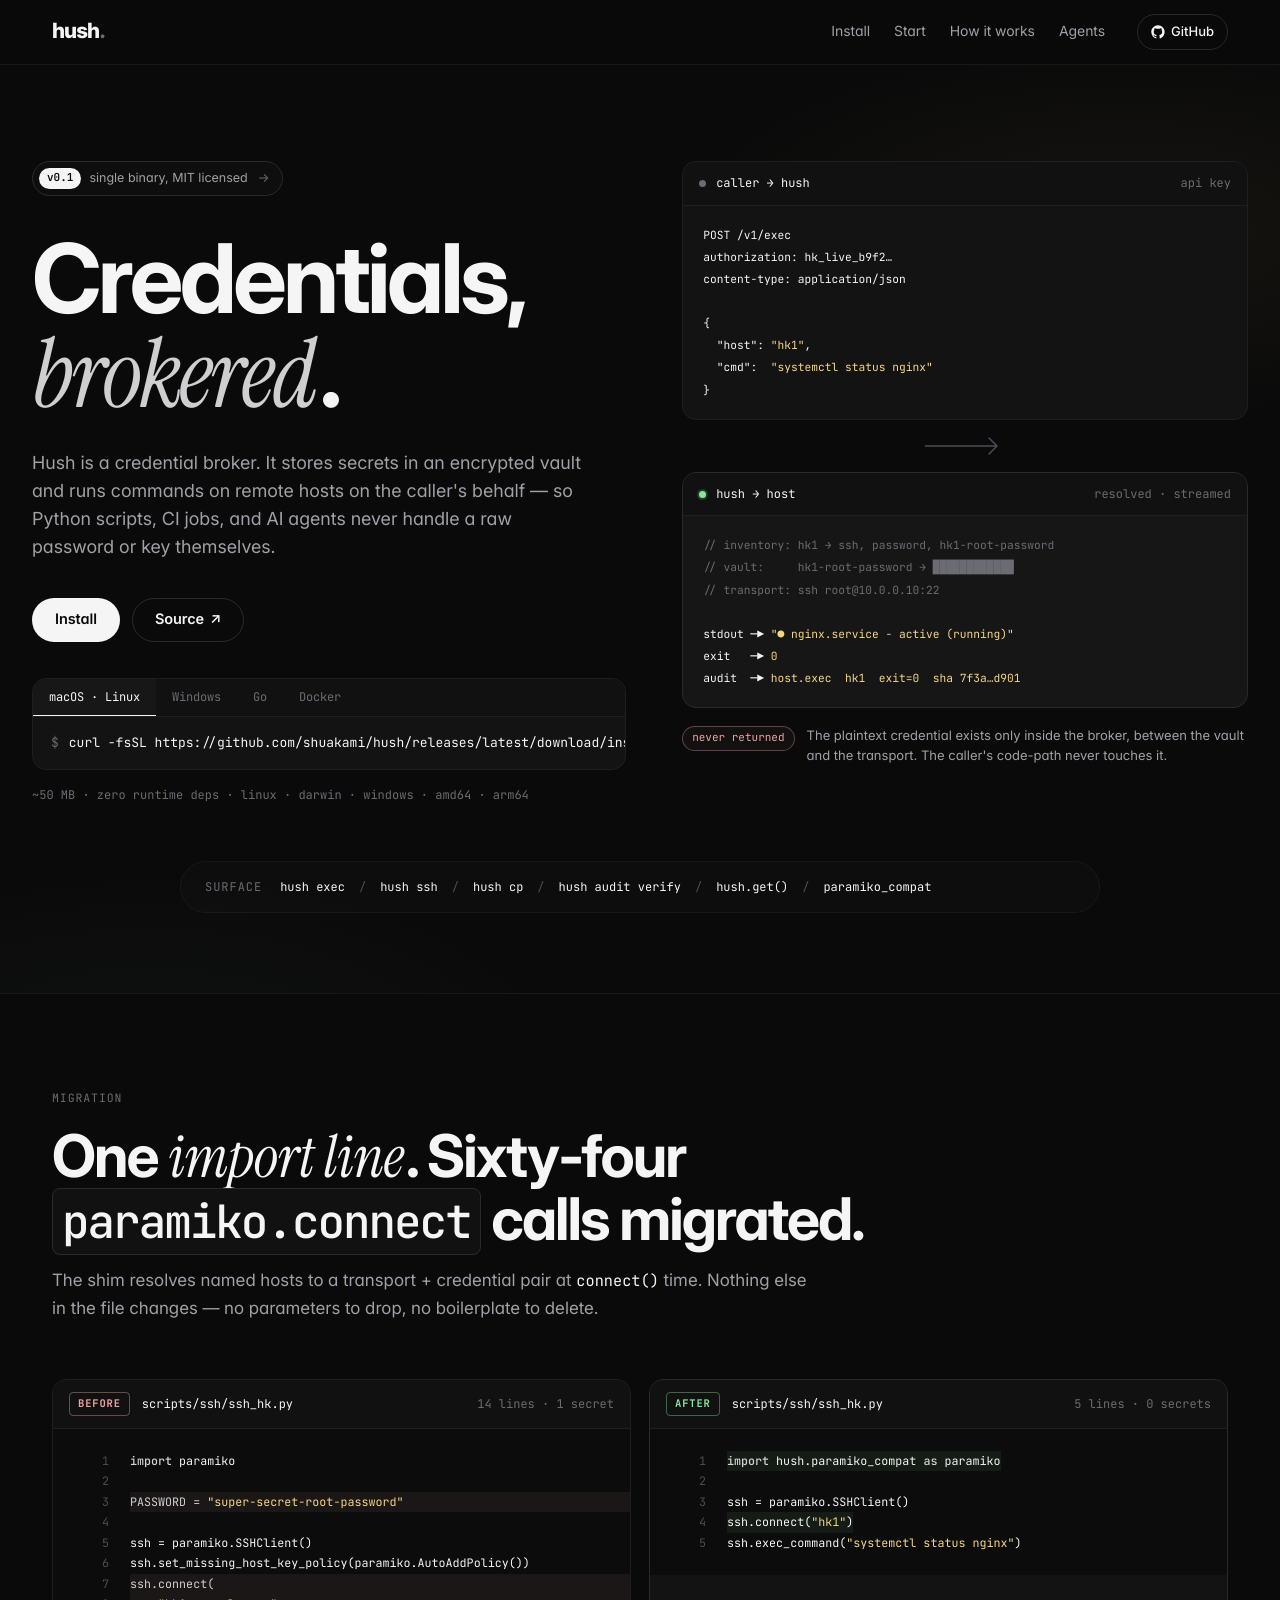
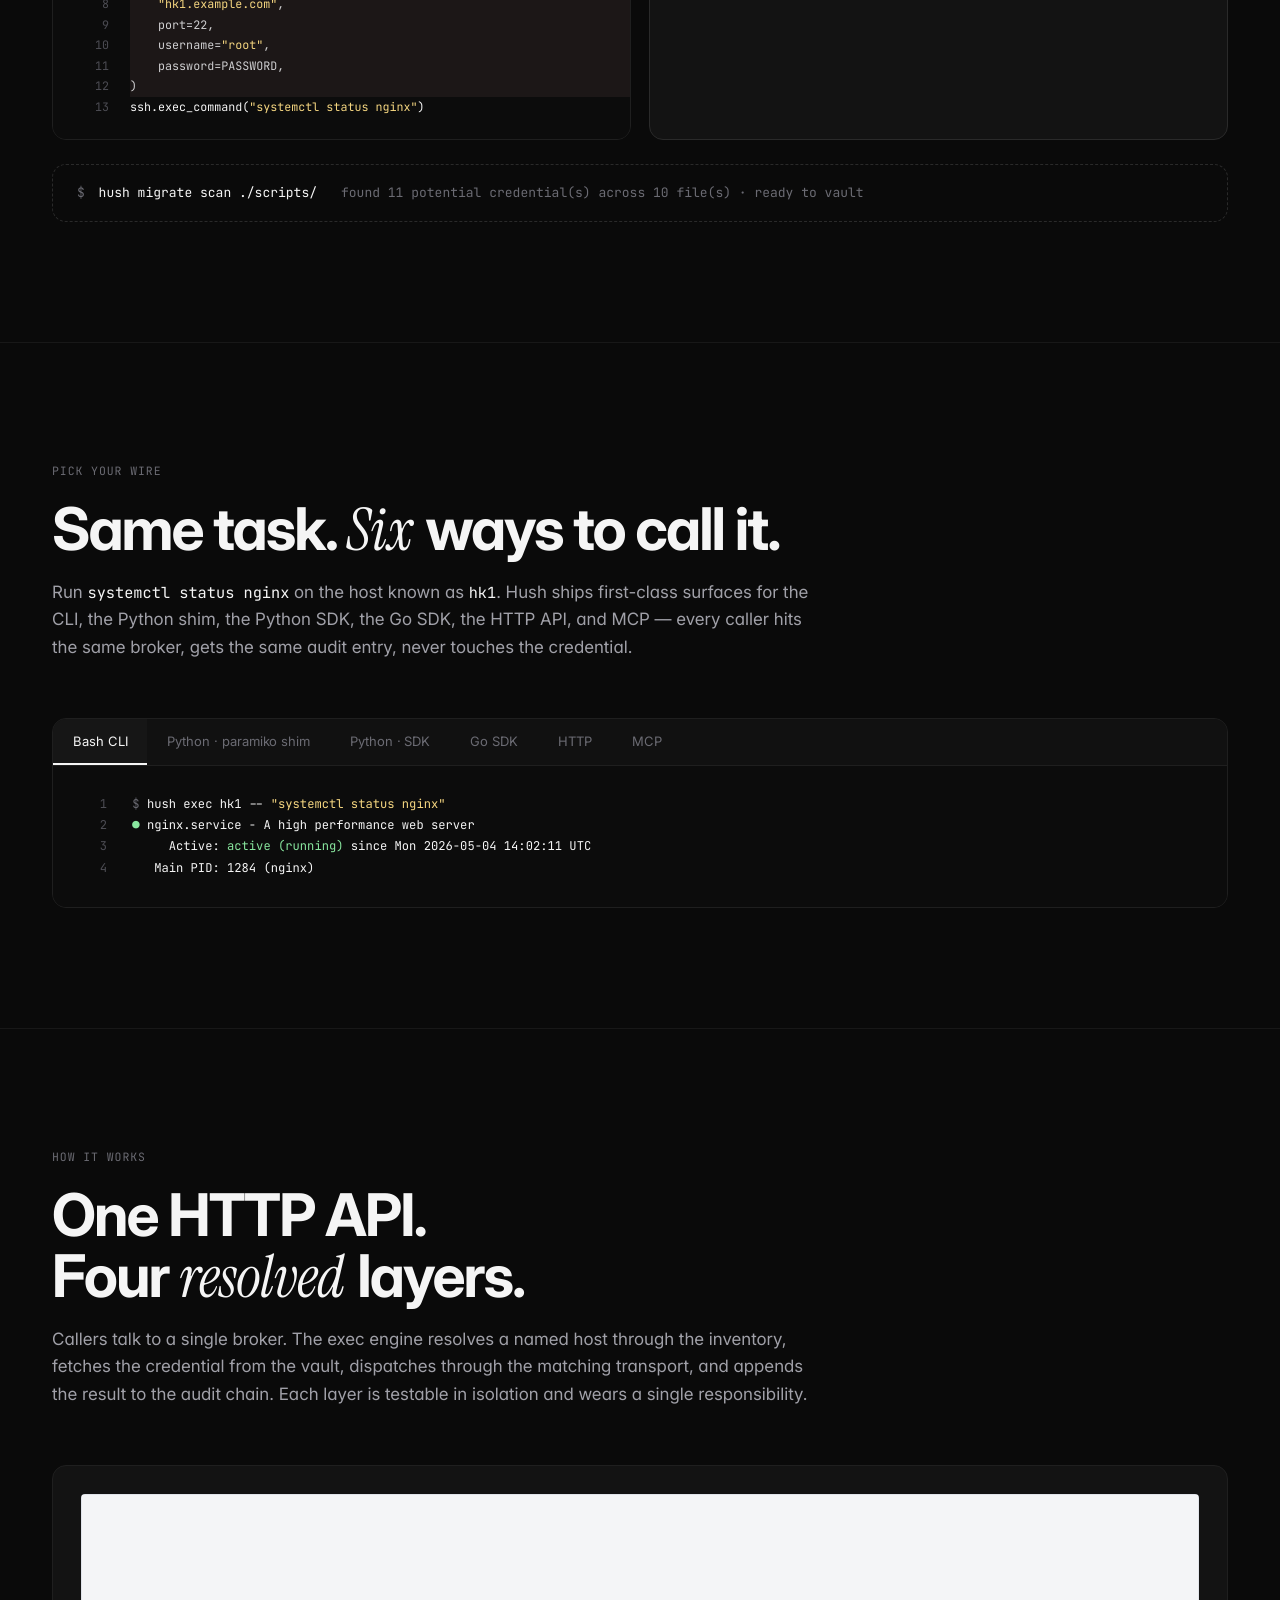
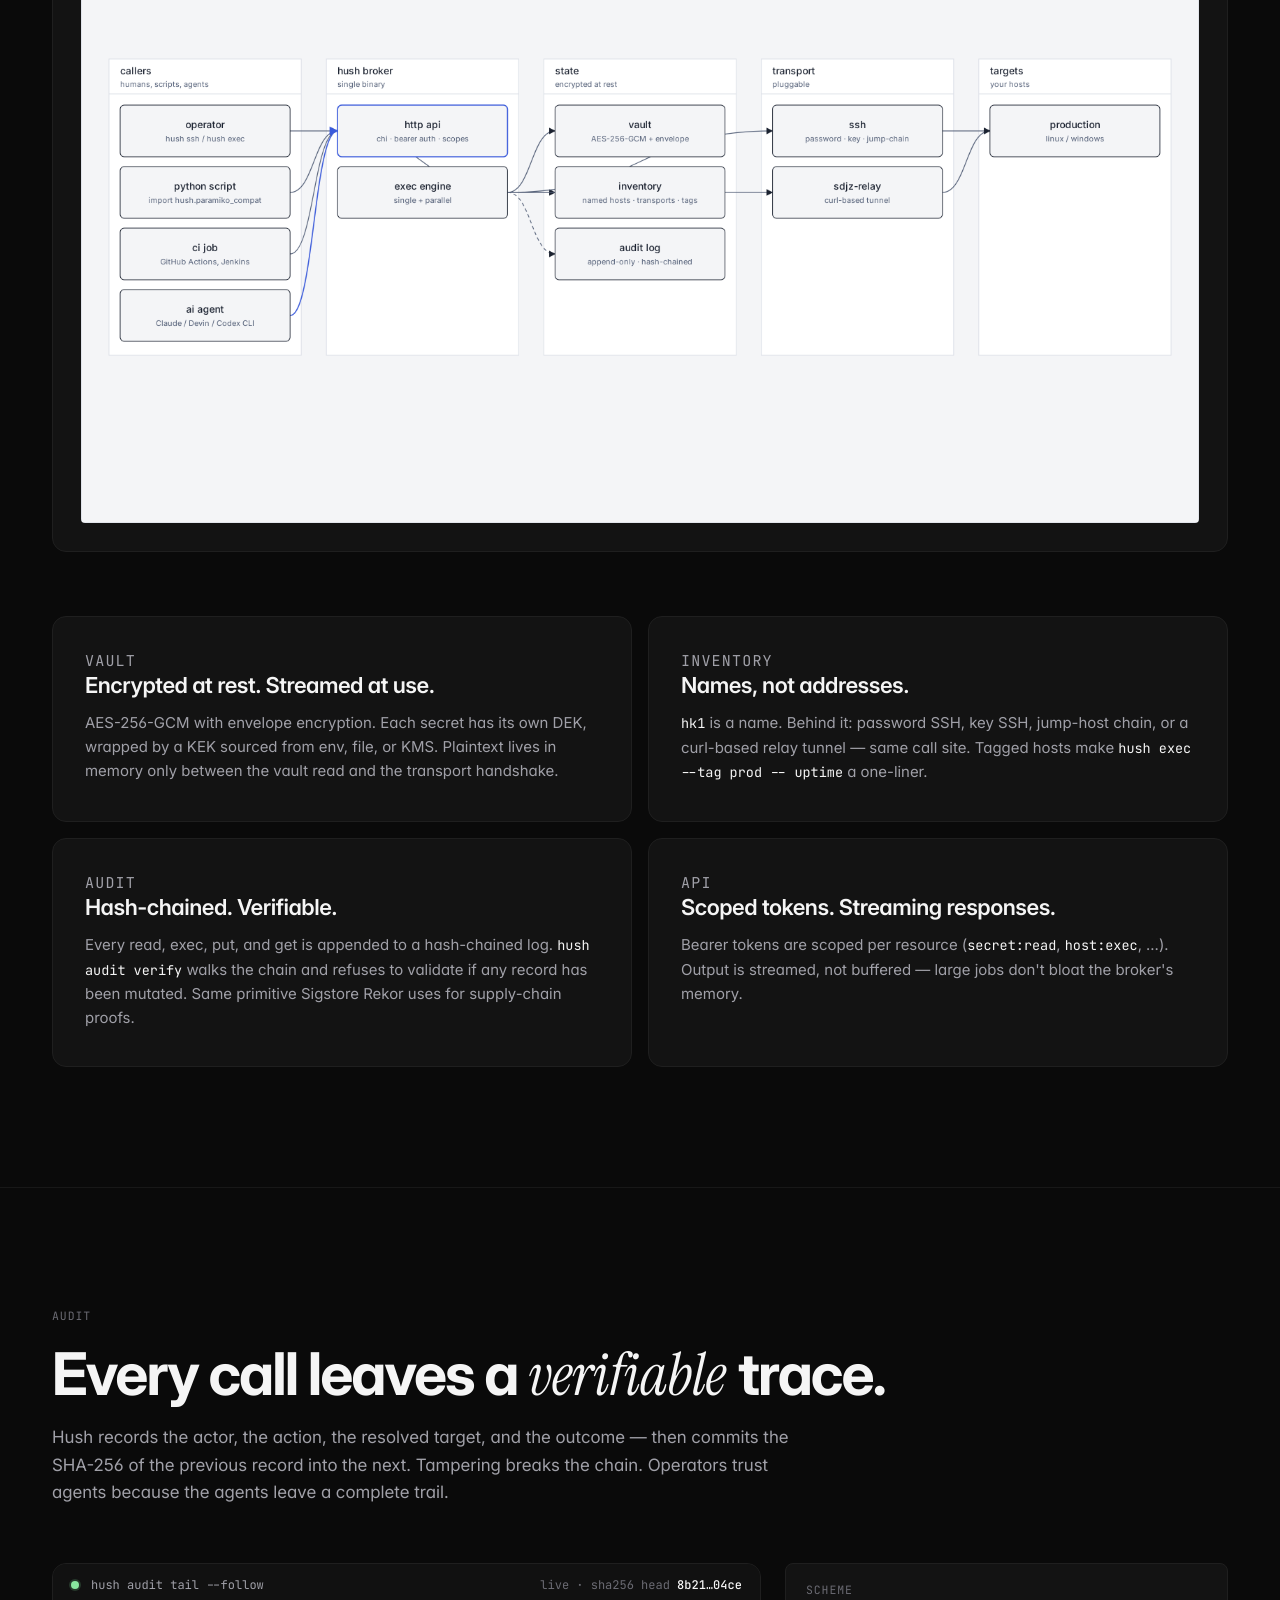
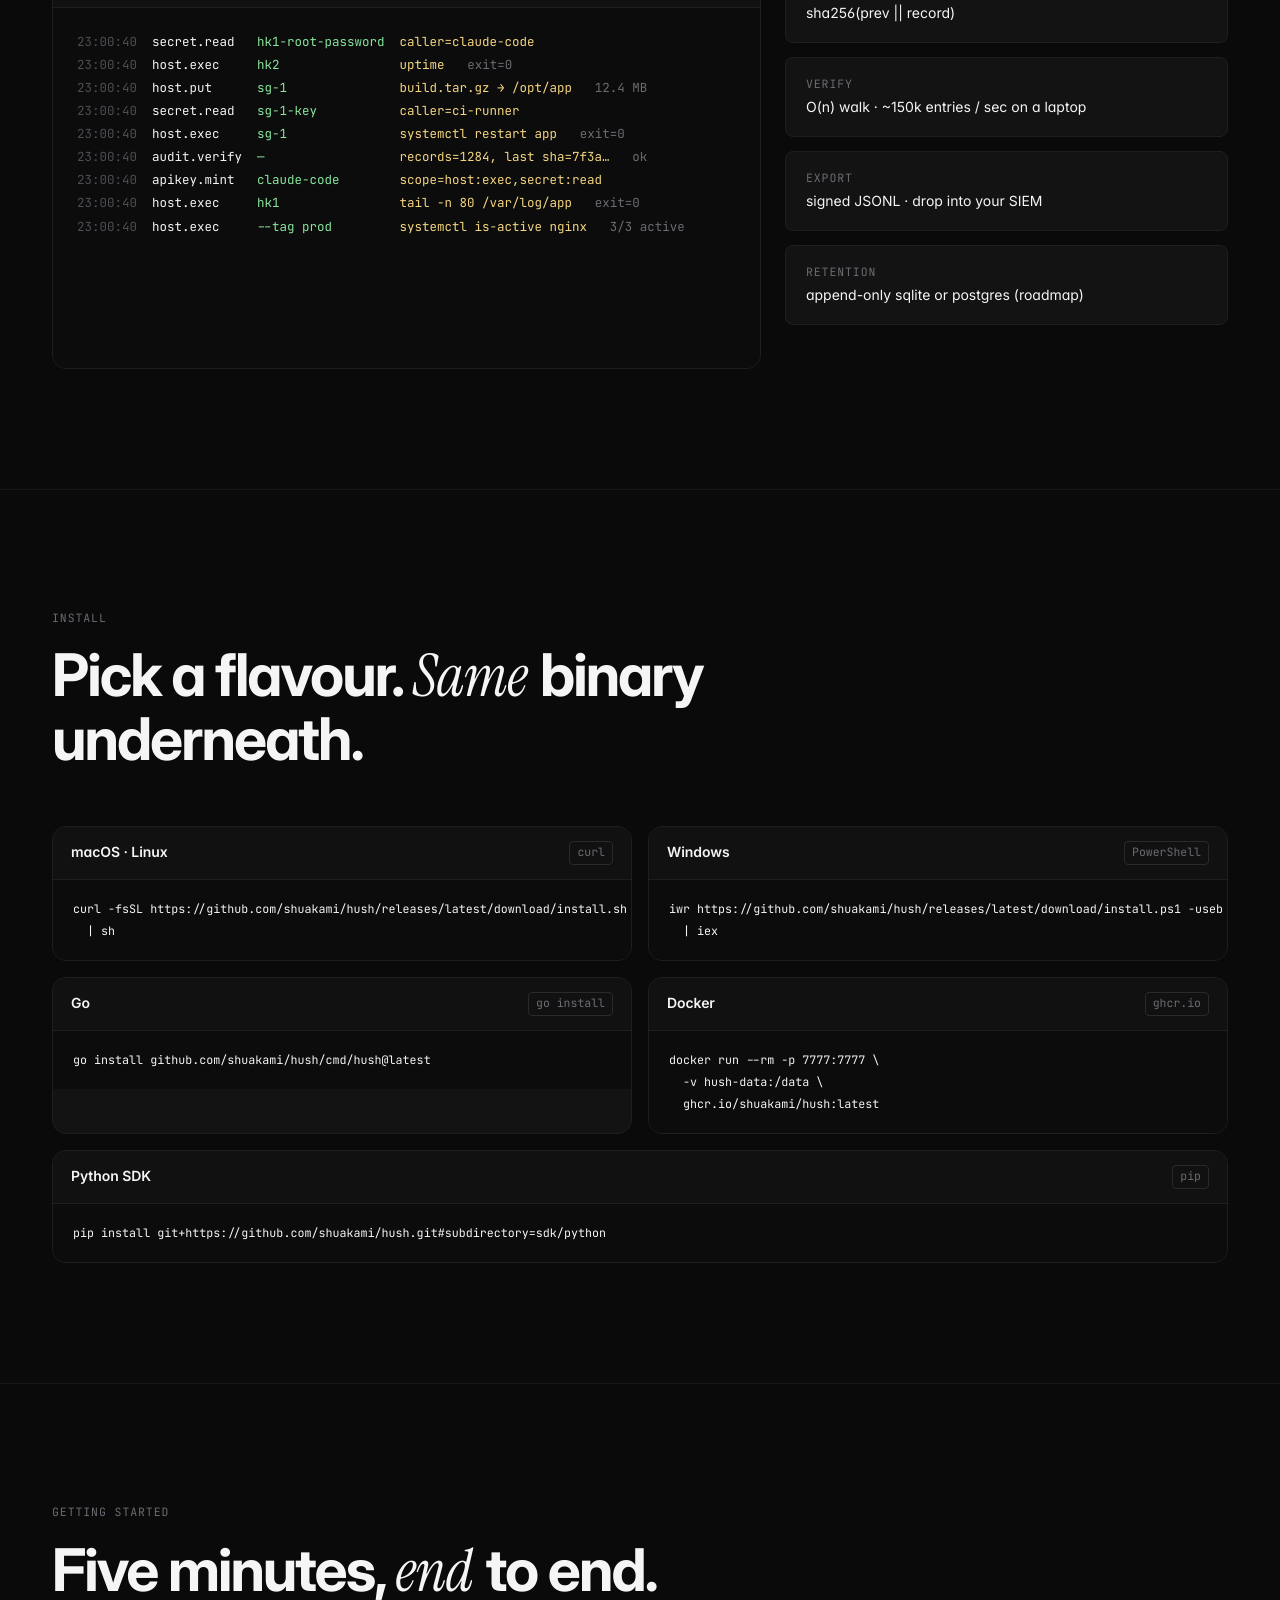
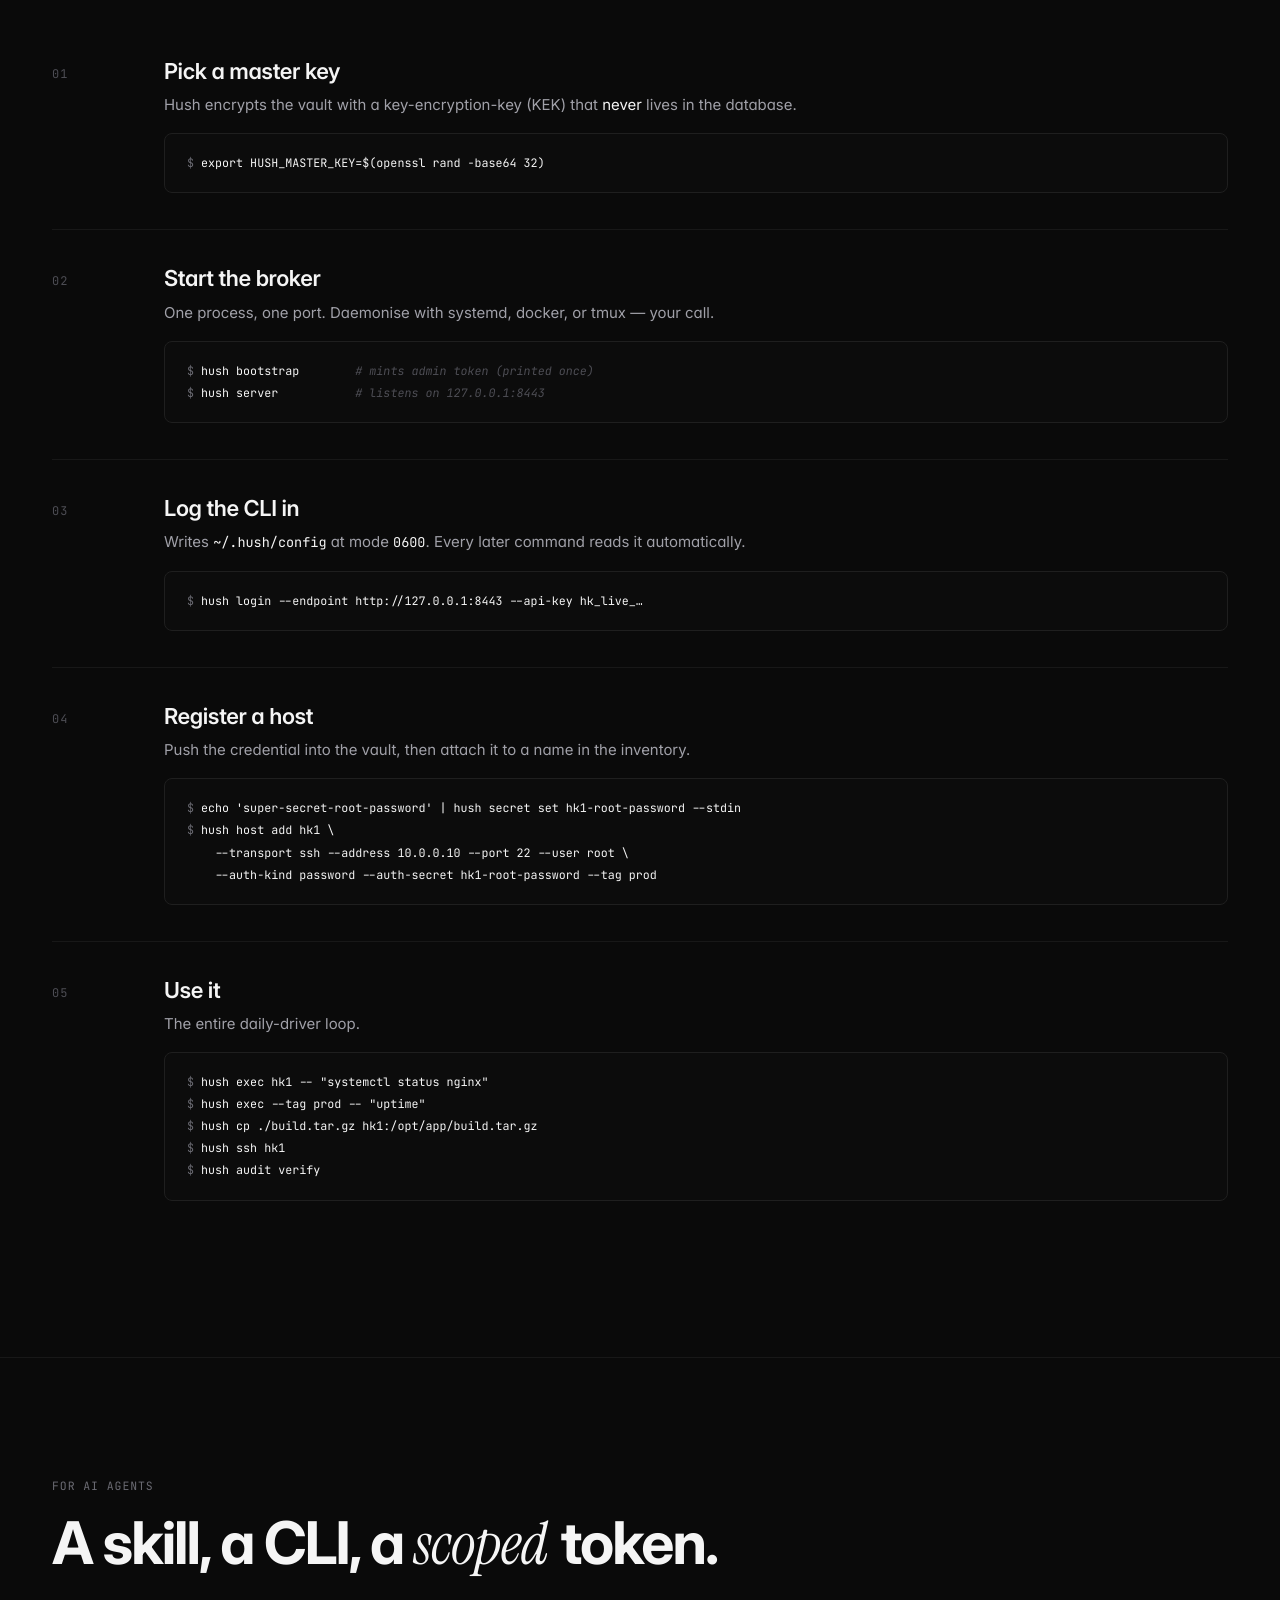
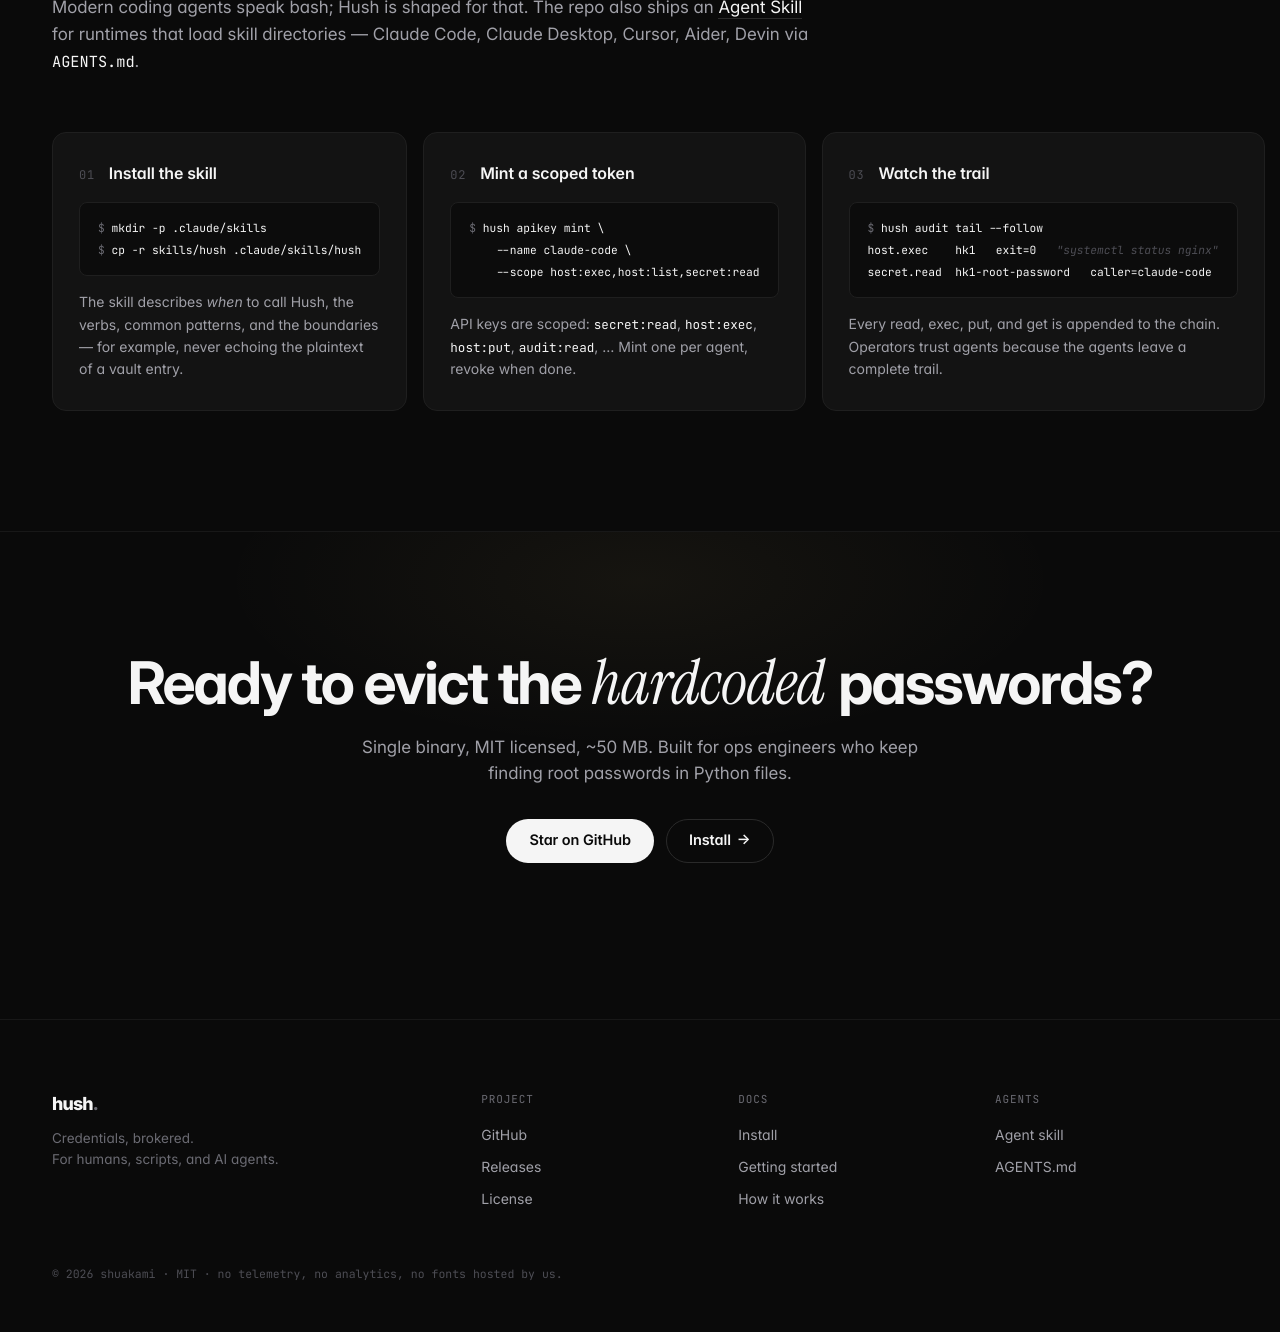
==== site/index.html @ 876e6345 "site: editorial landing page + GitHub Pages workflow A single static page in site/ — no JS framework" ====
<!doctype html>
<html lang="en">
<head>
  <meta charset="utf-8">
  <meta name="viewport" content="width=device-width, initial-scale=1, viewport-fit=cover">
  <title>hush — credentials, brokered</title>
  <meta name="description" content="A single Go binary that holds credentials in an encrypted vault and runs commands on remote hosts on the caller's behalf. Python scripts, CI jobs, and AI agents call hush; the raw password never reaches the caller.">

  <meta property="og:title" content="hush — credentials, brokered">
  <meta property="og:description" content="A single Go binary that holds credentials and runs commands on remote hosts on the caller's behalf. Python, CI, and AI agents call hush; the raw password never reaches the caller.">
  <meta property="og:image" content="./assets/og.png">
  <meta property="og:url" content="https://shuakami.github.io/hush/">
  <meta name="twitter:card" content="summary_large_image">

  <link rel="icon" href="./assets/favicon.svg" type="image/svg+xml">
  <link rel="preconnect" href="https://fonts.googleapis.com">
  <link rel="preconnect" href="https://fonts.gstatic.com" crossorigin>
  <link href="https://fonts.googleapis.com/css2?family=Inter:wght@400;500;600;700;800&family=Instrument+Serif:ital@0;1&family=JetBrains+Mono:wght@400;500;600&display=swap" rel="stylesheet">
  <link rel="stylesheet" href="./style.css">
</head>
<body>
  <header class="nav">
    <div class="nav-inner">
      <a class="brand" href="./" aria-label="hush home">
        <span class="brand-mark">hush<span class="brand-stop">.</span></span>
      </a>
      <nav class="nav-links" aria-label="Primary">
        <a href="#install">Install</a>
        <a href="#start">Start</a>
        <a href="#how">How it works</a>
        <a href="#agents">Agents</a>
      </nav>
      <a class="nav-gh" href="https://github.com/shuakami/hush" target="_blank" rel="noopener">
        <svg viewBox="0 0 24 24" width="14" height="14" aria-hidden="true"><path fill="currentColor" d="M12 .5C5.65.5.5 5.65.5 12c0 5.08 3.29 9.39 7.86 10.91.58.11.79-.25.79-.56v-2c-3.2.7-3.87-1.36-3.87-1.36-.52-1.32-1.27-1.67-1.27-1.67-1.04-.71.08-.7.08-.7 1.15.08 1.76 1.18 1.76 1.18 1.02 1.75 2.69 1.24 3.34.95.1-.74.4-1.25.72-1.54-2.55-.29-5.24-1.27-5.24-5.66 0-1.25.45-2.27 1.18-3.07-.12-.29-.51-1.45.11-3.02 0 0 .96-.31 3.15 1.17.91-.25 1.89-.38 2.86-.39.97.01 1.95.14 2.86.39 2.18-1.48 3.14-1.17 3.14-1.17.62 1.57.23 2.73.11 3.02.74.8 1.18 1.82 1.18 3.07 0 4.4-2.69 5.36-5.25 5.65.41.36.78 1.06.78 2.13v3.16c0 .31.21.67.8.56 4.56-1.52 7.85-5.83 7.85-10.91C23.5 5.65 18.35.5 12 .5z"/></svg>
        <span>GitHub</span>
      </a>
    </div>
  </header>

  <main>
    <!-- ─── HERO ──────────────────────────────────────────────────────── -->
    <section class="hero">
      <div class="hero-light" aria-hidden="true"></div>
      <div class="hero-inner">
        <div class="hero-copy">
          <a class="pill" href="https://github.com/shuakami/hush/releases/tag/v0.1.0" target="_blank" rel="noopener">
            <span class="pill-tag">v0.1</span>
            <span class="pill-text">single binary, MIT licensed</span>
            <span class="pill-arrow">→</span>
          </a>
          <h1 class="display">Credentials,<br><em class="serif-em">brokered</em>.</h1>
          <p class="lede">
            Hush is a credential broker. It stores secrets in an encrypted vault and runs commands on remote hosts on the caller's behalf — so Python scripts, CI jobs, and AI agents never handle a raw password or key themselves.
          </p>
          <div class="hero-cta">
            <a class="btn btn-primary" href="#install">Install</a>
            <a class="btn btn-ghost" href="https://github.com/shuakami/hush" target="_blank" rel="noopener">
              Source <span class="arrow">↗</span>
            </a>
          </div>

          <div class="hero-install">
            <div class="hero-install-tabs" role="tablist">
              <button class="ht-tab is-active" role="tab" aria-selected="true" data-tab="unix">macOS · Linux</button>
              <button class="ht-tab" role="tab" aria-selected="false" data-tab="win">Windows</button>
              <button class="ht-tab" role="tab" aria-selected="false" data-tab="go">Go</button>
              <button class="ht-tab" role="tab" aria-selected="false" data-tab="docker">Docker</button>
            </div>
            <div class="hero-install-body" data-tab-pane="unix">
              <span class="ht-prompt">$</span>
              <span class="ht-cmd">curl -fsSL https://github.com/shuakami/hush/releases/latest/download/install.sh | sh</span>
              <button class="ht-copy" aria-label="Copy install command" data-copy>copy</button>
            </div>
            <div class="hero-install-body" data-tab-pane="win" hidden>
              <span class="ht-prompt">PS&gt;</span>
              <span class="ht-cmd">iwr https://github.com/shuakami/hush/releases/latest/download/install.ps1 -useb | iex</span>
              <button class="ht-copy" aria-label="Copy install command" data-copy>copy</button>
            </div>
            <div class="hero-install-body" data-tab-pane="go" hidden>
              <span class="ht-prompt">$</span>
              <span class="ht-cmd">go install github.com/shuakami/hush/cmd/hush@latest</span>
              <button class="ht-copy" aria-label="Copy install command" data-copy>copy</button>
            </div>
            <div class="hero-install-body" data-tab-pane="docker" hidden>
              <span class="ht-prompt">$</span>
              <span class="ht-cmd">docker run --rm -p 7777:7777 -v hush-data:/data ghcr.io/shuakami/hush:latest</span>
              <button class="ht-copy" aria-label="Copy install command" data-copy>copy</button>
            </div>
          </div>

          <p class="hero-note">~50&nbsp;MB · zero runtime deps · linux · darwin · windows · amd64 · arm64</p>
        </div>

        <!-- right pane: split-view of what each side sees -->
        <aside class="hero-vis" aria-label="Wire format diagram">
          <div class="vis-card">
            <header class="vis-head">
              <span class="vis-dot vis-dot-a"></span>
              <span class="vis-title">caller → hush</span>
              <span class="vis-meta">api key</span>
            </header>
            <pre class="vis-body"><code>POST /v1/exec
authorization: hk_live_b9f2…
content-type: application/json

{
  <span class="vk">"host"</span>: <span class="vs">"hk1"</span>,
  <span class="vk">"cmd"</span>:  <span class="vs">"systemctl status nginx"</span>
}</code></pre>
          </div>

          <div class="vis-arrow" aria-hidden="true">
            <svg viewBox="0 0 80 24" width="80" height="24"><path d="M0 12 H72 M64 4 L72 12 L64 20" fill="none" stroke="currentColor" stroke-width="1.5" stroke-linecap="round" stroke-linejoin="round"/></svg>
          </div>

          <div class="vis-card vis-card-emph">
            <header class="vis-head">
              <span class="vis-dot vis-dot-b"></span>
              <span class="vis-title">hush → host</span>
              <span class="vis-meta">resolved · streamed</span>
            </header>
            <pre class="vis-body"><code><span class="vc">// inventory: hk1 → ssh, password, hk1-root-password</span>
<span class="vc">// vault:     hk1-root-password → ████████████</span>
<span class="vc">// transport: ssh root@10.0.0.10:22</span>

stdout ─▶ <span class="vs">"● nginx.service - active (running)"</span>
exit   ─▶ <span class="vs">0</span>
audit  ─▶ <span class="vs">host.exec  hk1  exit=0  sha 7f3a…d901</span></code></pre>
          </div>

          <p class="vis-note">
            <span class="vis-pill">never returned</span>
            The plaintext credential exists only inside the broker, between the vault and the transport. The caller's code-path never touches it.
          </p>
        </aside>
      </div>

      <!-- trust strip -->
      <div class="trust">
        <span class="trust-label">surface</span>
        <span class="trust-cmd">hush exec</span>
        <span class="trust-sep">/</span>
        <span class="trust-cmd">hush ssh</span>
        <span class="trust-sep">/</span>
        <span class="trust-cmd">hush cp</span>
        <span class="trust-sep">/</span>
        <span class="trust-cmd">hush audit verify</span>
        <span class="trust-sep">/</span>
        <span class="trust-cmd">hush.get()</span>
        <span class="trust-sep">/</span>
        <span class="trust-cmd">paramiko_compat</span>
      </div>
    </section>

    <!-- ─── BEFORE / AFTER ─────────────────────────────────────────────── -->
    <section class="band band-diff">
      <div class="container">
        <header class="band-head">
          <p class="kicker">migration</p>
          <h2 class="title">One <em class="serif-em">import line</em>. Sixty&#8209;four <code>paramiko.connect</code> calls migrated.</h2>
          <p class="sub">The shim resolves named hosts to a transport + credential pair at <code>connect()</code> time. Nothing else in the file changes — no parameters to drop, no boilerplate to delete.</p>
        </header>

        <div class="diff-deck">
          <article class="diff-card">
            <header class="diff-head">
              <span class="diff-tag tag-before">before</span>
              <span class="diff-file">scripts/ssh/ssh_hk.py</span>
              <span class="diff-meta">14 lines · 1 secret</span>
            </header>
<pre class="diff-body diff-before"><code><span class="ln"> 1</span> <span class="kw">import</span> paramiko
<span class="ln"> 2</span>
<span class="ln"> 3</span> <span class="rm">PASSWORD = <span class="str">"super-secret-root-password"</span></span>
<span class="ln"> 4</span>
<span class="ln"> 5</span> ssh = paramiko.SSHClient()
<span class="ln"> 6</span> ssh.set_missing_host_key_policy(paramiko.AutoAddPolicy())
<span class="ln"> 7</span> <span class="rm">ssh.connect(</span>
<span class="ln"> 8</span> <span class="rm">    <span class="str">"hk1.example.com"</span>,</span>
<span class="ln"> 9</span> <span class="rm">    port=22,</span>
<span class="ln">10</span> <span class="rm">    username=<span class="str">"root"</span>,</span>
<span class="ln">11</span> <span class="rm">    password=PASSWORD,</span>
<span class="ln">12</span> <span class="rm">)</span>
<span class="ln">13</span> ssh.exec_command(<span class="str">"systemctl status nginx"</span>)</code></pre>
          </article>

          <article class="diff-card diff-card-after">
            <header class="diff-head">
              <span class="diff-tag tag-after">after</span>
              <span class="diff-file">scripts/ssh/ssh_hk.py</span>
              <span class="diff-meta">5 lines · 0 secrets</span>
            </header>
<pre class="diff-body diff-after"><code><span class="ln">1</span> <span class="add"><span class="kw">import</span> hush.paramiko_compat <span class="kw">as</span> paramiko</span>
<span class="ln">2</span>
<span class="ln">3</span> ssh = paramiko.SSHClient()
<span class="ln">4</span> <span class="add">ssh.connect(<span class="str">"hk1"</span>)</span>
<span class="ln">5</span> ssh.exec_command(<span class="str">"systemctl status nginx"</span>)</code></pre>
          </article>
        </div>

        <div class="migrate-cta">
          <span class="migrate-cmd"><span class="ml-prompt">$</span> hush migrate scan ./scripts/</span>
          <span class="migrate-out">found 11 potential credential(s) across 10 file(s) · ready to vault</span>
        </div>
      </div>
    </section>

    <!-- ─── LANGUAGE TABS ──────────────────────────────────────────────── -->
    <section class="band band-tabs">
      <div class="container">
        <header class="band-head">
          <p class="kicker">pick your wire</p>
          <h2 class="title">Same task. <em class="serif-em">Six</em> ways to call it.</h2>
          <p class="sub">Run <code>systemctl status nginx</code> on the host known as <code>hk1</code>. Hush ships first-class surfaces for the CLI, the Python shim, the Python SDK, the Go SDK, the HTTP API, and MCP — every caller hits the same broker, gets the same audit entry, never touches the credential.</p>
        </header>

        <div class="lang">
          <div class="lang-tabs" role="tablist">
            <button class="lang-tab is-active" role="tab" aria-selected="true" data-lang="bash">Bash CLI</button>
            <button class="lang-tab" role="tab" aria-selected="false" data-lang="paramiko">Python · paramiko shim</button>
            <button class="lang-tab" role="tab" aria-selected="false" data-lang="pysdk">Python · SDK</button>
            <button class="lang-tab" role="tab" aria-selected="false" data-lang="go">Go SDK</button>
            <button class="lang-tab" role="tab" aria-selected="false" data-lang="http">HTTP</button>
            <button class="lang-tab" role="tab" aria-selected="false" data-lang="mcp">MCP</button>
          </div>

          <div class="lang-pane is-active" data-lang-pane="bash">
<pre class="code"><code><span class="ln">1</span> <span class="cm">$</span> hush exec hk1 -- <span class="s">"systemctl status nginx"</span>
<span class="ln">2</span> <span class="o">●</span> nginx.service - A high performance web server
<span class="ln">3</span>      Active: <span class="ok">active (running)</span> since Mon 2026-05-04 14:02:11 UTC
<span class="ln">4</span>    Main PID: 1284 (nginx)</code></pre>
          </div>

          <div class="lang-pane" data-lang-pane="paramiko" hidden>
<pre class="code"><code><span class="ln">1</span> <span class="kw">import</span> hush.paramiko_compat <span class="kw">as</span> paramiko
<span class="ln">2</span>
<span class="ln">3</span> ssh = paramiko.SSHClient()
<span class="ln">4</span> ssh.connect(<span class="s">"hk1"</span>)
<span class="ln">5</span> _, stdout, _ = ssh.exec_command(<span class="s">"systemctl status nginx"</span>)
<span class="ln">6</span> <span class="bi">print</span>(stdout.read().decode())</code></pre>
          </div>

          <div class="lang-pane" data-lang-pane="pysdk" hidden>
<pre class="code"><code><span class="ln">1</span> <span class="kw">from</span> hush <span class="kw">import</span> remote
<span class="ln">2</span>
<span class="ln">3</span> result = remote.exec(<span class="s">"hk1"</span>, <span class="s">"systemctl status nginx"</span>)
<span class="ln">4</span> <span class="bi">print</span>(result.exit_code, result.stdout)</code></pre>
          </div>

          <div class="lang-pane" data-lang-pane="go" hidden>
<pre class="code"><code><span class="ln">1</span> <span class="kw">package</span> main
<span class="ln">2</span>
<span class="ln">3</span> <span class="kw">import</span> <span class="s">"github.com/shuakami/hush/sdk/go/hush"</span>
<span class="ln">4</span>
<span class="ln">5</span> <span class="kw">func</span> main() {
<span class="ln">6</span>     c := hush.New()
<span class="ln">7</span>     r, _ := c.Exec(<span class="s">"hk1"</span>, <span class="s">"systemctl status nginx"</span>)
<span class="ln">8</span>     fmt.Println(r.ExitCode, r.Stdout)
<span class="ln">9</span> }</code></pre>
          </div>

          <div class="lang-pane" data-lang-pane="http" hidden>
<pre class="code"><code><span class="ln">1</span> <span class="cm">$</span> curl -X POST http://127.0.0.1:8443/v1/exec \
<span class="ln">2</span>     -H <span class="s">"authorization: hk_live_b9f2…"</span> \
<span class="ln">3</span>     -d <span class="s">'{"host":"hk1","cmd":"systemctl status nginx"}'</span>
<span class="ln">4</span> { <span class="k">"exit_code"</span>: <span class="n">0</span>, <span class="k">"stdout"</span>: <span class="s">"● nginx.service - active (running) ..."</span> }</code></pre>
          </div>

          <div class="lang-pane" data-lang-pane="mcp" hidden>
<pre class="code"><code><span class="ln">1</span> <span class="cm">// .claude/mcp.json</span>
<span class="ln">2</span> {
<span class="ln">3</span>   <span class="k">"servers"</span>: {
<span class="ln">4</span>     <span class="k">"hush"</span>: { <span class="k">"command"</span>: <span class="s">"hush"</span>, <span class="k">"args"</span>: [<span class="s">"mcp"</span>] }
<span class="ln">5</span>   }
<span class="ln">6</span> }
<span class="ln">7</span>
<span class="ln">8</span> <span class="cm">// the agent calls:</span>
<span class="ln">9</span> host_exec({ host: <span class="s">"hk1"</span>, cmd: <span class="s">"systemctl status nginx"</span> })</code></pre>
          </div>
        </div>
      </div>
    </section>

    <!-- ─── HOW IT WORKS ───────────────────────────────────────────────── -->
    <section class="band band-how" id="how">
      <div class="container">
        <header class="band-head">
          <p class="kicker">how it works</p>
          <h2 class="title">One HTTP API.<br>Four <em class="serif-em">resolved</em> layers.</h2>
          <p class="sub">Callers talk to a single broker. The exec engine resolves a named host through the inventory, fetches the credential from the vault, dispatches through the matching transport, and appends the result to the audit chain. Each layer is testable in isolation and wears a single responsibility.</p>
        </header>

        <div class="how-figure">
          <img src="./assets/architecture.png" alt="hush architecture: callers talk to a single broker that resolves through vault · inventory · audit · api before dispatching to transports and targets" loading="lazy">
        </div>

        <div class="how-cards">
          <article class="how-card">
            <p class="how-eyebrow">vault</p>
            <h3>Encrypted at rest. Streamed at use.</h3>
            <p>AES-256-GCM with envelope encryption. Each secret has its own DEK, wrapped by a KEK sourced from env, file, or KMS. Plaintext lives in memory only between the vault read and the transport handshake.</p>
          </article>
          <article class="how-card">
            <p class="how-eyebrow">inventory</p>
            <h3>Names, not addresses.</h3>
            <p><code>hk1</code> is a name. Behind it: password SSH, key SSH, jump-host chain, or a curl-based relay tunnel — same call site. Tagged hosts make <code>hush exec --tag prod -- uptime</code> a one-liner.</p>
          </article>
          <article class="how-card">
            <p class="how-eyebrow">audit</p>
            <h3>Hash-chained. Verifiable.</h3>
            <p>Every read, exec, put, and get is appended to a hash-chained log. <code>hush audit verify</code> walks the chain and refuses to validate if any record has been mutated. Same primitive Sigstore Rekor uses for supply-chain proofs.</p>
          </article>
          <article class="how-card">
            <p class="how-eyebrow">api</p>
            <h3>Scoped tokens. Streaming responses.</h3>
            <p>Bearer tokens are scoped per resource (<code>secret:read</code>, <code>host:exec</code>, …). Output is streamed, not buffered — large jobs don't bloat the broker's memory.</p>
          </article>
        </div>
      </div>
    </section>

    <!-- ─── AUDIT FEED ─────────────────────────────────────────────────── -->
    <section class="band band-audit">
      <div class="container">
        <header class="band-head">
          <p class="kicker">audit</p>
          <h2 class="title">Every call leaves a <em class="serif-em">verifiable</em> trace.</h2>
          <p class="sub">Hush records the actor, the action, the resolved target, and the outcome — then commits the SHA-256 of the previous record into the next. Tampering breaks the chain. Operators trust agents because the agents leave a complete trail.</p>
        </header>

        <div class="audit">
          <div class="audit-frame">
            <div class="audit-bar">
              <span class="audit-bar-dot"></span>
              <span>hush audit tail --follow</span>
              <span class="audit-meta">live · sha256 head <strong>7f3a…d901</strong></span>
            </div>
            <pre class="audit-body" id="audit-feed"></pre>
          </div>
          <ul class="audit-meta-grid">
            <li><span class="amg-key">scheme</span><span class="amg-val">sha256(prev || record)</span></li>
            <li><span class="amg-key">verify</span><span class="amg-val">O(n) walk · ~150k entries / sec on a laptop</span></li>
            <li><span class="amg-key">export</span><span class="amg-val">signed JSONL · drop into your SIEM</span></li>
            <li><span class="amg-key">retention</span><span class="amg-val">append-only sqlite or postgres (roadmap)</span></li>
          </ul>
        </div>
      </div>
    </section>

    <!-- ─── INSTALL ─────────────────────────────────────────────────────── -->
    <section class="band band-install" id="install">
      <div class="container">
        <header class="band-head">
          <p class="kicker">install</p>
          <h2 class="title">Pick a flavour. <em class="serif-em">Same</em> binary underneath.</h2>
        </header>

        <div class="install-grid">
          <article class="ig-card">
            <header class="ig-head">
              <span class="ig-platform">macOS · Linux</span>
              <span class="ig-pill">curl</span>
            </header>
<pre class="ig-body"><code>curl -fsSL https://github.com/shuakami/hush/releases/latest/download/install.sh \
  | sh</code></pre>
          </article>

          <article class="ig-card">
            <header class="ig-head">
              <span class="ig-platform">Windows</span>
              <span class="ig-pill">PowerShell</span>
            </header>
<pre class="ig-body"><code>iwr https://github.com/shuakami/hush/releases/latest/download/install.ps1 -useb \
  | iex</code></pre>
          </article>

          <article class="ig-card">
            <header class="ig-head">
              <span class="ig-platform">Go</span>
              <span class="ig-pill">go install</span>
            </header>
<pre class="ig-body"><code>go install github.com/shuakami/hush/cmd/hush@latest</code></pre>
          </article>

          <article class="ig-card">
            <header class="ig-head">
              <span class="ig-platform">Docker</span>
              <span class="ig-pill">ghcr.io</span>
            </header>
<pre class="ig-body"><code>docker run --rm -p 7777:7777 \
  -v hush-data:/data \
  ghcr.io/shuakami/hush:latest</code></pre>
          </article>

          <article class="ig-card ig-card-wide">
            <header class="ig-head">
              <span class="ig-platform">Python SDK</span>
              <span class="ig-pill">pip</span>
            </header>
<pre class="ig-body"><code>pip install git+https://github.com/shuakami/hush.git#subdirectory=sdk/python</code></pre>
          </article>
        </div>
      </div>
    </section>

    <!-- ─── GETTING STARTED ─────────────────────────────────────────────── -->
    <section class="band band-start" id="start">
      <div class="container">
        <header class="band-head">
          <p class="kicker">getting started</p>
          <h2 class="title">Five minutes, <em class="serif-em">end</em> to end.</h2>
        </header>

        <ol class="steps">
          <li class="step">
            <p class="step-num">01</p>
            <div class="step-body">
              <h3>Pick a master key</h3>
              <p>Hush encrypts the vault with a key-encryption-key (KEK) that <em>never</em> lives in the database.</p>
<pre class="code-block"><code><span class="cm">$</span> export HUSH_MASTER_KEY=$(openssl rand -base64 32)</code></pre>
            </div>
          </li>
          <li class="step">
            <p class="step-num">02</p>
            <div class="step-body">
              <h3>Start the broker</h3>
              <p>One process, one port. Daemonise with systemd, docker, or tmux — your call.</p>
<pre class="code-block"><code><span class="cm">$</span> hush bootstrap        <span class="cmt"># mints admin token (printed once)</span>
<span class="cm">$</span> hush server           <span class="cmt"># listens on 127.0.0.1:8443</span></code></pre>
            </div>
          </li>
          <li class="step">
            <p class="step-num">03</p>
            <div class="step-body">
              <h3>Log the CLI in</h3>
              <p>Writes <code>~/.hush/config</code> at mode <code>0600</code>. Every later command reads it automatically.</p>
<pre class="code-block"><code><span class="cm">$</span> hush login --endpoint http://127.0.0.1:8443 --api-key hk_live_…</code></pre>
            </div>
          </li>
          <li class="step">
            <p class="step-num">04</p>
            <div class="step-body">
              <h3>Register a host</h3>
              <p>Push the credential into the vault, then attach it to a name in the inventory.</p>
<pre class="code-block"><code><span class="cm">$</span> echo 'super-secret-root-password' | hush secret set hk1-root-password --stdin
<span class="cm">$</span> hush host add hk1 \
    --transport ssh --address 10.0.0.10 --port 22 --user root \
    --auth-kind password --auth-secret hk1-root-password --tag prod</code></pre>
            </div>
          </li>
          <li class="step">
            <p class="step-num">05</p>
            <div class="step-body">
              <h3>Use it</h3>
              <p>The entire daily-driver loop.</p>
<pre class="code-block"><code><span class="cm">$</span> hush exec hk1 -- "systemctl status nginx"
<span class="cm">$</span> hush exec --tag prod -- "uptime"
<span class="cm">$</span> hush cp ./build.tar.gz hk1:/opt/app/build.tar.gz
<span class="cm">$</span> hush ssh hk1
<span class="cm">$</span> hush audit verify</code></pre>
            </div>
          </li>
        </ol>
      </div>
    </section>

    <!-- ─── AGENTS ─────────────────────────────────────────────────────── -->
    <section class="band band-agents" id="agents">
      <div class="container">
        <header class="band-head">
          <p class="kicker">for AI agents</p>
          <h2 class="title">A skill, a CLI, a <em class="serif-em">scoped</em> token.</h2>
          <p class="sub">Modern coding agents speak bash; Hush is shaped for that. The repo also ships an <a class="link" href="https://github.com/shuakami/hush/blob/main/skills/hush/SKILL.md">Agent Skill</a> for runtimes that load skill directories — Claude Code, Claude Desktop, Cursor, Aider, Devin via <code>AGENTS.md</code>.</p>
        </header>

        <div class="agent-grid">
          <article class="agent-card">
            <header class="ac-head"><span class="ac-num">01</span><span class="ac-title">Install the skill</span></header>
<pre class="code-block"><code><span class="cm">$</span> mkdir -p .claude/skills
<span class="cm">$</span> cp -r skills/hush .claude/skills/hush</code></pre>
            <p>The skill describes <em>when</em> to call Hush, the verbs, common patterns, and the boundaries — for example, never echoing the plaintext of a vault entry.</p>
          </article>

          <article class="agent-card">
            <header class="ac-head"><span class="ac-num">02</span><span class="ac-title">Mint a scoped token</span></header>
<pre class="code-block"><code><span class="cm">$</span> hush apikey mint \
    --name claude-code \
    --scope host:exec,host:list,secret:read</code></pre>
            <p>API keys are scoped: <code>secret:read</code>, <code>host:exec</code>, <code>host:put</code>, <code>audit:read</code>, … Mint one per agent, revoke when done.</p>
          </article>

          <article class="agent-card">
            <header class="ac-head"><span class="ac-num">03</span><span class="ac-title">Watch the trail</span></header>
<pre class="code-block"><code><span class="cm">$</span> hush audit tail --follow
host.exec    hk1   exit=0   <span class="cmt">"systemctl status nginx"</span>
secret.read  hk1-root-password   caller=claude-code</code></pre>
            <p>Every read, exec, put, and get is appended to the chain. Operators trust agents because the agents leave a complete trail.</p>
          </article>
        </div>
      </div>
    </section>

    <!-- ─── CTA ─────────────────────────────────────────────────────────── -->
    <section class="cta">
      <div class="container cta-inner">
        <h2 class="cta-title">Ready to evict the <em class="serif-em">hardcoded</em> passwords?</h2>
        <p class="cta-sub">Single binary, MIT licensed, ~50&nbsp;MB. Built for ops engineers who keep finding root passwords in Python files.</p>
        <div class="hero-cta">
          <a class="btn btn-primary" href="https://github.com/shuakami/hush" target="_blank" rel="noopener">Star on GitHub</a>
          <a class="btn btn-ghost" href="#install">Install <span class="arrow">→</span></a>
        </div>
      </div>
    </section>
  </main>

  <footer class="footer">
    <div class="container">
      <div class="footer-grid">
        <div class="footer-brand">
          <span class="brand-mark sm">hush<span class="brand-stop">.</span></span>
          <p>Credentials, brokered.<br>For humans, scripts, and AI agents.</p>
        </div>
        <div class="footer-cols">
          <div class="footer-col">
            <p class="footer-head">project</p>
            <a href="https://github.com/shuakami/hush" target="_blank" rel="noopener">GitHub</a>
            <a href="https://github.com/shuakami/hush/releases">Releases</a>
            <a href="https://github.com/shuakami/hush/blob/main/LICENSE">License</a>
          </div>
          <div class="footer-col">
            <p class="footer-head">docs</p>
            <a href="#install">Install</a>
            <a href="#start">Getting started</a>
            <a href="#how">How it works</a>
          </div>
          <div class="footer-col">
            <p class="footer-head">agents</p>
            <a href="https://github.com/shuakami/hush/blob/main/skills/hush/SKILL.md">Agent skill</a>
            <a href="https://github.com/shuakami/hush/blob/main/AGENTS.md">AGENTS.md</a>
          </div>
        </div>
      </div>
      <p class="footer-fine">© <span id="year">2026</span> shuakami · MIT · no telemetry, no analytics, no fonts hosted by us.</p>
    </div>
  </footer>

  <script src="./script.js" defer></script>
</body>
</html>
---- site/style.css ----
/* hush — landing page styles
 *
 * Design language:
 *   - Pure dark surface, no gradients in the page furniture.
 *   - Editorial italic serif accent (Instrument Serif) on emphasis words.
 *   - JetBrains Mono for technical / wire data so it always reads as evidence.
 *   - Asymmetric hero (copy ⇄ wire-format split panel).
 *   - Section structure: each band carries a single visual anchor (diff, lang
 *     tabs, architecture render, audit feed) — never a generic 6-card grid.
 *
 * Reference points: resend.com (serif headline + dark + radial light),
 * sst.dev (typographic restraint), bun.sh (concrete-evidence right pane),
 * modal.com (single accent visual). No element copied verbatim.
 */

:root {
  --bg:        #0a0a0a;
  --bg-elev:   #111111;
  --bg-card:   #131313;
  --bg-soft:   #161616;
  --bg-code:   #0c0c0c;
  --line:      #1f1f1f;
  --line-soft: #181818;
  --line-emph: #2a2a2a;
  --fg:        #f5f5f5;
  --fg-mid:    #cfcfd1;
  --fg-mute:   #a0a0a8;
  --fg-soft:   #6b6b73;
  --fg-faint:  #4d4d54;
  --amber:     #f5d680;
  --green:     #88e69e;
  --red:       #f1a3a3;

  --r:    8px;
  --r-lg: 14px;

  --container: 1240px;

  --f-sans: 'Inter', -apple-system, BlinkMacSystemFont, system-ui, 'Segoe UI', sans-serif;
  --f-serif: 'Instrument Serif', 'Times New Roman', serif;
  --f-mono: 'JetBrains Mono', ui-monospace, SFMono-Regular, Menlo, Consolas, monospace;
}

* { box-sizing: border-box; }

html { scroll-behavior: smooth; }

html, body {
  margin: 0;
  padding: 0;
  background: var(--bg);
  color: var(--fg);
  font-family: var(--f-sans);
  font-size: 16px;
  line-height: 1.55;
  -webkit-font-smoothing: antialiased;
  -moz-osx-font-smoothing: grayscale;
  text-rendering: geometricPrecision;
  font-feature-settings: "ss01", "cv11";
}

a { color: inherit; text-decoration: none; }
a.link { color: var(--fg); border-bottom: 1px solid var(--line-emph); }
a.link:hover { border-bottom-color: var(--fg); }

code, pre { font-family: var(--f-mono); font-size: 0.9em; }

.serif-em {
  font-family: var(--f-serif);
  font-style: italic;
  font-weight: 400;
  color: var(--fg);
  letter-spacing: -0.01em;
  font-size: 1.06em;
}

em.serif-em { padding-right: 0.04em; }

.container {
  width: 100%;
  max-width: var(--container);
  margin: 0 auto;
  padding: 0 32px;
}

/* ─── Top nav ──────────────────────────────────────────────────── */

.nav {
  position: sticky;
  top: 0;
  z-index: 50;
  padding: 14px 0;
  background: rgba(10, 10, 10, 0.74);
  backdrop-filter: saturate(160%) blur(18px);
  -webkit-backdrop-filter: saturate(160%) blur(18px);
  border-bottom: 1px solid var(--line-soft);
}
.nav-inner {
  max-width: var(--container);
  margin: 0 auto;
  padding: 0 32px;
  display: flex;
  align-items: center;
  gap: 32px;
}

.brand-mark {
  font-weight: 800;
  font-size: 21px;
  letter-spacing: -0.045em;
  color: var(--fg);
  font-family: var(--f-sans);
  line-height: 1;
}
.brand-stop { color: var(--fg-soft); }
.brand-mark.sm { font-size: 18px; }

.nav-links {
  display: flex;
  align-items: center;
  gap: 24px;
  margin-left: auto;
}
.nav-links a {
  font-size: 14px;
  color: var(--fg-mute);
  letter-spacing: -0.005em;
}
.nav-links a:hover { color: var(--fg); }
.nav-gh {
  display: inline-flex;
  align-items: center;
  gap: 6px;
  padding: 7px 13px;
  border: 1px solid var(--line-emph);
  border-radius: 100px;
  font-size: 13px;
  font-weight: 500;
  color: var(--fg);
}
.nav-gh:hover { background: var(--bg-elev); border-color: #383838; }

@media (max-width: 760px) {
  .nav-links { display: none; }
}

/* ─── Hero ─────────────────────────────────────────────────────── */

.hero {
  position: relative;
  padding: 96px 32px 80px;
  border-bottom: 1px solid var(--line-soft);
  overflow: hidden;
}
.hero-light {
  position: absolute;
  inset: 0;
  background:
    radial-gradient(ellipse 760px 320px at 88% 18%, rgba(245, 214, 128, 0.05), transparent 60%),
    radial-gradient(ellipse 720px 360px at 12% 110%, rgba(136, 230, 158, 0.045), transparent 60%);
  pointer-events: none;
  z-index: 0;
}

.hero-inner {
  position: relative;
  z-index: 1;
  max-width: var(--container);
  margin: 0 auto;
  display: grid;
  grid-template-columns: minmax(0, 1.05fr) minmax(0, 1fr);
  gap: 56px;
  align-items: start;
}
@media (max-width: 1080px) {
  .hero-inner { grid-template-columns: 1fr; gap: 56px; }
}

/* hero left column */

.pill {
  display: inline-flex;
  align-items: center;
  gap: 8px;
  padding: 6px 12px 6px 6px;
  border: 1px solid var(--line-emph);
  border-radius: 100px;
  background: rgba(255, 255, 255, 0.015);
  font-size: 12.5px;
  color: var(--fg-mute);
  margin-bottom: 36px;
  transition: border-color 120ms ease, color 120ms ease;
}
.pill:hover { border-color: #383838; color: var(--fg); }
.pill-tag {
  font-family: var(--f-mono);
  font-size: 11px;
  color: var(--bg);
  background: var(--fg);
  padding: 2px 8px;
  border-radius: 100px;
  font-weight: 600;
  letter-spacing: 0;
}
.pill-arrow { color: var(--fg-soft); margin-left: 2px; }

.display {
  font-size: clamp(56px, 7.5vw, 96px);
  line-height: 0.98;
  letter-spacing: -0.04em;
  font-weight: 700;
  margin: 0 0 28px;
  color: var(--fg);
}
.display .serif-em {
  font-size: 1em;
  letter-spacing: -0.025em;
  color: var(--fg-mid);
}

.lede {
  font-size: 18px;
  line-height: 1.55;
  color: var(--fg-mute);
  max-width: 560px;
  margin: 0 0 36px;
}
.lede code { color: var(--fg); }

.hero-cta {
  display: flex;
  flex-wrap: wrap;
  gap: 12px;
  margin-bottom: 36px;
}
.btn {
  display: inline-flex;
  align-items: center;
  justify-content: center;
  height: 44px;
  padding: 0 22px;
  border-radius: 100px;
  font-size: 14.5px;
  font-weight: 600;
  letter-spacing: -0.005em;
  border: 1px solid transparent;
  cursor: pointer;
  transition: background 120ms ease, color 120ms ease, border-color 120ms ease;
}
.btn-primary { background: var(--fg); color: var(--bg); }
.btn-primary:hover { background: #e5e5e5; }
.btn-ghost { background: transparent; color: var(--fg); border-color: var(--line-emph); }
.btn-ghost:hover { background: var(--bg-elev); border-color: #383838; }
.btn .arrow { display: inline-block; margin-left: 6px; transform: translateY(-1px); }

/* hero install snippet */

.hero-install {
  border: 1px solid var(--line);
  border-radius: var(--r-lg);
  background: var(--bg-card);
  overflow: hidden;
  max-width: 600px;
  margin-bottom: 16px;
}
.hero-install-tabs {
  display: flex;
  gap: 0;
  background: var(--bg-elev);
  border-bottom: 1px solid var(--line);
  overflow-x: auto;
}
.ht-tab {
  flex: 0 0 auto;
  padding: 10px 16px;
  font-family: var(--f-mono);
  font-size: 12px;
  color: var(--fg-soft);
  background: transparent;
  border: none;
  border-bottom: 1px solid transparent;
  cursor: pointer;
  letter-spacing: 0;
  white-space: nowrap;
}
.ht-tab.is-active {
  color: var(--fg);
  border-bottom-color: var(--fg);
  background: rgba(255, 255, 255, 0.025);
}
.ht-tab:hover:not(.is-active) { color: var(--fg-mid); }

.hero-install-body {
  display: flex;
  align-items: center;
  gap: 10px;
  padding: 14px 18px;
  font-family: var(--f-mono);
  font-size: 13px;
  color: var(--fg);
  overflow-x: auto;
  white-space: nowrap;
}
.hero-install-body[hidden] { display: none; }
.ht-prompt { color: var(--fg-soft); user-select: none; }
.ht-cmd { flex: 1 1 auto; }
.ht-copy {
  flex: 0 0 auto;
  padding: 4px 9px;
  background: transparent;
  border: 1px solid var(--line-emph);
  border-radius: 6px;
  color: var(--fg-mute);
  font-family: var(--f-mono);
  font-size: 11px;
  cursor: pointer;
  letter-spacing: 0;
  transition: color 120ms ease, border-color 120ms ease;
}
.ht-copy:hover { color: var(--fg); border-color: #3a3a3a; }
.ht-copy.is-copied { color: var(--green); border-color: rgba(136, 230, 158, 0.35); }

.hero-note {
  margin: 0;
  font-family: var(--f-mono);
  font-size: 12px;
  color: var(--fg-soft);
  letter-spacing: 0;
}

/* hero right column — wire format split */

.hero-vis {
  position: relative;
  display: flex;
  flex-direction: column;
  gap: 14px;
}
.vis-card {
  border: 1px solid var(--line);
  background: var(--bg-card);
  border-radius: var(--r-lg);
  overflow: hidden;
}
.vis-card-emph {
  border-color: var(--line-emph);
  background: var(--bg-soft);
}
.vis-head {
  display: flex;
  align-items: center;
  gap: 10px;
  padding: 12px 16px;
  background: var(--bg-elev);
  border-bottom: 1px solid var(--line);
  font-family: var(--f-mono);
  font-size: 12px;
  color: var(--fg-mute);
}
.vis-dot {
  width: 7px; height: 7px; border-radius: 50%;
}
.vis-dot-a { background: var(--fg-soft); }
.vis-dot-b { background: var(--green); box-shadow: 0 0 0 2px rgba(136, 230, 158, 0.18); }
.vis-title { color: var(--fg); }
.vis-meta { margin-left: auto; color: var(--fg-soft); }

.vis-body {
  margin: 0;
  padding: 18px 20px;
  font-family: var(--f-mono);
  font-size: 12.5px;
  line-height: 1.7;
  color: var(--fg);
  overflow-x: auto;
  white-space: pre;
}
.vis-body .vk { color: var(--fg); }
.vis-body .vs { color: var(--amber); }
.vis-body .vc { color: var(--fg-soft); }

.vis-arrow {
  display: flex;
  justify-content: center;
  color: var(--fg-faint);
}

.vis-note {
  display: flex;
  align-items: flex-start;
  gap: 12px;
  margin: 4px 0 0;
  font-size: 13px;
  line-height: 1.55;
  color: var(--fg-mute);
}
.vis-pill {
  flex: 0 0 auto;
  display: inline-block;
  padding: 3px 9px;
  border: 1px solid rgba(241, 163, 163, 0.35);
  border-radius: 100px;
  font-family: var(--f-mono);
  font-size: 11px;
  color: var(--red);
  letter-spacing: 0;
  background: rgba(241, 163, 163, 0.04);
}

/* hero trust strip */

.trust {
  margin-top: 56px;
  padding: 16px 24px;
  border: 1px solid var(--line-soft);
  border-radius: 100px;
  display: flex;
  align-items: center;
  flex-wrap: wrap;
  gap: 10px 14px;
  max-width: 920px;
  margin-inline: auto;
  font-family: var(--f-mono);
  font-size: 12px;
  color: var(--fg-mute);
  background: rgba(255, 255, 255, 0.012);
}
.trust-label {
  text-transform: uppercase;
  color: var(--fg-soft);
  letter-spacing: 0.08em;
  margin-right: 4px;
}
.trust-cmd { color: var(--fg); }
.trust-sep { color: var(--fg-faint); }

/* ─── Generic band ─────────────────────────────────────────────── */

.band {
  padding: 120px 0;
  border-bottom: 1px solid var(--line-soft);
}
.band-head { margin-bottom: 56px; max-width: 920px; }
.kicker {
  font-family: var(--f-mono);
  font-size: 11.5px;
  text-transform: uppercase;
  letter-spacing: 0.08em;
  color: var(--fg-soft);
  margin: 0 0 18px;
}
.title {
  font-size: clamp(36px, 4.6vw, 60px);
  font-weight: 700;
  line-height: 1.04;
  letter-spacing: -0.034em;
  margin: 0 0 18px;
  color: var(--fg);
}
.title code {
  font-family: var(--f-mono);
  font-weight: 500;
  font-size: 0.78em;
  background: var(--bg-elev);
  border: 1px solid var(--line-emph);
  padding: 2px 9px;
  border-radius: 8px;
  vertical-align: 0.04em;
  color: var(--fg);
}
.title .serif-em { font-size: 1em; }
.sub {
  font-size: 17px;
  line-height: 1.6;
  color: var(--fg-mute);
  margin: 0;
  max-width: 760px;
}
.sub code { color: var(--fg); }

/* ─── Diff (before/after) band ─────────────────────────────────── */

.band-diff { padding-top: 96px; }

.diff-deck {
  display: grid;
  grid-template-columns: 1fr 1fr;
  gap: 18px;
}
@media (max-width: 920px) {
  .diff-deck { grid-template-columns: 1fr; }
}
.diff-card {
  border: 1px solid var(--line);
  background: var(--bg-card);
  border-radius: var(--r-lg);
  overflow: hidden;
}
.diff-card-after { border-color: var(--line-emph); }
.diff-head {
  display: flex;
  align-items: center;
  gap: 12px;
  padding: 12px 16px;
  background: var(--bg-elev);
  border-bottom: 1px solid var(--line);
  font-family: var(--f-mono);
  font-size: 12px;
  color: var(--fg-mute);
}
.diff-tag {
  text-transform: uppercase;
  letter-spacing: 0.08em;
  font-size: 10.5px;
  font-weight: 700;
  padding: 3px 8px;
  border-radius: 4px;
  border: 1px solid var(--line-emph);
}
.tag-before { color: var(--red); border-color: rgba(241, 163, 163, 0.4); }
.tag-after  { color: var(--green); border-color: rgba(136, 230, 158, 0.4); }
.diff-file { color: var(--fg); }
.diff-meta { margin-left: auto; color: var(--fg-soft); }

.diff-body {
  margin: 0;
  padding: 22px 0;
  font-family: var(--f-mono);
  font-size: 13px;
  line-height: 1.75;
  color: var(--fg);
  background: var(--bg-code);
  overflow-x: auto;
  white-space: pre;
}
.diff-body code { display: block; min-width: max-content; padding: 0 24px; }
.diff-body .ln {
  display: inline-block;
  width: 32px;
  margin-right: 14px;
  color: var(--fg-faint);
  user-select: none;
  text-align: right;
}
.diff-body .kw  { color: #d4d4d4; font-weight: 500; }
.diff-body .str { color: var(--amber); }
.diff-body .rm  { background: rgba(241, 163, 163, 0.07); color: var(--fg-mid); display: inline-block; width: calc(100% - 0px); }
.diff-body .add { background: rgba(136, 230, 158, 0.07); color: var(--fg); display: inline-block; }

.migrate-cta {
  margin-top: 24px;
  padding: 18px 24px;
  border: 1px dashed var(--line-emph);
  border-radius: var(--r-lg);
  display: flex;
  flex-wrap: wrap;
  gap: 16px 24px;
  align-items: center;
  font-family: var(--f-mono);
  font-size: 13px;
  color: var(--fg-mute);
}
.migrate-cmd { color: var(--fg); }
.migrate-cmd .ml-prompt { color: var(--fg-soft); margin-right: 6px; user-select: none; }
.migrate-out { color: var(--fg-soft); }

/* ─── Language tabs band ───────────────────────────────────────── */

.lang {
  border: 1px solid var(--line);
  background: var(--bg-card);
  border-radius: var(--r-lg);
  overflow: hidden;
}
.lang-tabs {
  display: flex;
  flex-wrap: wrap;
  gap: 0;
  background: var(--bg-elev);
  border-bottom: 1px solid var(--line);
  overflow-x: auto;
}
.lang-tab {
  flex: 0 0 auto;
  padding: 14px 20px;
  font-size: 13px;
  color: var(--fg-soft);
  background: transparent;
  border: none;
  border-bottom: 2px solid transparent;
  cursor: pointer;
  letter-spacing: -0.005em;
  white-space: nowrap;
  font-family: var(--f-sans);
}
.lang-tab.is-active {
  color: var(--fg);
  border-bottom-color: var(--fg);
  background: rgba(255, 255, 255, 0.02);
}
.lang-tab:hover:not(.is-active) { color: var(--fg-mid); }

.lang-pane {
  padding: 0;
  background: var(--bg-code);
}
.lang-pane[hidden] { display: none; }

.code {
  margin: 0;
  padding: 28px 0;
  font-family: var(--f-mono);
  font-size: 13.5px;
  line-height: 1.75;
  color: var(--fg);
  overflow-x: auto;
  white-space: pre;
}
.code code { display: block; min-width: max-content; padding: 0 28px; }
.code .ln {
  display: inline-block;
  width: 26px;
  margin-right: 18px;
  color: var(--fg-faint);
  user-select: none;
  text-align: right;
}
.code .kw  { color: #d4d4d4; font-weight: 500; }
.code .s   { color: var(--amber); }
.code .k   { color: #d4d4d4; }
.code .n   { color: var(--green); }
.code .o   { color: var(--green); }
.code .ok  { color: var(--green); }
.code .bi  { color: var(--fg-mid); }
.code .cm  { color: var(--fg-soft); }
.code .cmt { color: var(--fg-faint); font-style: italic; }

/* ─── How it works band ────────────────────────────────────────── */

.how-figure {
  margin: 0 0 64px;
  border: 1px solid var(--line);
  background: var(--bg-card);
  border-radius: var(--r-lg);
  padding: 28px;
  text-align: center;
}
.how-figure img {
  max-width: 100%;
  height: auto;
  display: block;
  margin: 0 auto;
  border-radius: 4px;
}

.how-cards {
  display: grid;
  grid-template-columns: repeat(2, 1fr);
  gap: 16px;
}
@media (max-width: 880px) { .how-cards { grid-template-columns: 1fr; } }

.how-card {
  padding: 32px 32px 36px;
  border: 1px solid var(--line);
  background: var(--bg-card);
  border-radius: var(--r-lg);
}
.how-eyebrow {
  font-family: var(--f-mono);
  font-size: 11.5px;
  text-transform: uppercase;
  letter-spacing: 0.08em;
  color: var(--fg-soft);
  margin: 0 0 16px;
}
.how-card h3 {
  margin: 0 0 12px;
  font-size: 22px;
  font-weight: 600;
  letter-spacing: -0.022em;
  color: var(--fg);
  line-height: 1.2;
}
.how-card p {
  margin: 0;
  font-size: 15px;
  line-height: 1.6;
  color: var(--fg-mute);
}
.how-card p code { color: var(--fg); }

/* ─── Audit feed band ──────────────────────────────────────────── */

.audit {
  display: grid;
  grid-template-columns: minmax(0, 1.6fr) minmax(0, 1fr);
  gap: 24px;
}
@media (max-width: 980px) { .audit { grid-template-columns: 1fr; } }

.audit-frame {
  border: 1px solid var(--line);
  background: var(--bg-card);
  border-radius: var(--r-lg);
  overflow: hidden;
}
.audit-bar {
  display: flex;
  align-items: center;
  gap: 12px;
  padding: 12px 18px;
  background: var(--bg-elev);
  border-bottom: 1px solid var(--line);
  font-family: var(--f-mono);
  font-size: 12px;
  color: var(--fg-mute);
}
.audit-bar-dot {
  width: 8px; height: 8px;
  border-radius: 50%;
  background: var(--green);
  box-shadow: 0 0 0 2px rgba(136, 230, 158, 0.18);
  animation: pulse 1.6s ease-in-out infinite;
}
@keyframes pulse {
  0%, 100% { opacity: 1; }
  50%      { opacity: 0.45; }
}
.audit-meta { margin-left: auto; color: var(--fg-soft); }
.audit-meta strong { color: var(--fg); font-weight: 500; }

.audit-body {
  margin: 0;
  padding: 22px 24px;
  font-family: var(--f-mono);
  font-size: 12.5px;
  line-height: 1.85;
  color: var(--fg-mid);
  background: var(--bg-code);
  height: 360px;
  overflow: hidden;
  white-space: pre;
}
.audit-body .a-ts   { color: var(--fg-faint); }
.audit-body .a-cat  { color: var(--fg); }
.audit-body .a-arg  { color: var(--amber); }
.audit-body .a-host { color: var(--green); }
.audit-body .a-hash { color: var(--fg-soft); }
.audit-body .a-line { display: block; opacity: 0; transform: translateY(6px); transition: opacity 240ms ease, transform 240ms ease; }
.audit-body .a-line.is-in { opacity: 1; transform: translateY(0); }

.audit-meta-grid {
  list-style: none;
  margin: 0;
  padding: 0;
  display: flex;
  flex-direction: column;
  gap: 14px;
}
.audit-meta-grid li {
  display: flex;
  flex-direction: column;
  gap: 4px;
  padding: 18px 20px;
  border: 1px solid var(--line);
  border-radius: var(--r);
  background: var(--bg-card);
}
.amg-key {
  font-family: var(--f-mono);
  font-size: 11.5px;
  text-transform: uppercase;
  letter-spacing: 0.08em;
  color: var(--fg-soft);
}
.amg-val { font-size: 14px; color: var(--fg); line-height: 1.45; }

/* ─── Install grid band ────────────────────────────────────────── */

.install-grid {
  display: grid;
  grid-template-columns: repeat(2, 1fr);
  gap: 16px;
}
@media (max-width: 760px) { .install-grid { grid-template-columns: 1fr; } }

.ig-card {
  border: 1px solid var(--line);
  background: var(--bg-card);
  border-radius: var(--r-lg);
  overflow: hidden;
}
.ig-card-wide { grid-column: 1 / -1; }

.ig-head {
  display: flex;
  justify-content: space-between;
  align-items: center;
  padding: 14px 18px;
  background: var(--bg-elev);
  border-bottom: 1px solid var(--line);
}
.ig-platform {
  font-size: 14px;
  font-weight: 600;
  letter-spacing: -0.005em;
  color: var(--fg);
}
.ig-pill {
  font-family: var(--f-mono);
  font-size: 11.5px;
  color: var(--fg-soft);
  border: 1px solid var(--line-emph);
  border-radius: 4px;
  padding: 2px 7px;
}

.ig-body {
  margin: 0;
  padding: 18px 20px;
  font-family: var(--f-mono);
  font-size: 13px;
  line-height: 1.7;
  color: var(--fg);
  background: var(--bg-code);
  overflow-x: auto;
}

/* ─── Steps band ───────────────────────────────────────────────── */

.steps { list-style: none; margin: 0; padding: 0; }
.step {
  display: grid;
  grid-template-columns: 80px 1fr;
  gap: 32px;
  padding: 36px 0;
  border-top: 1px solid var(--line-soft);
}
.step:first-child { border-top: 0; padding-top: 0; }
.step-num {
  font-family: var(--f-mono);
  font-size: 12px;
  color: var(--fg-faint);
  letter-spacing: 0.08em;
  margin: 0;
  padding-top: 6px;
}
.step-body h3 {
  margin: 0 0 8px;
  font-size: 22px;
  font-weight: 600;
  letter-spacing: -0.018em;
  color: var(--fg);
  line-height: 1.2;
}
.step-body p {
  margin: 0 0 16px;
  font-size: 15px;
  line-height: 1.6;
  color: var(--fg-mute);
}
.step-body p code { color: var(--fg); }
.step-body p em { font-style: normal; color: var(--fg); }

@media (max-width: 600px) {
  .step { grid-template-columns: 1fr; gap: 8px; }
  .step-num { padding-top: 0; }
}

.code-block {
  margin: 0;
  padding: 18px 22px;
  border: 1px solid var(--line);
  border-radius: var(--r);
  background: var(--bg-code);
  font-family: var(--f-mono);
  font-size: 13px;
  line-height: 1.7;
  color: var(--fg);
  overflow-x: auto;
}
.code-block .cm { color: var(--fg-soft); user-select: none; }
.code-block .cmt { color: var(--fg-faint); font-style: italic; }

/* ─── Agents band ──────────────────────────────────────────────── */

.agent-grid {
  display: grid;
  grid-template-columns: repeat(3, 1fr);
  gap: 16px;
}
@media (max-width: 980px) { .agent-grid { grid-template-columns: 1fr; } }

.agent-card {
  border: 1px solid var(--line);
  background: var(--bg-card);
  border-radius: var(--r-lg);
  padding: 28px 26px;
  display: flex;
  flex-direction: column;
  gap: 16px;
}
.ac-head { display: flex; align-items: baseline; gap: 14px; }
.ac-num {
  font-family: var(--f-mono);
  font-size: 12px;
  color: var(--fg-faint);
  letter-spacing: 0.06em;
}
.ac-title {
  font-size: 16px;
  font-weight: 600;
  letter-spacing: -0.005em;
  color: var(--fg);
}
.agent-card p {
  margin: 0;
  font-size: 14px;
  line-height: 1.6;
  color: var(--fg-mute);
}
.agent-card p code { color: var(--fg); }
.agent-card .code-block { font-size: 12.5px; padding: 14px 18px; }

/* ─── CTA ──────────────────────────────────────────────────────── */

.cta {
  padding: 120px 0;
  border-bottom: 1px solid var(--line-soft);
  position: relative;
  overflow: hidden;
}
.cta::before {
  content: "";
  position: absolute;
  inset: 0;
  background: radial-gradient(ellipse 700px 280px at 50% 10%, rgba(245, 214, 128, 0.05), transparent 60%);
  pointer-events: none;
}
.cta-inner { position: relative; text-align: center; }
.cta-title {
  font-size: clamp(36px, 4.6vw, 60px);
  font-weight: 700;
  letter-spacing: -0.034em;
  line-height: 1.04;
  margin: 0 0 18px;
  color: var(--fg);
}
.cta-sub {
  max-width: 580px;
  margin: 0 auto 32px;
  color: var(--fg-mute);
  font-size: 17px;
  line-height: 1.55;
}
.cta .hero-cta { justify-content: center; }

/* ─── Footer ───────────────────────────────────────────────────── */

.footer {
  padding: 72px 0 48px;
  background: var(--bg);
}
.footer-grid {
  display: grid;
  grid-template-columns: 1fr 2fr;
  gap: 56px;
  margin-bottom: 56px;
}
@media (max-width: 760px) { .footer-grid { grid-template-columns: 1fr; gap: 32px; } }
.footer-brand p {
  margin: 12px 0 0;
  font-size: 13.5px;
  color: var(--fg-soft);
  line-height: 1.55;
  max-width: 280px;
}
.footer-cols {
  display: grid;
  grid-template-columns: repeat(3, 1fr);
  gap: 24px;
}
@media (max-width: 600px) { .footer-cols { grid-template-columns: repeat(2, 1fr); } }
.footer-col { display: flex; flex-direction: column; gap: 10px; }
.footer-head {
  font-family: var(--f-mono);
  font-size: 11px;
  text-transform: uppercase;
  letter-spacing: 0.08em;
  color: var(--fg-soft);
  margin: 0 0 6px;
}
.footer-col a {
  font-size: 14px;
  color: var(--fg-mute);
}
.footer-col a:hover { color: var(--fg); }
.footer-fine {
  font-family: var(--f-mono);
  font-size: 11.5px;
  color: var(--fg-faint);
  margin: 0;
  letter-spacing: 0;
}
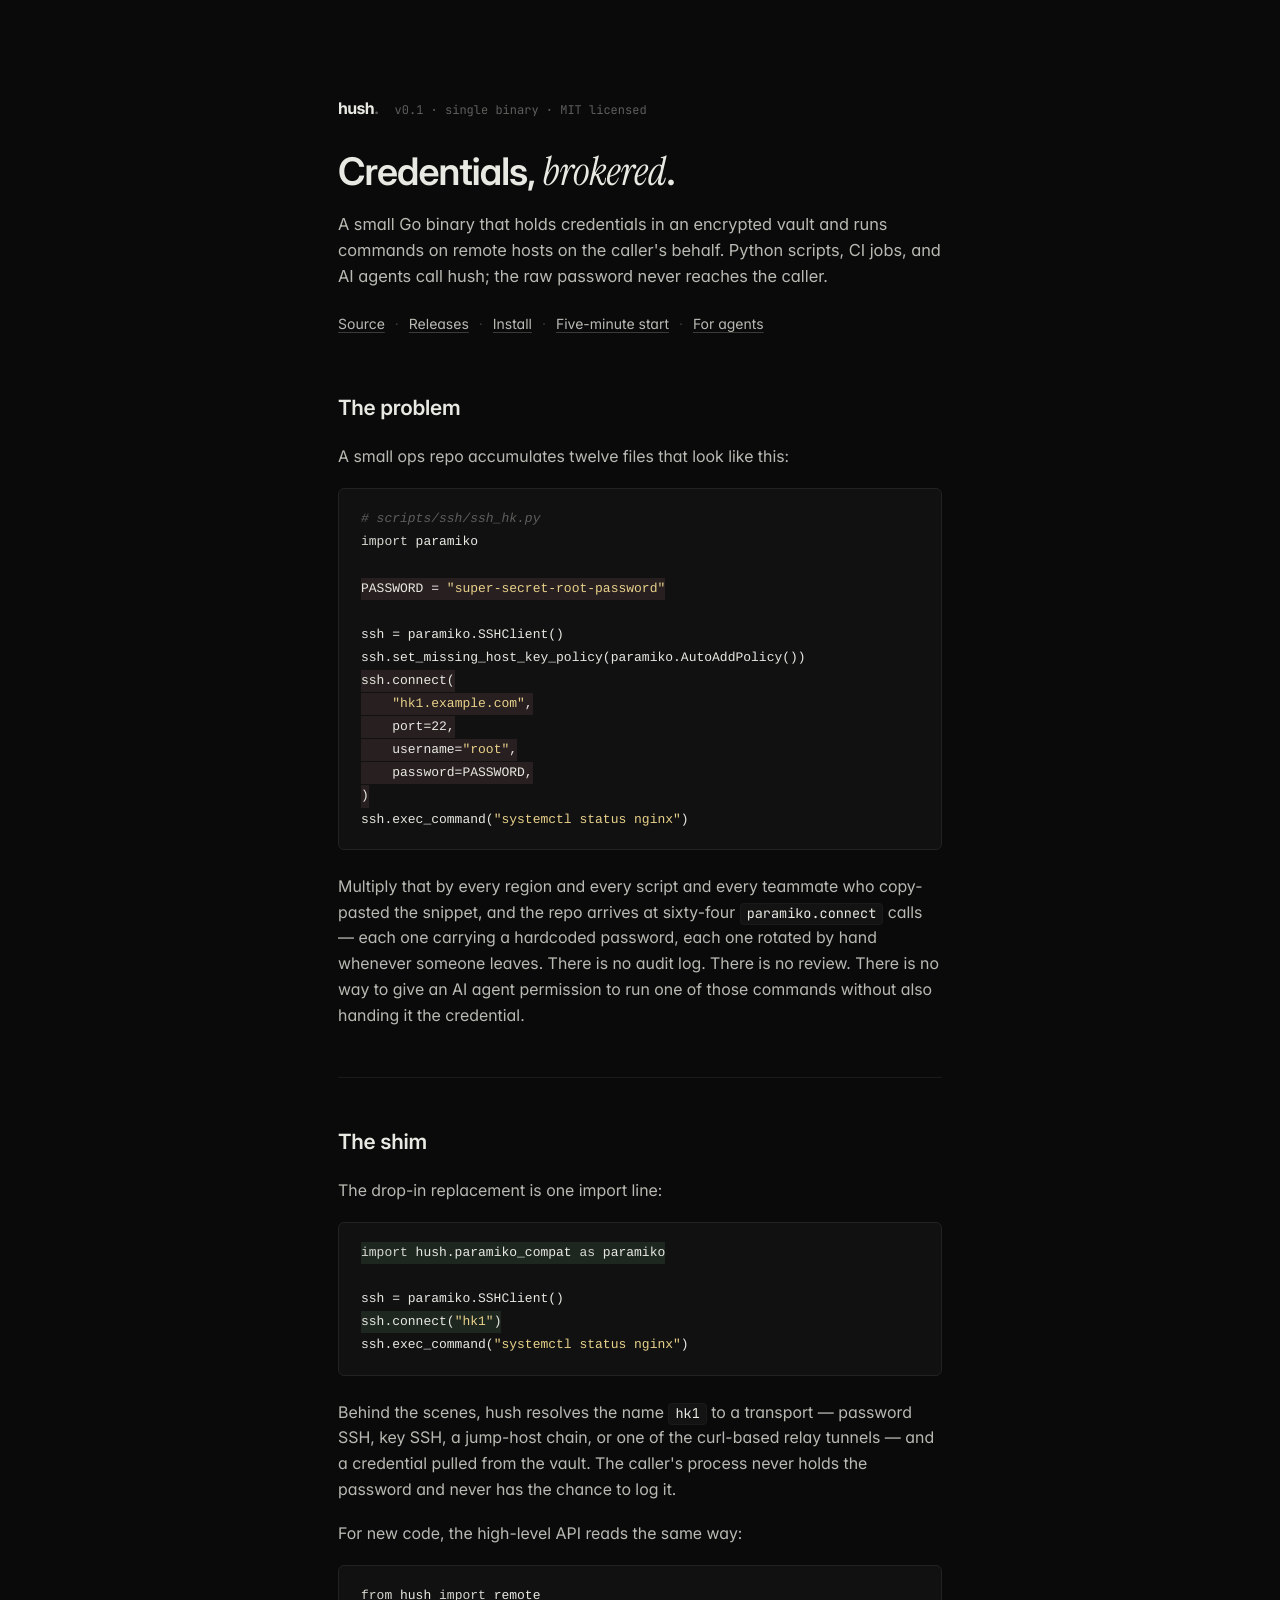
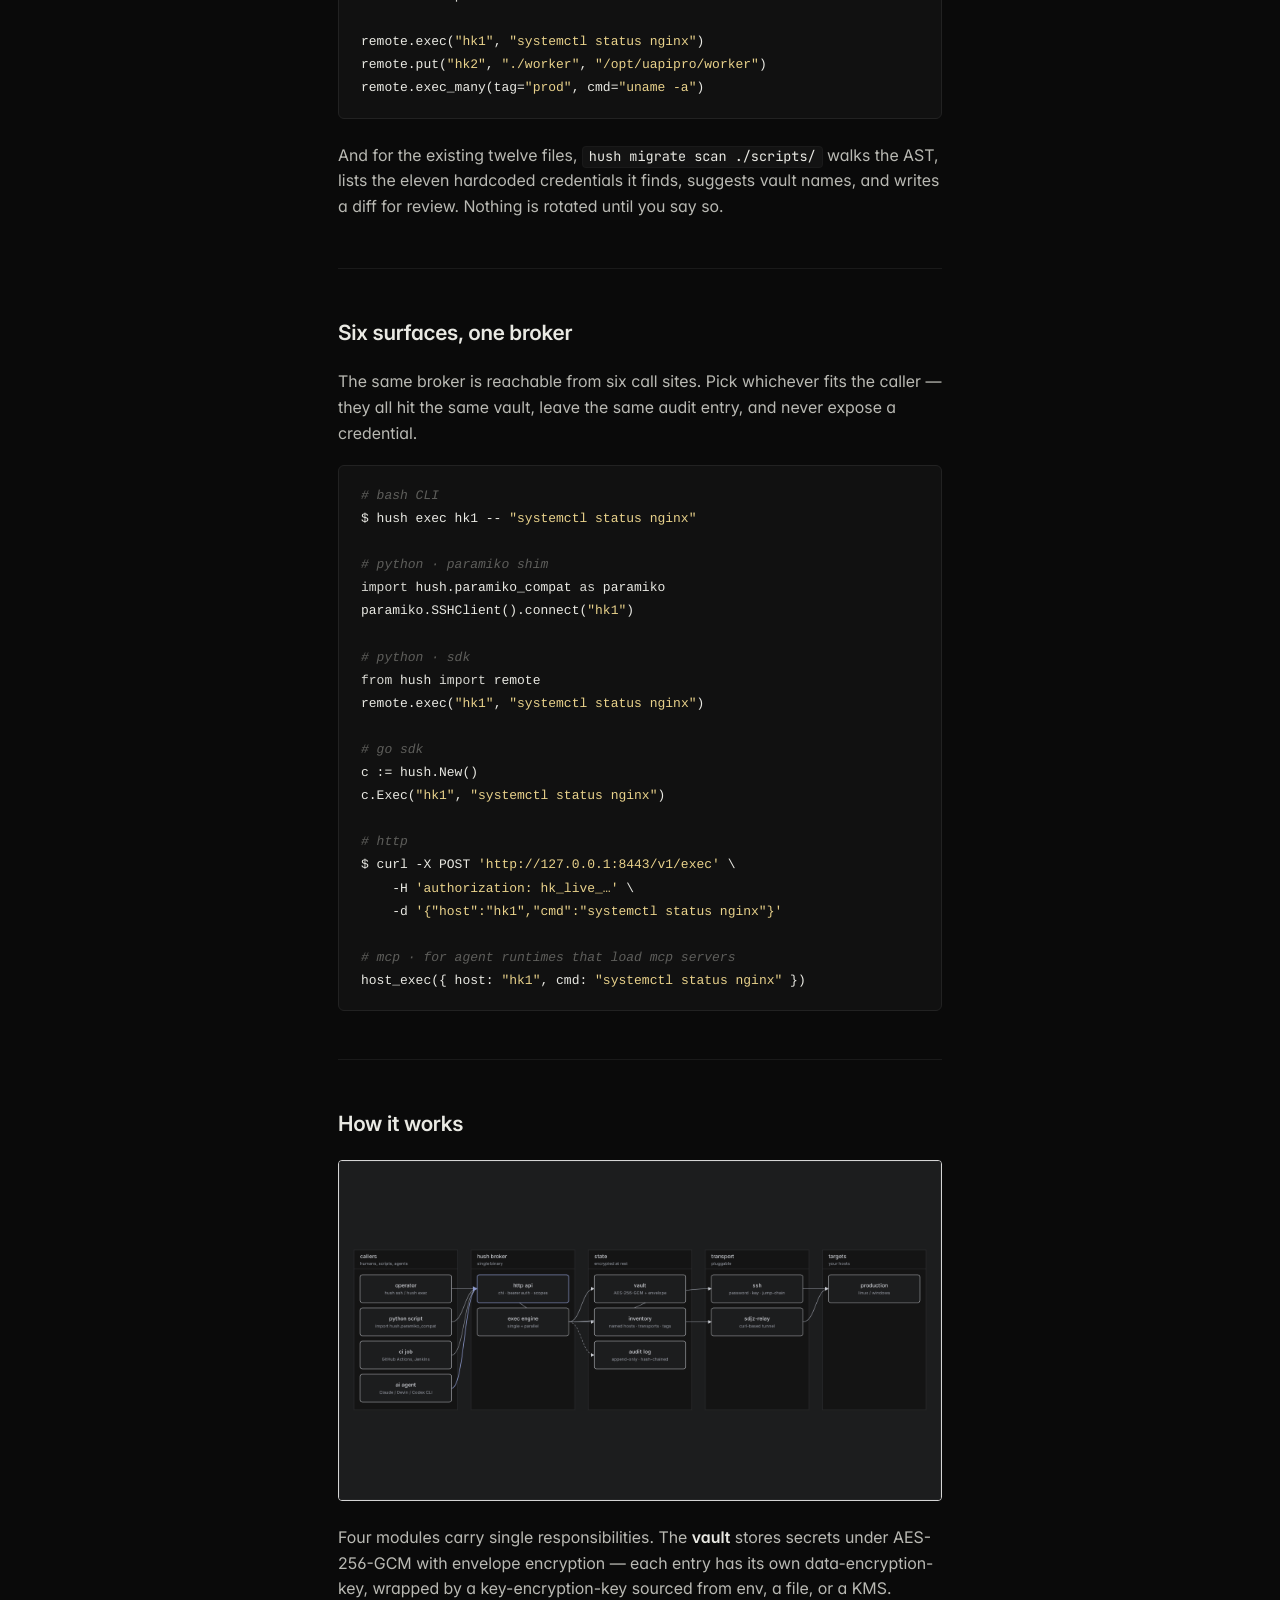
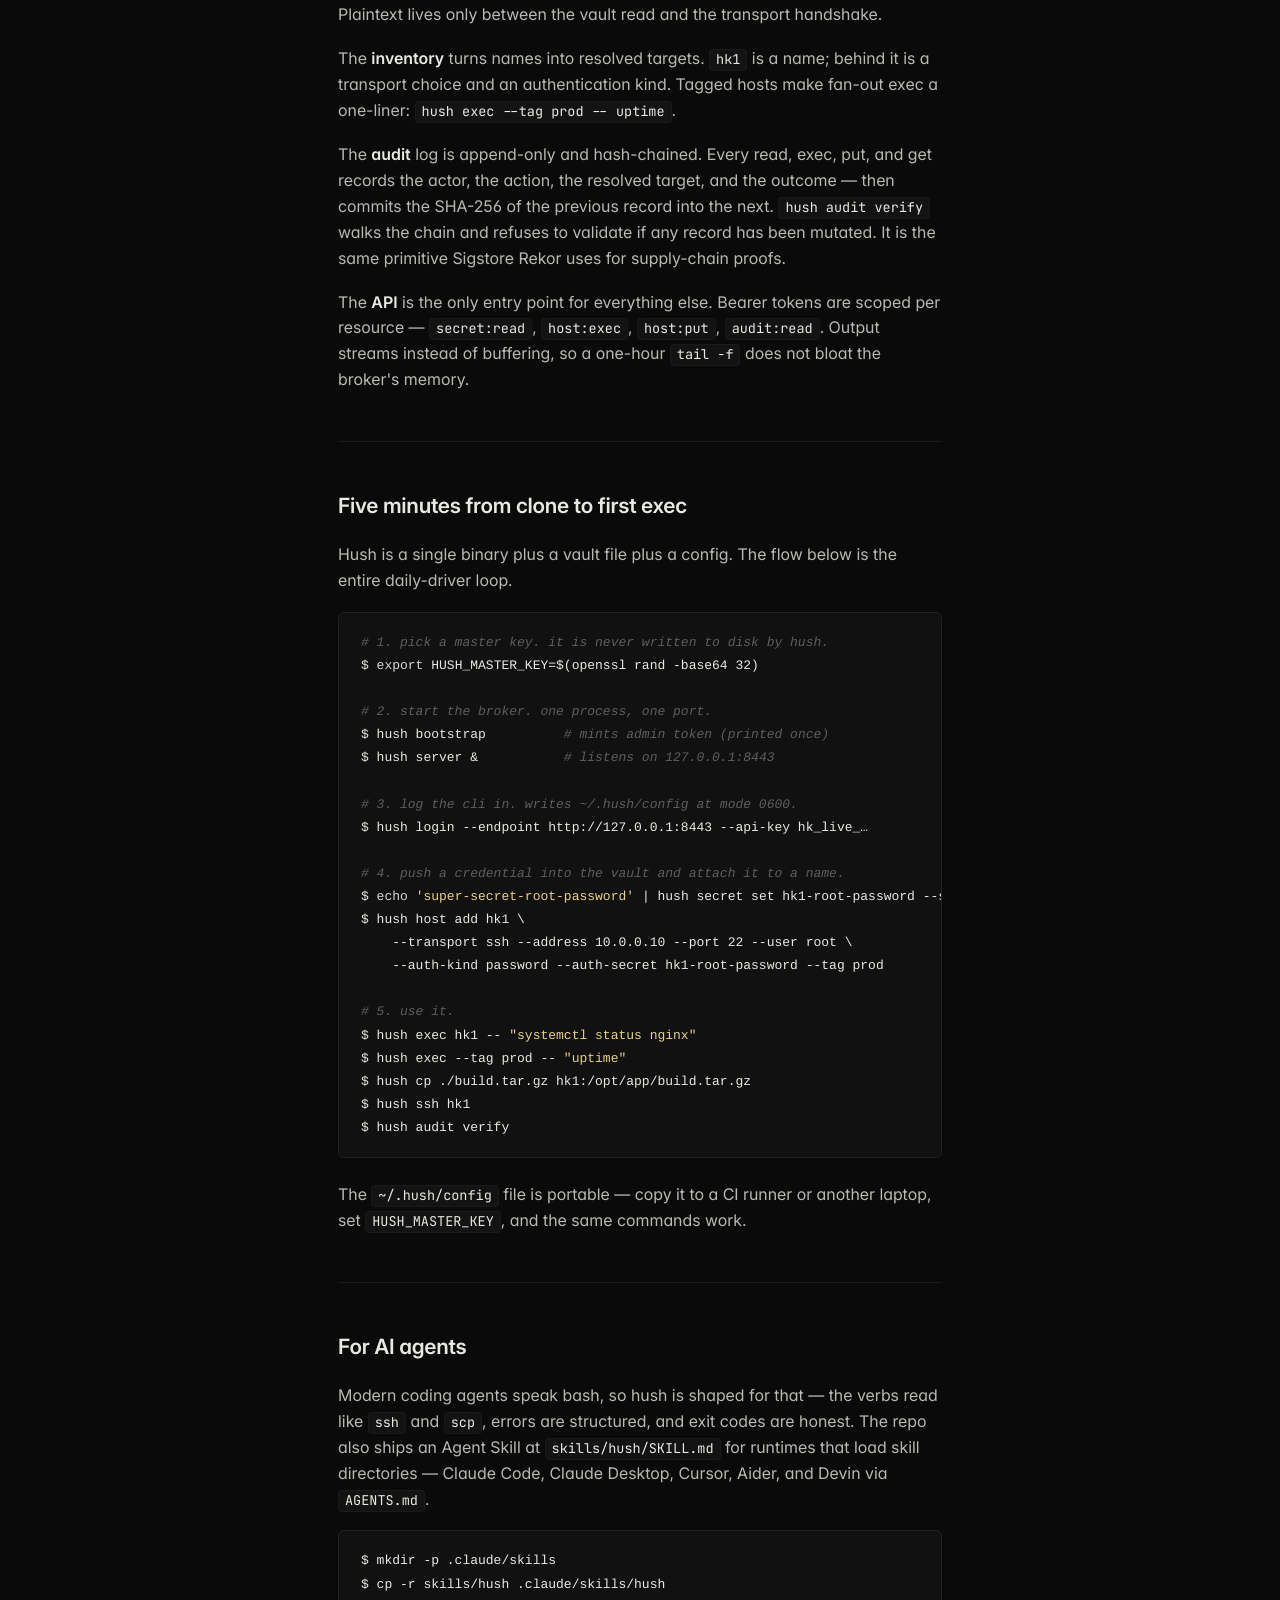
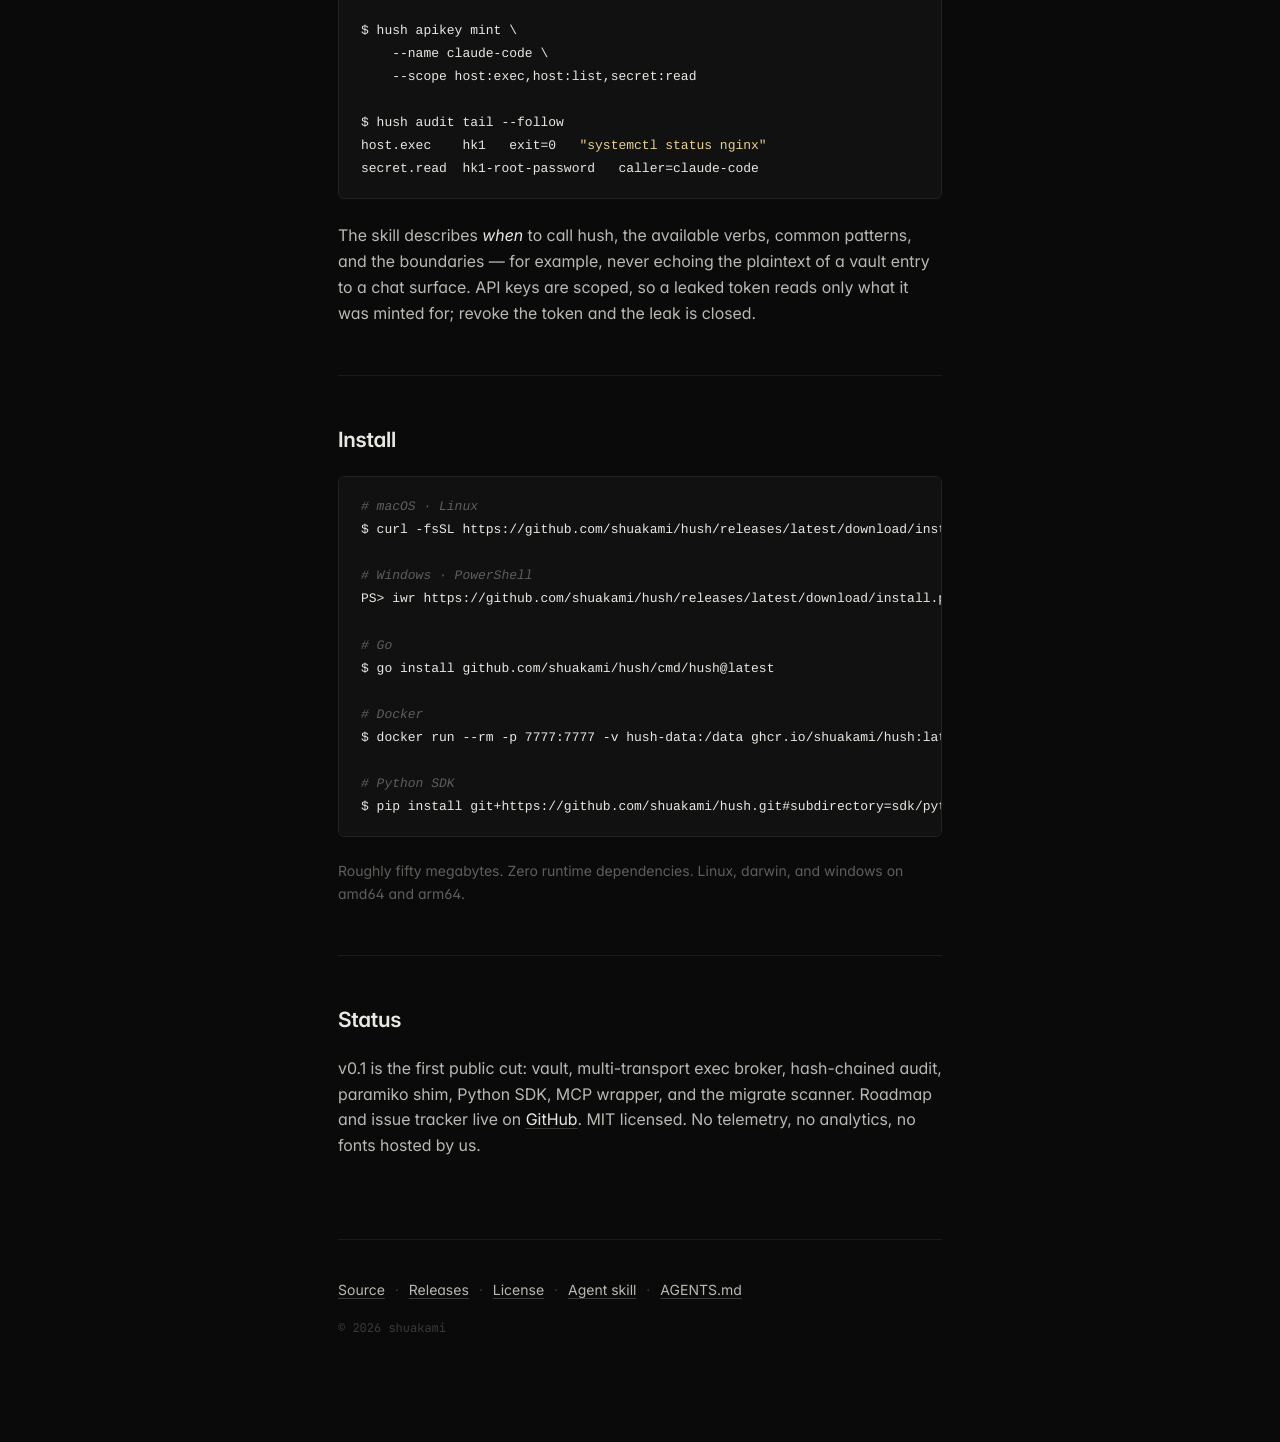
==== commit 1425d931: "site: redesign as a single-column document The deck-style layout (hero panel, six feature cards, lan" ====
--- a/site/index.html
+++ b/site/index.html
@@ -15,534 +15,232 @@
   <link rel="icon" href="./assets/favicon.svg" type="image/svg+xml">
   <link rel="preconnect" href="https://fonts.googleapis.com">
   <link rel="preconnect" href="https://fonts.gstatic.com" crossorigin>
-  <link href="https://fonts.googleapis.com/css2?family=Inter:wght@400;500;600;700;800&family=Instrument+Serif:ital@0;1&family=JetBrains+Mono:wght@400;500;600&display=swap" rel="stylesheet">
+  <link href="https://fonts.googleapis.com/css2?family=Inter:wght@400;500;600;700&family=Instrument+Serif:ital@0;1&family=JetBrains+Mono:wght@400;500&display=swap" rel="stylesheet">
   <link rel="stylesheet" href="./style.css">
 </head>
 <body>
-  <header class="nav">
-    <div class="nav-inner">
-      <a class="brand" href="./" aria-label="hush home">
-        <span class="brand-mark">hush<span class="brand-stop">.</span></span>
-      </a>
-      <nav class="nav-links" aria-label="Primary">
-        <a href="#install">Install</a>
-        <a href="#start">Start</a>
-        <a href="#how">How it works</a>
-        <a href="#agents">Agents</a>
-      </nav>
-      <a class="nav-gh" href="https://github.com/shuakami/hush" target="_blank" rel="noopener">
-        <svg viewBox="0 0 24 24" width="14" height="14" aria-hidden="true"><path fill="currentColor" d="M12 .5C5.65.5.5 5.65.5 12c0 5.08 3.29 9.39 7.86 10.91.58.11.79-.25.79-.56v-2c-3.2.7-3.87-1.36-3.87-1.36-.52-1.32-1.27-1.67-1.27-1.67-1.04-.71.08-.7.08-.7 1.15.08 1.76 1.18 1.76 1.18 1.02 1.75 2.69 1.24 3.34.95.1-.74.4-1.25.72-1.54-2.55-.29-5.24-1.27-5.24-5.66 0-1.25.45-2.27 1.18-3.07-.12-.29-.51-1.45.11-3.02 0 0 .96-.31 3.15 1.17.91-.25 1.89-.38 2.86-.39.97.01 1.95.14 2.86.39 2.18-1.48 3.14-1.17 3.14-1.17.62 1.57.23 2.73.11 3.02.74.8 1.18 1.82 1.18 3.07 0 4.4-2.69 5.36-5.25 5.65.41.36.78 1.06.78 2.13v3.16c0 .31.21.67.8.56 4.56-1.52 7.85-5.83 7.85-10.91C23.5 5.65 18.35.5 12 .5z"/></svg>
-        <span>GitHub</span>
-      </a>
-    </div>
+
+<article class="doc">
+
+  <header class="doc-head">
+    <p class="masthead">
+      <a href="./" class="wordmark">hush<span class="dot">.</span></a>
+      <span class="masthead-meta">v0.1 · single binary · MIT licensed</span>
+    </p>
+    <h1>Credentials, <em>brokered</em>.</h1>
+    <p class="dek">
+      A small Go binary that holds credentials in an encrypted vault and runs commands on remote hosts on the caller's behalf. Python scripts, CI jobs, and AI agents call hush; the raw password never reaches the caller.
+    </p>
+    <p class="links">
+      <a href="https://github.com/shuakami/hush" target="_blank" rel="noopener">Source</a>
+      <span class="sep">·</span>
+      <a href="https://github.com/shuakami/hush/releases">Releases</a>
+      <span class="sep">·</span>
+      <a href="#install">Install</a>
+      <span class="sep">·</span>
+      <a href="#start">Five-minute start</a>
+      <span class="sep">·</span>
+      <a href="#agents">For agents</a>
+    </p>
   </header>
 
-  <main>
-    <!-- ─── HERO ──────────────────────────────────────────────────────── -->
-    <section class="hero">
-      <div class="hero-light" aria-hidden="true"></div>
-      <div class="hero-inner">
-        <div class="hero-copy">
-          <a class="pill" href="https://github.com/shuakami/hush/releases/tag/v0.1.0" target="_blank" rel="noopener">
-            <span class="pill-tag">v0.1</span>
-            <span class="pill-text">single binary, MIT licensed</span>
-            <span class="pill-arrow">→</span>
-          </a>
-          <h1 class="display">Credentials,<br><em class="serif-em">brokered</em>.</h1>
-          <p class="lede">
-            Hush is a credential broker. It stores secrets in an encrypted vault and runs commands on remote hosts on the caller's behalf — so Python scripts, CI jobs, and AI agents never handle a raw password or key themselves.
-          </p>
-          <div class="hero-cta">
-            <a class="btn btn-primary" href="#install">Install</a>
-            <a class="btn btn-ghost" href="https://github.com/shuakami/hush" target="_blank" rel="noopener">
-              Source <span class="arrow">↗</span>
-            </a>
-          </div>
-
-          <div class="hero-install">
-            <div class="hero-install-tabs" role="tablist">
-              <button class="ht-tab is-active" role="tab" aria-selected="true" data-tab="unix">macOS · Linux</button>
-              <button class="ht-tab" role="tab" aria-selected="false" data-tab="win">Windows</button>
-              <button class="ht-tab" role="tab" aria-selected="false" data-tab="go">Go</button>
-              <button class="ht-tab" role="tab" aria-selected="false" data-tab="docker">Docker</button>
-            </div>
-            <div class="hero-install-body" data-tab-pane="unix">
-              <span class="ht-prompt">$</span>
-              <span class="ht-cmd">curl -fsSL https://github.com/shuakami/hush/releases/latest/download/install.sh | sh</span>
-              <button class="ht-copy" aria-label="Copy install command" data-copy>copy</button>
-            </div>
-            <div class="hero-install-body" data-tab-pane="win" hidden>
-              <span class="ht-prompt">PS&gt;</span>
-              <span class="ht-cmd">iwr https://github.com/shuakami/hush/releases/latest/download/install.ps1 -useb | iex</span>
-              <button class="ht-copy" aria-label="Copy install command" data-copy>copy</button>
-            </div>
-            <div class="hero-install-body" data-tab-pane="go" hidden>
-              <span class="ht-prompt">$</span>
-              <span class="ht-cmd">go install github.com/shuakami/hush/cmd/hush@latest</span>
-              <button class="ht-copy" aria-label="Copy install command" data-copy>copy</button>
-            </div>
-            <div class="hero-install-body" data-tab-pane="docker" hidden>
-              <span class="ht-prompt">$</span>
-              <span class="ht-cmd">docker run --rm -p 7777:7777 -v hush-data:/data ghcr.io/shuakami/hush:latest</span>
-              <button class="ht-copy" aria-label="Copy install command" data-copy>copy</button>
-            </div>
-          </div>
-
-          <p class="hero-note">~50&nbsp;MB · zero runtime deps · linux · darwin · windows · amd64 · arm64</p>
-        </div>
-
-        <!-- right pane: split-view of what each side sees -->
-        <aside class="hero-vis" aria-label="Wire format diagram">
-          <div class="vis-card">
-            <header class="vis-head">
-              <span class="vis-dot vis-dot-a"></span>
-              <span class="vis-title">caller → hush</span>
-              <span class="vis-meta">api key</span>
-            </header>
-            <pre class="vis-body"><code>POST /v1/exec
-authorization: hk_live_b9f2…
-content-type: application/json
-
-{
-  <span class="vk">"host"</span>: <span class="vs">"hk1"</span>,
-  <span class="vk">"cmd"</span>:  <span class="vs">"systemctl status nginx"</span>
-}</code></pre>
-          </div>
-
-          <div class="vis-arrow" aria-hidden="true">
-            <svg viewBox="0 0 80 24" width="80" height="24"><path d="M0 12 H72 M64 4 L72 12 L64 20" fill="none" stroke="currentColor" stroke-width="1.5" stroke-linecap="round" stroke-linejoin="round"/></svg>
-          </div>
-
-          <div class="vis-card vis-card-emph">
-            <header class="vis-head">
-              <span class="vis-dot vis-dot-b"></span>
-              <span class="vis-title">hush → host</span>
-              <span class="vis-meta">resolved · streamed</span>
-            </header>
-            <pre class="vis-body"><code><span class="vc">// inventory: hk1 → ssh, password, hk1-root-password</span>
-<span class="vc">// vault:     hk1-root-password → ████████████</span>
-<span class="vc">// transport: ssh root@10.0.0.10:22</span>
-
-stdout ─▶ <span class="vs">"● nginx.service - active (running)"</span>
-exit   ─▶ <span class="vs">0</span>
-audit  ─▶ <span class="vs">host.exec  hk1  exit=0  sha 7f3a…d901</span></code></pre>
-          </div>
-
-          <p class="vis-note">
-            <span class="vis-pill">never returned</span>
-            The plaintext credential exists only inside the broker, between the vault and the transport. The caller's code-path never touches it.
-          </p>
-        </aside>
-      </div>
-
-      <!-- trust strip -->
-      <div class="trust">
-        <span class="trust-label">surface</span>
-        <span class="trust-cmd">hush exec</span>
-        <span class="trust-sep">/</span>
-        <span class="trust-cmd">hush ssh</span>
-        <span class="trust-sep">/</span>
-        <span class="trust-cmd">hush cp</span>
-        <span class="trust-sep">/</span>
-        <span class="trust-cmd">hush audit verify</span>
-        <span class="trust-sep">/</span>
-        <span class="trust-cmd">hush.get()</span>
-        <span class="trust-sep">/</span>
-        <span class="trust-cmd">paramiko_compat</span>
-      </div>
-    </section>
-
-    <!-- ─── BEFORE / AFTER ─────────────────────────────────────────────── -->
-    <section class="band band-diff">
-      <div class="container">
-        <header class="band-head">
-          <p class="kicker">migration</p>
-          <h2 class="title">One <em class="serif-em">import line</em>. Sixty&#8209;four <code>paramiko.connect</code> calls migrated.</h2>
-          <p class="sub">The shim resolves named hosts to a transport + credential pair at <code>connect()</code> time. Nothing else in the file changes — no parameters to drop, no boilerplate to delete.</p>
-        </header>
-
-        <div class="diff-deck">
-          <article class="diff-card">
-            <header class="diff-head">
-              <span class="diff-tag tag-before">before</span>
-              <span class="diff-file">scripts/ssh/ssh_hk.py</span>
-              <span class="diff-meta">14 lines · 1 secret</span>
-            </header>
-<pre class="diff-body diff-before"><code><span class="ln"> 1</span> <span class="kw">import</span> paramiko
-<span class="ln"> 2</span>
-<span class="ln"> 3</span> <span class="rm">PASSWORD = <span class="str">"super-secret-root-password"</span></span>
-<span class="ln"> 4</span>
-<span class="ln"> 5</span> ssh = paramiko.SSHClient()
-<span class="ln"> 6</span> ssh.set_missing_host_key_policy(paramiko.AutoAddPolicy())
-<span class="ln"> 7</span> <span class="rm">ssh.connect(</span>
-<span class="ln"> 8</span> <span class="rm">    <span class="str">"hk1.example.com"</span>,</span>
-<span class="ln"> 9</span> <span class="rm">    port=22,</span>
-<span class="ln">10</span> <span class="rm">    username=<span class="str">"root"</span>,</span>
-<span class="ln">11</span> <span class="rm">    password=PASSWORD,</span>
-<span class="ln">12</span> <span class="rm">)</span>
-<span class="ln">13</span> ssh.exec_command(<span class="str">"systemctl status nginx"</span>)</code></pre>
-          </article>
-
-          <article class="diff-card diff-card-after">
-            <header class="diff-head">
-              <span class="diff-tag tag-after">after</span>
-              <span class="diff-file">scripts/ssh/ssh_hk.py</span>
-              <span class="diff-meta">5 lines · 0 secrets</span>
-            </header>
-<pre class="diff-body diff-after"><code><span class="ln">1</span> <span class="add"><span class="kw">import</span> hush.paramiko_compat <span class="kw">as</span> paramiko</span>
-<span class="ln">2</span>
-<span class="ln">3</span> ssh = paramiko.SSHClient()
-<span class="ln">4</span> <span class="add">ssh.connect(<span class="str">"hk1"</span>)</span>
-<span class="ln">5</span> ssh.exec_command(<span class="str">"systemctl status nginx"</span>)</code></pre>
-          </article>
-        </div>
-
-        <div class="migrate-cta">
-          <span class="migrate-cmd"><span class="ml-prompt">$</span> hush migrate scan ./scripts/</span>
-          <span class="migrate-out">found 11 potential credential(s) across 10 file(s) · ready to vault</span>
-        </div>
-      </div>
-    </section>
-
-    <!-- ─── LANGUAGE TABS ──────────────────────────────────────────────── -->
-    <section class="band band-tabs">
-      <div class="container">
-        <header class="band-head">
-          <p class="kicker">pick your wire</p>
-          <h2 class="title">Same task. <em class="serif-em">Six</em> ways to call it.</h2>
-          <p class="sub">Run <code>systemctl status nginx</code> on the host known as <code>hk1</code>. Hush ships first-class surfaces for the CLI, the Python shim, the Python SDK, the Go SDK, the HTTP API, and MCP — every caller hits the same broker, gets the same audit entry, never touches the credential.</p>
-        </header>
-
-        <div class="lang">
-          <div class="lang-tabs" role="tablist">
-            <button class="lang-tab is-active" role="tab" aria-selected="true" data-lang="bash">Bash CLI</button>
-            <button class="lang-tab" role="tab" aria-selected="false" data-lang="paramiko">Python · paramiko shim</button>
-            <button class="lang-tab" role="tab" aria-selected="false" data-lang="pysdk">Python · SDK</button>
-            <button class="lang-tab" role="tab" aria-selected="false" data-lang="go">Go SDK</button>
-            <button class="lang-tab" role="tab" aria-selected="false" data-lang="http">HTTP</button>
-            <button class="lang-tab" role="tab" aria-selected="false" data-lang="mcp">MCP</button>
-          </div>
-
-          <div class="lang-pane is-active" data-lang-pane="bash">
-<pre class="code"><code><span class="ln">1</span> <span class="cm">$</span> hush exec hk1 -- <span class="s">"systemctl status nginx"</span>
-<span class="ln">2</span> <span class="o">●</span> nginx.service - A high performance web server
-<span class="ln">3</span>      Active: <span class="ok">active (running)</span> since Mon 2026-05-04 14:02:11 UTC
-<span class="ln">4</span>    Main PID: 1284 (nginx)</code></pre>
-          </div>
-
-          <div class="lang-pane" data-lang-pane="paramiko" hidden>
-<pre class="code"><code><span class="ln">1</span> <span class="kw">import</span> hush.paramiko_compat <span class="kw">as</span> paramiko
-<span class="ln">2</span>
-<span class="ln">3</span> ssh = paramiko.SSHClient()
-<span class="ln">4</span> ssh.connect(<span class="s">"hk1"</span>)
-<span class="ln">5</span> _, stdout, _ = ssh.exec_command(<span class="s">"systemctl status nginx"</span>)
-<span class="ln">6</span> <span class="bi">print</span>(stdout.read().decode())</code></pre>
-          </div>
-
-          <div class="lang-pane" data-lang-pane="pysdk" hidden>
-<pre class="code"><code><span class="ln">1</span> <span class="kw">from</span> hush <span class="kw">import</span> remote
-<span class="ln">2</span>
-<span class="ln">3</span> result = remote.exec(<span class="s">"hk1"</span>, <span class="s">"systemctl status nginx"</span>)
-<span class="ln">4</span> <span class="bi">print</span>(result.exit_code, result.stdout)</code></pre>
-          </div>
-
-          <div class="lang-pane" data-lang-pane="go" hidden>
-<pre class="code"><code><span class="ln">1</span> <span class="kw">package</span> main
-<span class="ln">2</span>
-<span class="ln">3</span> <span class="kw">import</span> <span class="s">"github.com/shuakami/hush/sdk/go/hush"</span>
-<span class="ln">4</span>
-<span class="ln">5</span> <span class="kw">func</span> main() {
-<span class="ln">6</span>     c := hush.New()
-<span class="ln">7</span>     r, _ := c.Exec(<span class="s">"hk1"</span>, <span class="s">"systemctl status nginx"</span>)
-<span class="ln">8</span>     fmt.Println(r.ExitCode, r.Stdout)
-<span class="ln">9</span> }</code></pre>
-          </div>
-
-          <div class="lang-pane" data-lang-pane="http" hidden>
-<pre class="code"><code><span class="ln">1</span> <span class="cm">$</span> curl -X POST http://127.0.0.1:8443/v1/exec \
-<span class="ln">2</span>     -H <span class="s">"authorization: hk_live_b9f2…"</span> \
-<span class="ln">3</span>     -d <span class="s">'{"host":"hk1","cmd":"systemctl status nginx"}'</span>
-<span class="ln">4</span> { <span class="k">"exit_code"</span>: <span class="n">0</span>, <span class="k">"stdout"</span>: <span class="s">"● nginx.service - active (running) ..."</span> }</code></pre>
-          </div>
-
-          <div class="lang-pane" data-lang-pane="mcp" hidden>
-<pre class="code"><code><span class="ln">1</span> <span class="cm">// .claude/mcp.json</span>
-<span class="ln">2</span> {
-<span class="ln">3</span>   <span class="k">"servers"</span>: {
-<span class="ln">4</span>     <span class="k">"hush"</span>: { <span class="k">"command"</span>: <span class="s">"hush"</span>, <span class="k">"args"</span>: [<span class="s">"mcp"</span>] }
-<span class="ln">5</span>   }
-<span class="ln">6</span> }
-<span class="ln">7</span>
-<span class="ln">8</span> <span class="cm">// the agent calls:</span>
-<span class="ln">9</span> host_exec({ host: <span class="s">"hk1"</span>, cmd: <span class="s">"systemctl status nginx"</span> })</code></pre>
-          </div>
-        </div>
-      </div>
-    </section>
-
-    <!-- ─── HOW IT WORKS ───────────────────────────────────────────────── -->
-    <section class="band band-how" id="how">
-      <div class="container">
-        <header class="band-head">
-          <p class="kicker">how it works</p>
-          <h2 class="title">One HTTP API.<br>Four <em class="serif-em">resolved</em> layers.</h2>
-          <p class="sub">Callers talk to a single broker. The exec engine resolves a named host through the inventory, fetches the credential from the vault, dispatches through the matching transport, and appends the result to the audit chain. Each layer is testable in isolation and wears a single responsibility.</p>
-        </header>
-
-        <div class="how-figure">
-          <img src="./assets/architecture.png" alt="hush architecture: callers talk to a single broker that resolves through vault · inventory · audit · api before dispatching to transports and targets" loading="lazy">
-        </div>
-
-        <div class="how-cards">
-          <article class="how-card">
-            <p class="how-eyebrow">vault</p>
-            <h3>Encrypted at rest. Streamed at use.</h3>
-            <p>AES-256-GCM with envelope encryption. Each secret has its own DEK, wrapped by a KEK sourced from env, file, or KMS. Plaintext lives in memory only between the vault read and the transport handshake.</p>
-          </article>
-          <article class="how-card">
-            <p class="how-eyebrow">inventory</p>
-            <h3>Names, not addresses.</h3>
-            <p><code>hk1</code> is a name. Behind it: password SSH, key SSH, jump-host chain, or a curl-based relay tunnel — same call site. Tagged hosts make <code>hush exec --tag prod -- uptime</code> a one-liner.</p>
-          </article>
-          <article class="how-card">
-            <p class="how-eyebrow">audit</p>
-            <h3>Hash-chained. Verifiable.</h3>
-            <p>Every read, exec, put, and get is appended to a hash-chained log. <code>hush audit verify</code> walks the chain and refuses to validate if any record has been mutated. Same primitive Sigstore Rekor uses for supply-chain proofs.</p>
-          </article>
-          <article class="how-card">
-            <p class="how-eyebrow">api</p>
-            <h3>Scoped tokens. Streaming responses.</h3>
-            <p>Bearer tokens are scoped per resource (<code>secret:read</code>, <code>host:exec</code>, …). Output is streamed, not buffered — large jobs don't bloat the broker's memory.</p>
-          </article>
-        </div>
-      </div>
-    </section>
-
-    <!-- ─── AUDIT FEED ─────────────────────────────────────────────────── -->
-    <section class="band band-audit">
-      <div class="container">
-        <header class="band-head">
-          <p class="kicker">audit</p>
-          <h2 class="title">Every call leaves a <em class="serif-em">verifiable</em> trace.</h2>
-          <p class="sub">Hush records the actor, the action, the resolved target, and the outcome — then commits the SHA-256 of the previous record into the next. Tampering breaks the chain. Operators trust agents because the agents leave a complete trail.</p>
-        </header>
-
-        <div class="audit">
-          <div class="audit-frame">
-            <div class="audit-bar">
-              <span class="audit-bar-dot"></span>
-              <span>hush audit tail --follow</span>
-              <span class="audit-meta">live · sha256 head <strong>7f3a…d901</strong></span>
-            </div>
-            <pre class="audit-body" id="audit-feed"></pre>
-          </div>
-          <ul class="audit-meta-grid">
-            <li><span class="amg-key">scheme</span><span class="amg-val">sha256(prev || record)</span></li>
-            <li><span class="amg-key">verify</span><span class="amg-val">O(n) walk · ~150k entries / sec on a laptop</span></li>
-            <li><span class="amg-key">export</span><span class="amg-val">signed JSONL · drop into your SIEM</span></li>
-            <li><span class="amg-key">retention</span><span class="amg-val">append-only sqlite or postgres (roadmap)</span></li>
-          </ul>
-        </div>
-      </div>
-    </section>
-
-    <!-- ─── INSTALL ─────────────────────────────────────────────────────── -->
-    <section class="band band-install" id="install">
-      <div class="container">
-        <header class="band-head">
-          <p class="kicker">install</p>
-          <h2 class="title">Pick a flavour. <em class="serif-em">Same</em> binary underneath.</h2>
-        </header>
-
-        <div class="install-grid">
-          <article class="ig-card">
-            <header class="ig-head">
-              <span class="ig-platform">macOS · Linux</span>
-              <span class="ig-pill">curl</span>
-            </header>
-<pre class="ig-body"><code>curl -fsSL https://github.com/shuakami/hush/releases/latest/download/install.sh \
-  | sh</code></pre>
-          </article>
-
-          <article class="ig-card">
-            <header class="ig-head">
-              <span class="ig-platform">Windows</span>
-              <span class="ig-pill">PowerShell</span>
-            </header>
-<pre class="ig-body"><code>iwr https://github.com/shuakami/hush/releases/latest/download/install.ps1 -useb \
-  | iex</code></pre>
-          </article>
-
-          <article class="ig-card">
-            <header class="ig-head">
-              <span class="ig-platform">Go</span>
-              <span class="ig-pill">go install</span>
-            </header>
-<pre class="ig-body"><code>go install github.com/shuakami/hush/cmd/hush@latest</code></pre>
-          </article>
-
-          <article class="ig-card">
-            <header class="ig-head">
-              <span class="ig-platform">Docker</span>
-              <span class="ig-pill">ghcr.io</span>
-            </header>
-<pre class="ig-body"><code>docker run --rm -p 7777:7777 \
-  -v hush-data:/data \
-  ghcr.io/shuakami/hush:latest</code></pre>
-          </article>
-
-          <article class="ig-card ig-card-wide">
-            <header class="ig-head">
-              <span class="ig-platform">Python SDK</span>
-              <span class="ig-pill">pip</span>
-            </header>
-<pre class="ig-body"><code>pip install git+https://github.com/shuakami/hush.git#subdirectory=sdk/python</code></pre>
-          </article>
-        </div>
-      </div>
-    </section>
-
-    <!-- ─── GETTING STARTED ─────────────────────────────────────────────── -->
-    <section class="band band-start" id="start">
-      <div class="container">
-        <header class="band-head">
-          <p class="kicker">getting started</p>
-          <h2 class="title">Five minutes, <em class="serif-em">end</em> to end.</h2>
-        </header>
-
-        <ol class="steps">
-          <li class="step">
-            <p class="step-num">01</p>
-            <div class="step-body">
-              <h3>Pick a master key</h3>
-              <p>Hush encrypts the vault with a key-encryption-key (KEK) that <em>never</em> lives in the database.</p>
-<pre class="code-block"><code><span class="cm">$</span> export HUSH_MASTER_KEY=$(openssl rand -base64 32)</code></pre>
-            </div>
-          </li>
-          <li class="step">
-            <p class="step-num">02</p>
-            <div class="step-body">
-              <h3>Start the broker</h3>
-              <p>One process, one port. Daemonise with systemd, docker, or tmux — your call.</p>
-<pre class="code-block"><code><span class="cm">$</span> hush bootstrap        <span class="cmt"># mints admin token (printed once)</span>
-<span class="cm">$</span> hush server           <span class="cmt"># listens on 127.0.0.1:8443</span></code></pre>
-            </div>
-          </li>
-          <li class="step">
-            <p class="step-num">03</p>
-            <div class="step-body">
-              <h3>Log the CLI in</h3>
-              <p>Writes <code>~/.hush/config</code> at mode <code>0600</code>. Every later command reads it automatically.</p>
-<pre class="code-block"><code><span class="cm">$</span> hush login --endpoint http://127.0.0.1:8443 --api-key hk_live_…</code></pre>
-            </div>
-          </li>
-          <li class="step">
-            <p class="step-num">04</p>
-            <div class="step-body">
-              <h3>Register a host</h3>
-              <p>Push the credential into the vault, then attach it to a name in the inventory.</p>
-<pre class="code-block"><code><span class="cm">$</span> echo 'super-secret-root-password' | hush secret set hk1-root-password --stdin
-<span class="cm">$</span> hush host add hk1 \
+  <section>
+    <h2>The problem</h2>
+    <p>
+      A small ops repo accumulates twelve files that look like this:
+    </p>
+<pre><code><span class="cmt"># scripts/ssh/ssh_hk.py</span>
+<span class="kw">import</span> paramiko
+
+<span class="rm">PASSWORD = <span class="s">"super-secret-root-password"</span></span>
+
+ssh = paramiko.SSHClient()
+ssh.set_missing_host_key_policy(paramiko.AutoAddPolicy())
+<span class="rm">ssh.connect(</span>
+<span class="rm">    <span class="s">"hk1.example.com"</span>,</span>
+<span class="rm">    port=22,</span>
+<span class="rm">    username=<span class="s">"root"</span>,</span>
+<span class="rm">    password=PASSWORD,</span>
+<span class="rm">)</span>
+ssh.exec_command(<span class="s">"systemctl status nginx"</span>)</code></pre>
+    <p>
+      Multiply that by every region and every script and every teammate who copy-pasted the snippet, and the repo arrives at sixty-four <code>paramiko.connect</code> calls — each one carrying a hardcoded password, each one rotated by hand whenever someone leaves. There is no audit log. There is no review. There is no way to give an AI agent permission to run one of those commands without also handing it the credential.
+    </p>
+  </section>
+
+  <section>
+    <h2>The shim</h2>
+    <p>
+      The drop-in replacement is one import line:
+    </p>
+<pre><code><span class="add"><span class="kw">import</span> hush.paramiko_compat <span class="kw">as</span> paramiko</span>
+
+ssh = paramiko.SSHClient()
+<span class="add">ssh.connect(<span class="s">"hk1"</span>)</span>
+ssh.exec_command(<span class="s">"systemctl status nginx"</span>)</code></pre>
+    <p>
+      Behind the scenes, hush resolves the name <code>hk1</code> to a transport — password SSH, key SSH, a jump-host chain, or one of the curl-based relay tunnels — and a credential pulled from the vault. The caller's process never holds the password and never has the chance to log it.
+    </p>
+    <p>
+      For new code, the high-level API reads the same way:
+    </p>
+<pre><code><span class="kw">from</span> hush <span class="kw">import</span> remote
+
+remote.exec(<span class="s">"hk1"</span>, <span class="s">"systemctl status nginx"</span>)
+remote.put(<span class="s">"hk2"</span>, <span class="s">"./worker"</span>, <span class="s">"/opt/uapipro/worker"</span>)
+remote.exec_many(tag=<span class="s">"prod"</span>, cmd=<span class="s">"uname -a"</span>)</code></pre>
+    <p>
+      And for the existing twelve files, <code>hush migrate scan ./scripts/</code> walks the AST, lists the eleven hardcoded credentials it finds, suggests vault names, and writes a diff for review. Nothing is rotated until you say so.
+    </p>
+  </section>
+
+  <section>
+    <h2>Six surfaces, one broker</h2>
+    <p>
+      The same broker is reachable from six call sites. Pick whichever fits the caller — they all hit the same vault, leave the same audit entry, and never expose a credential.
+    </p>
+<pre><code><span class="cmt"># bash CLI</span>
+$ hush exec hk1 -- <span class="s">"systemctl status nginx"</span>
+
+<span class="cmt"># python · paramiko shim</span>
+<span class="kw">import</span> hush.paramiko_compat <span class="kw">as</span> paramiko
+paramiko.SSHClient().connect(<span class="s">"hk1"</span>)
+
+<span class="cmt"># python · sdk</span>
+<span class="kw">from</span> hush <span class="kw">import</span> remote
+remote.exec(<span class="s">"hk1"</span>, <span class="s">"systemctl status nginx"</span>)
+
+<span class="cmt"># go sdk</span>
+c := hush.New()
+c.Exec(<span class="s">"hk1"</span>, <span class="s">"systemctl status nginx"</span>)
+
+<span class="cmt"># http</span>
+$ curl -X POST <span class="s">'http://127.0.0.1:8443/v1/exec'</span> \
+    -H <span class="s">'authorization: hk_live_…'</span> \
+    -d <span class="s">'{"host":"hk1","cmd":"systemctl status nginx"}'</span>
+
+<span class="cmt"># mcp · for agent runtimes that load mcp servers</span>
+host_exec({ host: <span class="s">"hk1"</span>, cmd: <span class="s">"systemctl status nginx"</span> })</code></pre>
+  </section>
+
+  <section>
+    <h2>How it works</h2>
+    <figure>
+      <img src="./assets/architecture.png" alt="hush architecture: callers talk to a single broker that resolves through vault, inventory, audit, and api before dispatching through transports to targets" loading="lazy">
+    </figure>
+    <p>
+      Four modules carry single responsibilities. The <strong>vault</strong> stores secrets under AES-256-GCM with envelope encryption — each entry has its own data-encryption-key, wrapped by a key-encryption-key sourced from env, a file, or a KMS. Plaintext lives only between the vault read and the transport handshake.
+    </p>
+    <p>
+      The <strong>inventory</strong> turns names into resolved targets. <code>hk1</code> is a name; behind it is a transport choice and an authentication kind. Tagged hosts make fan-out exec a one-liner: <code>hush exec --tag prod -- uptime</code>.
+    </p>
+    <p>
+      The <strong>audit</strong> log is append-only and hash-chained. Every read, exec, put, and get records the actor, the action, the resolved target, and the outcome — then commits the SHA-256 of the previous record into the next. <code>hush audit verify</code> walks the chain and refuses to validate if any record has been mutated. It is the same primitive Sigstore Rekor uses for supply-chain proofs.
+    </p>
+    <p>
+      The <strong>API</strong> is the only entry point for everything else. Bearer tokens are scoped per resource — <code>secret:read</code>, <code>host:exec</code>, <code>host:put</code>, <code>audit:read</code>. Output streams instead of buffering, so a one-hour <code>tail&nbsp;-f</code> does not bloat the broker's memory.
+    </p>
+  </section>
+
+  <section id="start">
+    <h2>Five minutes from clone to first exec</h2>
+    <p>
+      Hush is a single binary plus a vault file plus a config. The flow below is the entire daily-driver loop.
+    </p>
+<pre><code><span class="cmt"># 1. pick a master key. it is never written to disk by hush.</span>
+$ <span class="kw">export</span> HUSH_MASTER_KEY=$(openssl rand -base64 32)
+
+<span class="cmt"># 2. start the broker. one process, one port.</span>
+$ hush bootstrap          <span class="cmt"># mints admin token (printed once)</span>
+$ hush server &           <span class="cmt"># listens on 127.0.0.1:8443</span>
+
+<span class="cmt"># 3. log the cli in. writes ~/.hush/config at mode 0600.</span>
+$ hush login --endpoint http://127.0.0.1:8443 --api-key hk_live_…
+
+<span class="cmt"># 4. push a credential into the vault and attach it to a name.</span>
+$ <span class="kw">echo</span> <span class="s">'super-secret-root-password'</span> | hush secret set hk1-root-password --stdin
+$ hush host add hk1 \
     --transport ssh --address 10.0.0.10 --port 22 --user root \
-    --auth-kind password --auth-secret hk1-root-password --tag prod</code></pre>
-            </div>
-          </li>
-          <li class="step">
-            <p class="step-num">05</p>
-            <div class="step-body">
-              <h3>Use it</h3>
-              <p>The entire daily-driver loop.</p>
-<pre class="code-block"><code><span class="cm">$</span> hush exec hk1 -- "systemctl status nginx"
-<span class="cm">$</span> hush exec --tag prod -- "uptime"
-<span class="cm">$</span> hush cp ./build.tar.gz hk1:/opt/app/build.tar.gz
-<span class="cm">$</span> hush ssh hk1
-<span class="cm">$</span> hush audit verify</code></pre>
-            </div>
-          </li>
-        </ol>
-      </div>
-    </section>
-
-    <!-- ─── AGENTS ─────────────────────────────────────────────────────── -->
-    <section class="band band-agents" id="agents">
-      <div class="container">
-        <header class="band-head">
-          <p class="kicker">for AI agents</p>
-          <h2 class="title">A skill, a CLI, a <em class="serif-em">scoped</em> token.</h2>
-          <p class="sub">Modern coding agents speak bash; Hush is shaped for that. The repo also ships an <a class="link" href="https://github.com/shuakami/hush/blob/main/skills/hush/SKILL.md">Agent Skill</a> for runtimes that load skill directories — Claude Code, Claude Desktop, Cursor, Aider, Devin via <code>AGENTS.md</code>.</p>
-        </header>
-
-        <div class="agent-grid">
-          <article class="agent-card">
-            <header class="ac-head"><span class="ac-num">01</span><span class="ac-title">Install the skill</span></header>
-<pre class="code-block"><code><span class="cm">$</span> mkdir -p .claude/skills
-<span class="cm">$</span> cp -r skills/hush .claude/skills/hush</code></pre>
-            <p>The skill describes <em>when</em> to call Hush, the verbs, common patterns, and the boundaries — for example, never echoing the plaintext of a vault entry.</p>
-          </article>
-
-          <article class="agent-card">
-            <header class="ac-head"><span class="ac-num">02</span><span class="ac-title">Mint a scoped token</span></header>
-<pre class="code-block"><code><span class="cm">$</span> hush apikey mint \
+    --auth-kind password --auth-secret hk1-root-password --tag prod
+
+<span class="cmt"># 5. use it.</span>
+$ hush exec hk1 -- <span class="s">"systemctl status nginx"</span>
+$ hush exec --tag prod -- <span class="s">"uptime"</span>
+$ hush cp ./build.tar.gz hk1:/opt/app/build.tar.gz
+$ hush ssh hk1
+$ hush audit verify</code></pre>
+    <p>
+      The <code>~/.hush/config</code> file is portable — copy it to a CI runner or another laptop, set <code>HUSH_MASTER_KEY</code>, and the same commands work.
+    </p>
+  </section>
+
+  <section id="agents">
+    <h2>For AI agents</h2>
+    <p>
+      Modern coding agents speak bash, so hush is shaped for that — the verbs read like <code>ssh</code> and <code>scp</code>, errors are structured, and exit codes are honest. The repo also ships an Agent Skill at <code>skills/hush/SKILL.md</code> for runtimes that load skill directories — Claude Code, Claude Desktop, Cursor, Aider, and Devin via <code>AGENTS.md</code>.
+    </p>
+<pre><code>$ mkdir -p .claude/skills
+$ cp -r skills/hush .claude/skills/hush
+
+$ hush apikey mint \
     --name claude-code \
-    --scope host:exec,host:list,secret:read</code></pre>
-            <p>API keys are scoped: <code>secret:read</code>, <code>host:exec</code>, <code>host:put</code>, <code>audit:read</code>, … Mint one per agent, revoke when done.</p>
-          </article>
-
-          <article class="agent-card">
-            <header class="ac-head"><span class="ac-num">03</span><span class="ac-title">Watch the trail</span></header>
-<pre class="code-block"><code><span class="cm">$</span> hush audit tail --follow
-host.exec    hk1   exit=0   <span class="cmt">"systemctl status nginx"</span>
+    --scope host:exec,host:list,secret:read
+
+$ hush audit tail --follow
+host.exec    hk1   exit=0   <span class="s">"systemctl status nginx"</span>
 secret.read  hk1-root-password   caller=claude-code</code></pre>
-            <p>Every read, exec, put, and get is appended to the chain. Operators trust agents because the agents leave a complete trail.</p>
-          </article>
-        </div>
-      </div>
-    </section>
-
-    <!-- ─── CTA ─────────────────────────────────────────────────────────── -->
-    <section class="cta">
-      <div class="container cta-inner">
-        <h2 class="cta-title">Ready to evict the <em class="serif-em">hardcoded</em> passwords?</h2>
-        <p class="cta-sub">Single binary, MIT licensed, ~50&nbsp;MB. Built for ops engineers who keep finding root passwords in Python files.</p>
-        <div class="hero-cta">
-          <a class="btn btn-primary" href="https://github.com/shuakami/hush" target="_blank" rel="noopener">Star on GitHub</a>
-          <a class="btn btn-ghost" href="#install">Install <span class="arrow">→</span></a>
-        </div>
-      </div>
-    </section>
-  </main>
-
-  <footer class="footer">
-    <div class="container">
-      <div class="footer-grid">
-        <div class="footer-brand">
-          <span class="brand-mark sm">hush<span class="brand-stop">.</span></span>
-          <p>Credentials, brokered.<br>For humans, scripts, and AI agents.</p>
-        </div>
-        <div class="footer-cols">
-          <div class="footer-col">
-            <p class="footer-head">project</p>
-            <a href="https://github.com/shuakami/hush" target="_blank" rel="noopener">GitHub</a>
-            <a href="https://github.com/shuakami/hush/releases">Releases</a>
-            <a href="https://github.com/shuakami/hush/blob/main/LICENSE">License</a>
-          </div>
-          <div class="footer-col">
-            <p class="footer-head">docs</p>
-            <a href="#install">Install</a>
-            <a href="#start">Getting started</a>
-            <a href="#how">How it works</a>
-          </div>
-          <div class="footer-col">
-            <p class="footer-head">agents</p>
-            <a href="https://github.com/shuakami/hush/blob/main/skills/hush/SKILL.md">Agent skill</a>
-            <a href="https://github.com/shuakami/hush/blob/main/AGENTS.md">AGENTS.md</a>
-          </div>
-        </div>
-      </div>
-      <p class="footer-fine">© <span id="year">2026</span> shuakami · MIT · no telemetry, no analytics, no fonts hosted by us.</p>
-    </div>
+    <p>
+      The skill describes <em>when</em> to call hush, the available verbs, common patterns, and the boundaries — for example, never echoing the plaintext of a vault entry to a chat surface. API keys are scoped, so a leaked token reads only what it was minted for; revoke the token and the leak is closed.
+    </p>
+  </section>
+
+  <section id="install">
+    <h2>Install</h2>
+<pre><code><span class="cmt"># macOS · Linux</span>
+$ curl -fsSL https://github.com/shuakami/hush/releases/latest/download/install.sh | sh
+
+<span class="cmt"># Windows · PowerShell</span>
+PS&gt; iwr https://github.com/shuakami/hush/releases/latest/download/install.ps1 -useb | iex
+
+<span class="cmt"># Go</span>
+$ go install github.com/shuakami/hush/cmd/hush@latest
+
+<span class="cmt"># Docker</span>
+$ docker run --rm -p 7777:7777 -v hush-data:/data ghcr.io/shuakami/hush:latest
+
+<span class="cmt"># Python SDK</span>
+$ pip install git+https://github.com/shuakami/hush.git#subdirectory=sdk/python</code></pre>
+    <p class="muted">
+      Roughly fifty megabytes. Zero runtime dependencies. Linux, darwin, and windows on amd64 and arm64.
+    </p>
+  </section>
+
+  <section>
+    <h2>Status</h2>
+    <p>
+      v0.1 is the first public cut: vault, multi-transport exec broker, hash-chained audit, paramiko shim, Python SDK, MCP wrapper, and the migrate scanner. Roadmap and issue tracker live on <a href="https://github.com/shuakami/hush" target="_blank" rel="noopener">GitHub</a>. MIT licensed. No telemetry, no analytics, no fonts hosted by us.
+    </p>
+  </section>
+
+  <footer class="doc-foot">
+    <p>
+      <a href="https://github.com/shuakami/hush" target="_blank" rel="noopener">Source</a>
+      <span class="sep">·</span>
+      <a href="https://github.com/shuakami/hush/releases">Releases</a>
+      <span class="sep">·</span>
+      <a href="https://github.com/shuakami/hush/blob/main/LICENSE">License</a>
+      <span class="sep">·</span>
+      <a href="https://github.com/shuakami/hush/blob/main/skills/hush/SKILL.md">Agent skill</a>
+      <span class="sep">·</span>
+      <a href="https://github.com/shuakami/hush/blob/main/AGENTS.md">AGENTS.md</a>
+    </p>
+    <p class="fine">© <span id="year">2026</span> shuakami</p>
   </footer>
 
-  <script src="./script.js" defer></script>
+</article>
+
+<script>
+  document.getElementById('year').textContent = new Date().getFullYear();
+</script>
 </body>
 </html>
--- a/site/style.css
+++ b/site/style.css
@@ -1,40 +1,24 @@
-/* hush — landing page styles
+/* hush — landing page
  *
- * Design language:
- *   - Pure dark surface, no gradients in the page furniture.
- *   - Editorial italic serif accent (Instrument Serif) on emphasis words.
- *   - JetBrains Mono for technical / wire data so it always reads as evidence.
- *   - Asymmetric hero (copy ⇄ wire-format split panel).
- *   - Section structure: each band carries a single visual anchor (diff, lang
- *     tabs, architecture render, audit feed) — never a generic 6-card grid.
- *
- * Reference points: resend.com (serif headline + dark + radial light),
- * sst.dev (typographic restraint), bun.sh (concrete-evidence right pane),
- * modal.com (single accent visual). No element copied verbatim.
+ * Document, not deck. One narrow column, normal type sizes, no card chrome,
+ * no all-caps kickers. The page reads like a small README rendered with care.
  */
 
 :root {
-  --bg:        #0a0a0a;
-  --bg-elev:   #111111;
-  --bg-card:   #131313;
-  --bg-soft:   #161616;
-  --bg-code:   #0c0c0c;
-  --line:      #1f1f1f;
-  --line-soft: #181818;
-  --line-emph: #2a2a2a;
-  --fg:        #f5f5f5;
-  --fg-mid:    #cfcfd1;
-  --fg-mute:   #a0a0a8;
-  --fg-soft:   #6b6b73;
-  --fg-faint:  #4d4d54;
-  --amber:     #f5d680;
-  --green:     #88e69e;
-  --red:       #f1a3a3;
-
-  --r:    8px;
-  --r-lg: 14px;
-
-  --container: 1240px;
+  --bg:    #0a0a0a;
+  --code:  #111111;
+  --line:  #222222;
+  --line-soft: #1a1a1a;
+  --fg:    #e9e9e3;
+  --fg-mid: #b9b9b3;
+  --fg-mute: #8a8a86;
+  --fg-soft: #5e5e5b;
+  --fg-faint: #3a3a37;
+  --add:    #88e69e;
+  --rm:     #f1a3a3;
+  --acc:    #e9d28b;
+
+  --col: 660px;
 
   --f-sans: 'Inter', -apple-system, BlinkMacSystemFont, system-ui, 'Segoe UI', sans-serif;
   --f-serif: 'Instrument Serif', 'Times New Roman', serif;
@@ -43,8 +27,7 @@
 
 * { box-sizing: border-box; }
 
-html { scroll-behavior: smooth; }
-
+html { -webkit-text-size-adjust: 100%; }
 html, body {
   margin: 0;
   padding: 0;
@@ -52,954 +35,219 @@
   color: var(--fg);
   font-family: var(--f-sans);
   font-size: 16px;
-  line-height: 1.55;
+  line-height: 1.62;
   -webkit-font-smoothing: antialiased;
   -moz-osx-font-smoothing: grayscale;
   text-rendering: geometricPrecision;
   font-feature-settings: "ss01", "cv11";
 }
 
-a { color: inherit; text-decoration: none; }
-a.link { color: var(--fg); border-bottom: 1px solid var(--line-emph); }
-a.link:hover { border-bottom-color: var(--fg); }
-
-code, pre { font-family: var(--f-mono); font-size: 0.9em; }
-
-.serif-em {
+a {
+  color: var(--fg);
+  text-decoration: underline;
+  text-decoration-color: var(--fg-faint);
+  text-underline-offset: 3px;
+  text-decoration-thickness: 1px;
+  transition: text-decoration-color 120ms ease;
+}
+a:hover { text-decoration-color: var(--fg); }
+
+::selection { background: rgba(233, 210, 139, 0.25); }
+
+/* ─── document container ─────────────────────────────────────── */
+
+.doc {
+  max-width: var(--col);
+  margin: 0 auto;
+  padding: 96px 28px 96px;
+}
+
+/* ─── masthead ───────────────────────────────────────────────── */
+
+.doc-head { margin-bottom: 56px; }
+
+.masthead {
+  display: flex;
+  align-items: baseline;
+  gap: 16px;
+  margin: 0 0 28px;
+  font-size: 14px;
+  color: var(--fg-mute);
+}
+.wordmark {
+  font-family: var(--f-sans);
+  font-weight: 700;
+  font-size: 16px;
+  letter-spacing: -0.04em;
+  color: var(--fg);
+  text-decoration: none;
+}
+.wordmark .dot { color: var(--fg-soft); }
+.masthead-meta {
+  font-family: var(--f-mono);
+  font-size: 12px;
+  color: var(--fg-soft);
+  letter-spacing: 0;
+}
+
+.doc-head h1 {
+  margin: 0 0 16px;
+  font-family: var(--f-sans);
+  font-weight: 600;
+  font-size: 38px;
+  line-height: 1.12;
+  letter-spacing: -0.024em;
+  color: var(--fg);
+}
+.doc-head h1 em {
   font-family: var(--f-serif);
   font-style: italic;
   font-weight: 400;
-  color: var(--fg);
-  letter-spacing: -0.01em;
-  font-size: 1.06em;
-}
-
-em.serif-em { padding-right: 0.04em; }
-
-.container {
-  width: 100%;
-  max-width: var(--container);
-  margin: 0 auto;
-  padding: 0 32px;
-}
-
-/* ─── Top nav ──────────────────────────────────────────────────── */
-
-.nav {
-  position: sticky;
-  top: 0;
-  z-index: 50;
-  padding: 14px 0;
-  background: rgba(10, 10, 10, 0.74);
-  backdrop-filter: saturate(160%) blur(18px);
-  -webkit-backdrop-filter: saturate(160%) blur(18px);
-  border-bottom: 1px solid var(--line-soft);
-}
-.nav-inner {
-  max-width: var(--container);
-  margin: 0 auto;
-  padding: 0 32px;
-  display: flex;
-  align-items: center;
-  gap: 32px;
-}
-
-.brand-mark {
-  font-weight: 800;
+  font-size: 1.05em;
+  letter-spacing: -0.005em;
+  color: var(--fg);
+}
+
+.dek {
+  margin: 0 0 24px;
+  font-size: 16.5px;
+  line-height: 1.6;
+  color: var(--fg-mid);
+}
+
+.links {
+  margin: 0;
+  font-size: 14px;
+  color: var(--fg-mute);
+}
+.links a { color: var(--fg-mid); text-decoration-color: var(--fg-faint); }
+.links a:hover { color: var(--fg); }
+.links .sep,
+.doc-foot .sep { color: var(--fg-faint); margin: 0 6px; }
+
+/* ─── body sections ──────────────────────────────────────────── */
+
+section { margin-top: 48px; }
+section + section { border-top: 1px solid var(--line-soft); padding-top: 48px; }
+
+h2 {
+  margin: 0 0 18px;
+  font-family: var(--f-sans);
+  font-weight: 600;
   font-size: 21px;
-  letter-spacing: -0.045em;
-  color: var(--fg);
-  font-family: var(--f-sans);
-  line-height: 1;
-}
-.brand-stop { color: var(--fg-soft); }
-.brand-mark.sm { font-size: 18px; }
-
-.nav-links {
-  display: flex;
-  align-items: center;
-  gap: 24px;
-  margin-left: auto;
-}
-.nav-links a {
-  font-size: 14px;
-  color: var(--fg-mute);
-  letter-spacing: -0.005em;
-}
-.nav-links a:hover { color: var(--fg); }
-.nav-gh {
-  display: inline-flex;
-  align-items: center;
-  gap: 6px;
-  padding: 7px 13px;
-  border: 1px solid var(--line-emph);
-  border-radius: 100px;
-  font-size: 13px;
-  font-weight: 500;
-  color: var(--fg);
-}
-.nav-gh:hover { background: var(--bg-elev); border-color: #383838; }
-
-@media (max-width: 760px) {
-  .nav-links { display: none; }
-}
-
-/* ─── Hero ─────────────────────────────────────────────────────── */
-
-.hero {
-  position: relative;
-  padding: 96px 32px 80px;
-  border-bottom: 1px solid var(--line-soft);
-  overflow: hidden;
-}
-.hero-light {
-  position: absolute;
-  inset: 0;
-  background:
-    radial-gradient(ellipse 760px 320px at 88% 18%, rgba(245, 214, 128, 0.05), transparent 60%),
-    radial-gradient(ellipse 720px 360px at 12% 110%, rgba(136, 230, 158, 0.045), transparent 60%);
-  pointer-events: none;
-  z-index: 0;
-}
-
-.hero-inner {
-  position: relative;
-  z-index: 1;
-  max-width: var(--container);
-  margin: 0 auto;
-  display: grid;
-  grid-template-columns: minmax(0, 1.05fr) minmax(0, 1fr);
-  gap: 56px;
-  align-items: start;
-}
-@media (max-width: 1080px) {
-  .hero-inner { grid-template-columns: 1fr; gap: 56px; }
-}
-
-/* hero left column */
-
-.pill {
-  display: inline-flex;
-  align-items: center;
-  gap: 8px;
-  padding: 6px 12px 6px 6px;
-  border: 1px solid var(--line-emph);
-  border-radius: 100px;
-  background: rgba(255, 255, 255, 0.015);
-  font-size: 12.5px;
-  color: var(--fg-mute);
-  margin-bottom: 36px;
-  transition: border-color 120ms ease, color 120ms ease;
-}
-.pill:hover { border-color: #383838; color: var(--fg); }
-.pill-tag {
-  font-family: var(--f-mono);
-  font-size: 11px;
-  color: var(--bg);
-  background: var(--fg);
-  padding: 2px 8px;
-  border-radius: 100px;
+  letter-spacing: -0.012em;
+  color: var(--fg);
+}
+h3 {
+  margin: 24px 0 8px;
+  font-family: var(--f-sans);
   font-weight: 600;
-  letter-spacing: 0;
-}
-.pill-arrow { color: var(--fg-soft); margin-left: 2px; }
-
-.display {
-  font-size: clamp(56px, 7.5vw, 96px);
-  line-height: 0.98;
-  letter-spacing: -0.04em;
-  font-weight: 700;
-  margin: 0 0 28px;
-  color: var(--fg);
-}
-.display .serif-em {
-  font-size: 1em;
-  letter-spacing: -0.025em;
+  font-size: 16px;
+  color: var(--fg);
+}
+
+p {
+  margin: 0 0 18px;
   color: var(--fg-mid);
-}
-
-.lede {
-  font-size: 18px;
-  line-height: 1.55;
-  color: var(--fg-mute);
-  max-width: 560px;
-  margin: 0 0 36px;
-}
-.lede code { color: var(--fg); }
-
-.hero-cta {
-  display: flex;
-  flex-wrap: wrap;
-  gap: 12px;
-  margin-bottom: 36px;
-}
-.btn {
-  display: inline-flex;
-  align-items: center;
-  justify-content: center;
-  height: 44px;
-  padding: 0 22px;
-  border-radius: 100px;
-  font-size: 14.5px;
-  font-weight: 600;
-  letter-spacing: -0.005em;
-  border: 1px solid transparent;
-  cursor: pointer;
-  transition: background 120ms ease, color 120ms ease, border-color 120ms ease;
-}
-.btn-primary { background: var(--fg); color: var(--bg); }
-.btn-primary:hover { background: #e5e5e5; }
-.btn-ghost { background: transparent; color: var(--fg); border-color: var(--line-emph); }
-.btn-ghost:hover { background: var(--bg-elev); border-color: #383838; }
-.btn .arrow { display: inline-block; margin-left: 6px; transform: translateY(-1px); }
-
-/* hero install snippet */
-
-.hero-install {
-  border: 1px solid var(--line);
-  border-radius: var(--r-lg);
-  background: var(--bg-card);
-  overflow: hidden;
-  max-width: 600px;
-  margin-bottom: 16px;
-}
-.hero-install-tabs {
-  display: flex;
-  gap: 0;
-  background: var(--bg-elev);
-  border-bottom: 1px solid var(--line);
-  overflow-x: auto;
-}
-.ht-tab {
-  flex: 0 0 auto;
-  padding: 10px 16px;
-  font-family: var(--f-mono);
-  font-size: 12px;
-  color: var(--fg-soft);
-  background: transparent;
-  border: none;
-  border-bottom: 1px solid transparent;
-  cursor: pointer;
+  font-size: 16px;
+}
+p strong { color: var(--fg); font-weight: 600; }
+p em { font-style: italic; color: var(--fg); }
+
+p code,
+li code {
+  font-family: var(--f-mono);
+  font-size: 13.5px;
+  color: var(--fg);
+  background: rgba(255, 255, 255, 0.04);
+  border: 1px solid var(--line-soft);
+  padding: 1px 6px;
+  border-radius: 4px;
   letter-spacing: 0;
   white-space: nowrap;
 }
-.ht-tab.is-active {
-  color: var(--fg);
-  border-bottom-color: var(--fg);
-  background: rgba(255, 255, 255, 0.025);
-}
-.ht-tab:hover:not(.is-active) { color: var(--fg-mid); }
-
-.hero-install-body {
-  display: flex;
-  align-items: center;
-  gap: 10px;
-  padding: 14px 18px;
+
+p.muted {
+  font-size: 14px;
+  color: var(--fg-soft);
+}
+
+ul, ol {
+  margin: 0 0 18px;
+  padding-left: 22px;
+  color: var(--fg-mid);
+}
+li { margin-bottom: 6px; }
+
+/* ─── code blocks ────────────────────────────────────────────── */
+
+pre {
+  margin: 0 0 24px;
+  padding: 18px 22px;
+  background: var(--code);
+  border: 1px solid var(--line);
+  border-radius: 6px;
   font-family: var(--f-mono);
   font-size: 13px;
-  color: var(--fg);
-  overflow-x: auto;
-  white-space: nowrap;
-}
-.hero-install-body[hidden] { display: none; }
-.ht-prompt { color: var(--fg-soft); user-select: none; }
-.ht-cmd { flex: 1 1 auto; }
-.ht-copy {
-  flex: 0 0 auto;
-  padding: 4px 9px;
-  background: transparent;
-  border: 1px solid var(--line-emph);
-  border-radius: 6px;
-  color: var(--fg-mute);
-  font-family: var(--f-mono);
-  font-size: 11px;
-  cursor: pointer;
-  letter-spacing: 0;
-  transition: color 120ms ease, border-color 120ms ease;
-}
-.ht-copy:hover { color: var(--fg); border-color: #3a3a3a; }
-.ht-copy.is-copied { color: var(--green); border-color: rgba(136, 230, 158, 0.35); }
-
-.hero-note {
-  margin: 0;
-  font-family: var(--f-mono);
-  font-size: 12px;
-  color: var(--fg-soft);
-  letter-spacing: 0;
-}
-
-/* hero right column — wire format split */
-
-.hero-vis {
-  position: relative;
-  display: flex;
-  flex-direction: column;
-  gap: 14px;
-}
-.vis-card {
-  border: 1px solid var(--line);
-  background: var(--bg-card);
-  border-radius: var(--r-lg);
-  overflow: hidden;
-}
-.vis-card-emph {
-  border-color: var(--line-emph);
-  background: var(--bg-soft);
-}
-.vis-head {
-  display: flex;
-  align-items: center;
-  gap: 10px;
-  padding: 12px 16px;
-  background: var(--bg-elev);
-  border-bottom: 1px solid var(--line);
-  font-family: var(--f-mono);
-  font-size: 12px;
-  color: var(--fg-mute);
-}
-.vis-dot {
-  width: 7px; height: 7px; border-radius: 50%;
-}
-.vis-dot-a { background: var(--fg-soft); }
-.vis-dot-b { background: var(--green); box-shadow: 0 0 0 2px rgba(136, 230, 158, 0.18); }
-.vis-title { color: var(--fg); }
-.vis-meta { margin-left: auto; color: var(--fg-soft); }
-
-.vis-body {
-  margin: 0;
-  padding: 18px 20px;
-  font-family: var(--f-mono);
-  font-size: 12.5px;
   line-height: 1.7;
   color: var(--fg);
   overflow-x: auto;
   white-space: pre;
-}
-.vis-body .vk { color: var(--fg); }
-.vis-body .vs { color: var(--amber); }
-.vis-body .vc { color: var(--fg-soft); }
-
-.vis-arrow {
-  display: flex;
-  justify-content: center;
-  color: var(--fg-faint);
-}
-
-.vis-note {
-  display: flex;
-  align-items: flex-start;
-  gap: 12px;
-  margin: 4px 0 0;
-  font-size: 13px;
-  line-height: 1.55;
-  color: var(--fg-mute);
-}
-.vis-pill {
-  flex: 0 0 auto;
-  display: inline-block;
-  padding: 3px 9px;
-  border: 1px solid rgba(241, 163, 163, 0.35);
-  border-radius: 100px;
-  font-family: var(--f-mono);
-  font-size: 11px;
-  color: var(--red);
-  letter-spacing: 0;
-  background: rgba(241, 163, 163, 0.04);
-}
-
-/* hero trust strip */
-
-.trust {
-  margin-top: 56px;
-  padding: 16px 24px;
-  border: 1px solid var(--line-soft);
-  border-radius: 100px;
-  display: flex;
-  align-items: center;
-  flex-wrap: wrap;
-  gap: 10px 14px;
-  max-width: 920px;
-  margin-inline: auto;
-  font-family: var(--f-mono);
-  font-size: 12px;
-  color: var(--fg-mute);
-  background: rgba(255, 255, 255, 0.012);
-}
-.trust-label {
-  text-transform: uppercase;
-  color: var(--fg-soft);
-  letter-spacing: 0.08em;
-  margin-right: 4px;
-}
-.trust-cmd { color: var(--fg); }
-.trust-sep { color: var(--fg-faint); }
-
-/* ─── Generic band ─────────────────────────────────────────────── */
-
-.band {
-  padding: 120px 0;
-  border-bottom: 1px solid var(--line-soft);
-}
-.band-head { margin-bottom: 56px; max-width: 920px; }
-.kicker {
-  font-family: var(--f-mono);
-  font-size: 11.5px;
-  text-transform: uppercase;
-  letter-spacing: 0.08em;
-  color: var(--fg-soft);
-  margin: 0 0 18px;
-}
-.title {
-  font-size: clamp(36px, 4.6vw, 60px);
-  font-weight: 700;
-  line-height: 1.04;
-  letter-spacing: -0.034em;
-  margin: 0 0 18px;
-  color: var(--fg);
-}
-.title code {
-  font-family: var(--f-mono);
-  font-weight: 500;
-  font-size: 0.78em;
-  background: var(--bg-elev);
-  border: 1px solid var(--line-emph);
-  padding: 2px 9px;
-  border-radius: 8px;
-  vertical-align: 0.04em;
-  color: var(--fg);
-}
-.title .serif-em { font-size: 1em; }
-.sub {
-  font-size: 17px;
-  line-height: 1.6;
-  color: var(--fg-mute);
-  margin: 0;
-  max-width: 760px;
-}
-.sub code { color: var(--fg); }
-
-/* ─── Diff (before/after) band ─────────────────────────────────── */
-
-.band-diff { padding-top: 96px; }
-
-.diff-deck {
-  display: grid;
-  grid-template-columns: 1fr 1fr;
-  gap: 18px;
-}
-@media (max-width: 920px) {
-  .diff-deck { grid-template-columns: 1fr; }
-}
-.diff-card {
-  border: 1px solid var(--line);
-  background: var(--bg-card);
-  border-radius: var(--r-lg);
-  overflow: hidden;
-}
-.diff-card-after { border-color: var(--line-emph); }
-.diff-head {
-  display: flex;
-  align-items: center;
-  gap: 12px;
-  padding: 12px 16px;
-  background: var(--bg-elev);
-  border-bottom: 1px solid var(--line);
-  font-family: var(--f-mono);
-  font-size: 12px;
-  color: var(--fg-mute);
-}
-.diff-tag {
-  text-transform: uppercase;
-  letter-spacing: 0.08em;
-  font-size: 10.5px;
-  font-weight: 700;
-  padding: 3px 8px;
-  border-radius: 4px;
-  border: 1px solid var(--line-emph);
-}
-.tag-before { color: var(--red); border-color: rgba(241, 163, 163, 0.4); }
-.tag-after  { color: var(--green); border-color: rgba(136, 230, 158, 0.4); }
-.diff-file { color: var(--fg); }
-.diff-meta { margin-left: auto; color: var(--fg-soft); }
-
-.diff-body {
-  margin: 0;
-  padding: 22px 0;
-  font-family: var(--f-mono);
-  font-size: 13px;
-  line-height: 1.75;
-  color: var(--fg);
-  background: var(--bg-code);
-  overflow-x: auto;
-  white-space: pre;
-}
-.diff-body code { display: block; min-width: max-content; padding: 0 24px; }
-.diff-body .ln {
-  display: inline-block;
-  width: 32px;
-  margin-right: 14px;
-  color: var(--fg-faint);
-  user-select: none;
-  text-align: right;
-}
-.diff-body .kw  { color: #d4d4d4; font-weight: 500; }
-.diff-body .str { color: var(--amber); }
-.diff-body .rm  { background: rgba(241, 163, 163, 0.07); color: var(--fg-mid); display: inline-block; width: calc(100% - 0px); }
-.diff-body .add { background: rgba(136, 230, 158, 0.07); color: var(--fg); display: inline-block; }
-
-.migrate-cta {
-  margin-top: 24px;
-  padding: 18px 24px;
-  border: 1px dashed var(--line-emph);
-  border-radius: var(--r-lg);
-  display: flex;
-  flex-wrap: wrap;
-  gap: 16px 24px;
-  align-items: center;
-  font-family: var(--f-mono);
-  font-size: 13px;
-  color: var(--fg-mute);
-}
-.migrate-cmd { color: var(--fg); }
-.migrate-cmd .ml-prompt { color: var(--fg-soft); margin-right: 6px; user-select: none; }
-.migrate-out { color: var(--fg-soft); }
-
-/* ─── Language tabs band ───────────────────────────────────────── */
-
-.lang {
-  border: 1px solid var(--line);
-  background: var(--bg-card);
-  border-radius: var(--r-lg);
-  overflow: hidden;
-}
-.lang-tabs {
-  display: flex;
-  flex-wrap: wrap;
-  gap: 0;
-  background: var(--bg-elev);
-  border-bottom: 1px solid var(--line);
-  overflow-x: auto;
-}
-.lang-tab {
-  flex: 0 0 auto;
-  padding: 14px 20px;
-  font-size: 13px;
-  color: var(--fg-soft);
-  background: transparent;
-  border: none;
-  border-bottom: 2px solid transparent;
-  cursor: pointer;
-  letter-spacing: -0.005em;
-  white-space: nowrap;
-  font-family: var(--f-sans);
-}
-.lang-tab.is-active {
-  color: var(--fg);
-  border-bottom-color: var(--fg);
-  background: rgba(255, 255, 255, 0.02);
-}
-.lang-tab:hover:not(.is-active) { color: var(--fg-mid); }
-
-.lang-pane {
+  font-feature-settings: "calt" 0;
+}
+pre code { white-space: pre; }
+pre .kw  { color: #d8d8d2; font-weight: 500; }
+pre .s   { color: var(--acc); }
+pre .cmt { color: var(--fg-soft); font-style: italic; }
+pre .rm  { background: rgba(241, 163, 163, 0.10); color: var(--fg); display: inline-block; }
+pre .add { background: rgba(136, 230, 158, 0.10); color: var(--fg); display: inline-block; }
+
+/* ─── figure ─────────────────────────────────────────────────── */
+
+figure {
+  margin: 8px 0 24px;
   padding: 0;
-  background: var(--bg-code);
-}
-.lang-pane[hidden] { display: none; }
-
-.code {
-  margin: 0;
-  padding: 28px 0;
-  font-family: var(--f-mono);
-  font-size: 13.5px;
-  line-height: 1.75;
-  color: var(--fg);
-  overflow-x: auto;
-  white-space: pre;
-}
-.code code { display: block; min-width: max-content; padding: 0 28px; }
-.code .ln {
-  display: inline-block;
-  width: 26px;
-  margin-right: 18px;
-  color: var(--fg-faint);
-  user-select: none;
-  text-align: right;
-}
-.code .kw  { color: #d4d4d4; font-weight: 500; }
-.code .s   { color: var(--amber); }
-.code .k   { color: #d4d4d4; }
-.code .n   { color: var(--green); }
-.code .o   { color: var(--green); }
-.code .ok  { color: var(--green); }
-.code .bi  { color: var(--fg-mid); }
-.code .cm  { color: var(--fg-soft); }
-.code .cmt { color: var(--fg-faint); font-style: italic; }
-
-/* ─── How it works band ────────────────────────────────────────── */
-
-.how-figure {
-  margin: 0 0 64px;
-  border: 1px solid var(--line);
-  background: var(--bg-card);
-  border-radius: var(--r-lg);
-  padding: 28px;
   text-align: center;
 }
-.how-figure img {
+figure img {
   max-width: 100%;
   height: auto;
   display: block;
   margin: 0 auto;
+  border: 1px solid var(--line-soft);
   border-radius: 4px;
-}
-
-.how-cards {
-  display: grid;
-  grid-template-columns: repeat(2, 1fr);
-  gap: 16px;
-}
-@media (max-width: 880px) { .how-cards { grid-template-columns: 1fr; } }
-
-.how-card {
-  padding: 32px 32px 36px;
-  border: 1px solid var(--line);
-  background: var(--bg-card);
-  border-radius: var(--r-lg);
-}
-.how-eyebrow {
-  font-family: var(--f-mono);
-  font-size: 11.5px;
-  text-transform: uppercase;
-  letter-spacing: 0.08em;
-  color: var(--fg-soft);
-  margin: 0 0 16px;
-}
-.how-card h3 {
-  margin: 0 0 12px;
-  font-size: 22px;
-  font-weight: 600;
-  letter-spacing: -0.022em;
-  color: var(--fg);
-  line-height: 1.2;
-}
-.how-card p {
-  margin: 0;
-  font-size: 15px;
-  line-height: 1.6;
+  /* paperchart renders on a light canvas — flip lightness while preserving hue */
+  filter: invert(0.92) hue-rotate(180deg) saturate(0.5);
+  background: #0e0e0e;
+}
+
+/* ─── footer ─────────────────────────────────────────────────── */
+
+.doc-foot {
+  margin-top: 80px;
+  padding-top: 40px;
+  border-top: 1px solid var(--line-soft);
+}
+.doc-foot p {
+  margin: 0 0 8px;
+  font-size: 14px;
   color: var(--fg-mute);
 }
-.how-card p code { color: var(--fg); }
-
-/* ─── Audit feed band ──────────────────────────────────────────── */
-
-.audit {
-  display: grid;
-  grid-template-columns: minmax(0, 1.6fr) minmax(0, 1fr);
-  gap: 24px;
-}
-@media (max-width: 980px) { .audit { grid-template-columns: 1fr; } }
-
-.audit-frame {
-  border: 1px solid var(--line);
-  background: var(--bg-card);
-  border-radius: var(--r-lg);
-  overflow: hidden;
-}
-.audit-bar {
-  display: flex;
-  align-items: center;
-  gap: 12px;
-  padding: 12px 18px;
-  background: var(--bg-elev);
-  border-bottom: 1px solid var(--line);
-  font-family: var(--f-mono);
-  font-size: 12px;
-  color: var(--fg-mute);
-}
-.audit-bar-dot {
-  width: 8px; height: 8px;
-  border-radius: 50%;
-  background: var(--green);
-  box-shadow: 0 0 0 2px rgba(136, 230, 158, 0.18);
-  animation: pulse 1.6s ease-in-out infinite;
-}
-@keyframes pulse {
-  0%, 100% { opacity: 1; }
-  50%      { opacity: 0.45; }
-}
-.audit-meta { margin-left: auto; color: var(--fg-soft); }
-.audit-meta strong { color: var(--fg); font-weight: 500; }
-
-.audit-body {
-  margin: 0;
-  padding: 22px 24px;
-  font-family: var(--f-mono);
-  font-size: 12.5px;
-  line-height: 1.85;
-  color: var(--fg-mid);
-  background: var(--bg-code);
-  height: 360px;
-  overflow: hidden;
-  white-space: pre;
-}
-.audit-body .a-ts   { color: var(--fg-faint); }
-.audit-body .a-cat  { color: var(--fg); }
-.audit-body .a-arg  { color: var(--amber); }
-.audit-body .a-host { color: var(--green); }
-.audit-body .a-hash { color: var(--fg-soft); }
-.audit-body .a-line { display: block; opacity: 0; transform: translateY(6px); transition: opacity 240ms ease, transform 240ms ease; }
-.audit-body .a-line.is-in { opacity: 1; transform: translateY(0); }
-
-.audit-meta-grid {
-  list-style: none;
-  margin: 0;
-  padding: 0;
-  display: flex;
-  flex-direction: column;
-  gap: 14px;
-}
-.audit-meta-grid li {
-  display: flex;
-  flex-direction: column;
-  gap: 4px;
-  padding: 18px 20px;
-  border: 1px solid var(--line);
-  border-radius: var(--r);
-  background: var(--bg-card);
-}
-.amg-key {
-  font-family: var(--f-mono);
-  font-size: 11.5px;
-  text-transform: uppercase;
-  letter-spacing: 0.08em;
-  color: var(--fg-soft);
-}
-.amg-val { font-size: 14px; color: var(--fg); line-height: 1.45; }
-
-/* ─── Install grid band ────────────────────────────────────────── */
-
-.install-grid {
-  display: grid;
-  grid-template-columns: repeat(2, 1fr);
-  gap: 16px;
-}
-@media (max-width: 760px) { .install-grid { grid-template-columns: 1fr; } }
-
-.ig-card {
-  border: 1px solid var(--line);
-  background: var(--bg-card);
-  border-radius: var(--r-lg);
-  overflow: hidden;
-}
-.ig-card-wide { grid-column: 1 / -1; }
-
-.ig-head {
-  display: flex;
-  justify-content: space-between;
-  align-items: center;
-  padding: 14px 18px;
-  background: var(--bg-elev);
-  border-bottom: 1px solid var(--line);
-}
-.ig-platform {
-  font-size: 14px;
-  font-weight: 600;
-  letter-spacing: -0.005em;
-  color: var(--fg);
-}
-.ig-pill {
-  font-family: var(--f-mono);
-  font-size: 11.5px;
-  color: var(--fg-soft);
-  border: 1px solid var(--line-emph);
-  border-radius: 4px;
-  padding: 2px 7px;
-}
-
-.ig-body {
-  margin: 0;
-  padding: 18px 20px;
-  font-family: var(--f-mono);
-  font-size: 13px;
-  line-height: 1.7;
-  color: var(--fg);
-  background: var(--bg-code);
-  overflow-x: auto;
-}
-
-/* ─── Steps band ───────────────────────────────────────────────── */
-
-.steps { list-style: none; margin: 0; padding: 0; }
-.step {
-  display: grid;
-  grid-template-columns: 80px 1fr;
-  gap: 32px;
-  padding: 36px 0;
-  border-top: 1px solid var(--line-soft);
-}
-.step:first-child { border-top: 0; padding-top: 0; }
-.step-num {
+.doc-foot p.fine {
   font-family: var(--f-mono);
   font-size: 12px;
   color: var(--fg-faint);
-  letter-spacing: 0.08em;
-  margin: 0;
-  padding-top: 6px;
-}
-.step-body h3 {
-  margin: 0 0 8px;
-  font-size: 22px;
-  font-weight: 600;
-  letter-spacing: -0.018em;
-  color: var(--fg);
-  line-height: 1.2;
-}
-.step-body p {
-  margin: 0 0 16px;
-  font-size: 15px;
-  line-height: 1.6;
-  color: var(--fg-mute);
-}
-.step-body p code { color: var(--fg); }
-.step-body p em { font-style: normal; color: var(--fg); }
-
-@media (max-width: 600px) {
-  .step { grid-template-columns: 1fr; gap: 8px; }
-  .step-num { padding-top: 0; }
-}
-
-.code-block {
-  margin: 0;
-  padding: 18px 22px;
-  border: 1px solid var(--line);
-  border-radius: var(--r);
-  background: var(--bg-code);
-  font-family: var(--f-mono);
-  font-size: 13px;
-  line-height: 1.7;
-  color: var(--fg);
-  overflow-x: auto;
-}
-.code-block .cm { color: var(--fg-soft); user-select: none; }
-.code-block .cmt { color: var(--fg-faint); font-style: italic; }
-
-/* ─── Agents band ──────────────────────────────────────────────── */
-
-.agent-grid {
-  display: grid;
-  grid-template-columns: repeat(3, 1fr);
-  gap: 16px;
-}
-@media (max-width: 980px) { .agent-grid { grid-template-columns: 1fr; } }
-
-.agent-card {
-  border: 1px solid var(--line);
-  background: var(--bg-card);
-  border-radius: var(--r-lg);
-  padding: 28px 26px;
-  display: flex;
-  flex-direction: column;
-  gap: 16px;
-}
-.ac-head { display: flex; align-items: baseline; gap: 14px; }
-.ac-num {
-  font-family: var(--f-mono);
-  font-size: 12px;
-  color: var(--fg-faint);
-  letter-spacing: 0.06em;
-}
-.ac-title {
-  font-size: 16px;
-  font-weight: 600;
-  letter-spacing: -0.005em;
-  color: var(--fg);
-}
-.agent-card p {
-  margin: 0;
-  font-size: 14px;
-  line-height: 1.6;
-  color: var(--fg-mute);
-}
-.agent-card p code { color: var(--fg); }
-.agent-card .code-block { font-size: 12.5px; padding: 14px 18px; }
-
-/* ─── CTA ──────────────────────────────────────────────────────── */
-
-.cta {
-  padding: 120px 0;
-  border-bottom: 1px solid var(--line-soft);
-  position: relative;
-  overflow: hidden;
-}
-.cta::before {
-  content: "";
-  position: absolute;
-  inset: 0;
-  background: radial-gradient(ellipse 700px 280px at 50% 10%, rgba(245, 214, 128, 0.05), transparent 60%);
-  pointer-events: none;
-}
-.cta-inner { position: relative; text-align: center; }
-.cta-title {
-  font-size: clamp(36px, 4.6vw, 60px);
-  font-weight: 700;
-  letter-spacing: -0.034em;
-  line-height: 1.04;
-  margin: 0 0 18px;
-  color: var(--fg);
-}
-.cta-sub {
-  max-width: 580px;
-  margin: 0 auto 32px;
-  color: var(--fg-mute);
-  font-size: 17px;
-  line-height: 1.55;
-}
-.cta .hero-cta { justify-content: center; }
-
-/* ─── Footer ───────────────────────────────────────────────────── */
-
-.footer {
-  padding: 72px 0 48px;
-  background: var(--bg);
-}
-.footer-grid {
-  display: grid;
-  grid-template-columns: 1fr 2fr;
-  gap: 56px;
-  margin-bottom: 56px;
-}
-@media (max-width: 760px) { .footer-grid { grid-template-columns: 1fr; gap: 32px; } }
-.footer-brand p {
-  margin: 12px 0 0;
-  font-size: 13.5px;
-  color: var(--fg-soft);
-  line-height: 1.55;
-  max-width: 280px;
-}
-.footer-cols {
-  display: grid;
-  grid-template-columns: repeat(3, 1fr);
-  gap: 24px;
-}
-@media (max-width: 600px) { .footer-cols { grid-template-columns: repeat(2, 1fr); } }
-.footer-col { display: flex; flex-direction: column; gap: 10px; }
-.footer-head {
-  font-family: var(--f-mono);
-  font-size: 11px;
-  text-transform: uppercase;
-  letter-spacing: 0.08em;
-  color: var(--fg-soft);
-  margin: 0 0 6px;
-}
-.footer-col a {
-  font-size: 14px;
-  color: var(--fg-mute);
-}
-.footer-col a:hover { color: var(--fg); }
-.footer-fine {
-  font-family: var(--f-mono);
-  font-size: 11.5px;
-  color: var(--fg-faint);
-  margin: 0;
+  margin-top: 16px;
   letter-spacing: 0;
 }
+.doc-foot a { color: var(--fg-mid); }
+.doc-foot a:hover { color: var(--fg); }
+
+/* ─── small screens ──────────────────────────────────────────── */
+
+@media (max-width: 540px) {
+  .doc { padding: 64px 22px 80px; }
+  .doc-head h1 { font-size: 32px; }
+  pre { padding: 14px 16px; font-size: 12.5px; }
+  .masthead { flex-wrap: wrap; gap: 6px 14px; }
+}
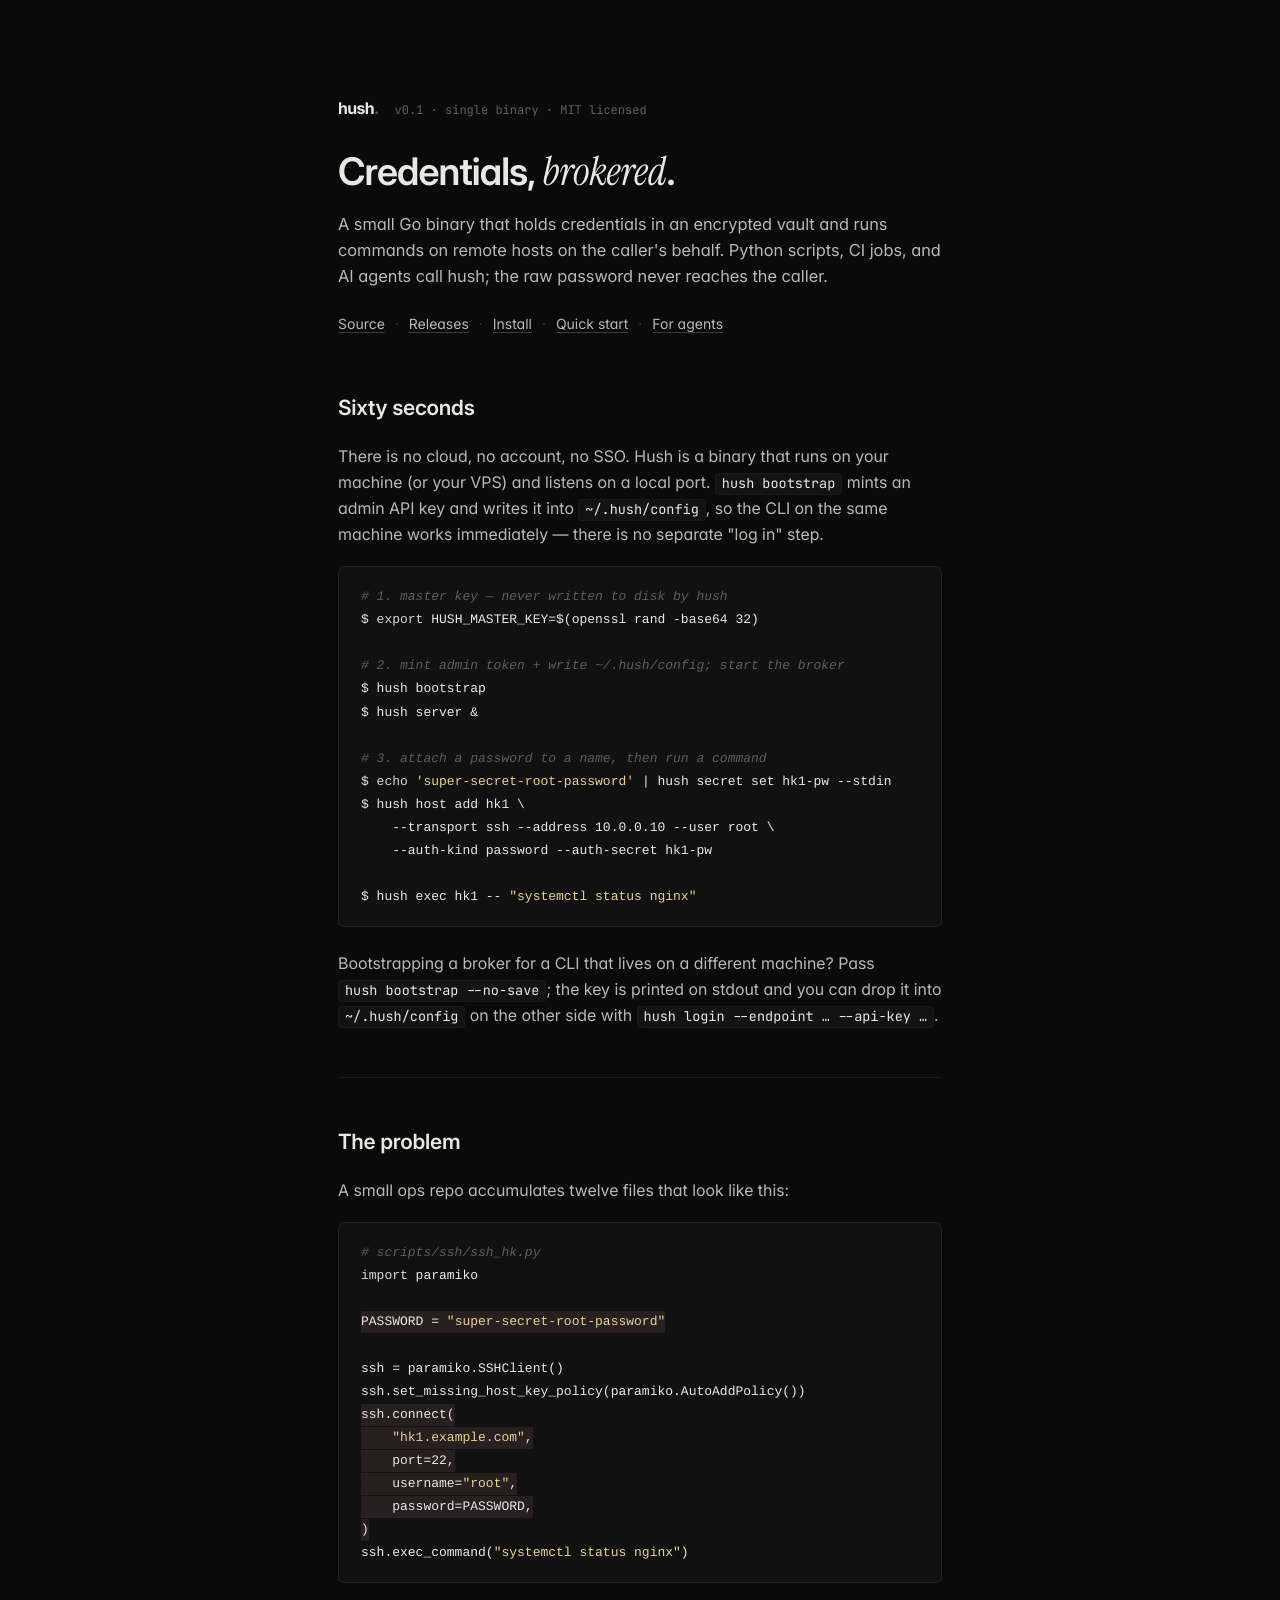
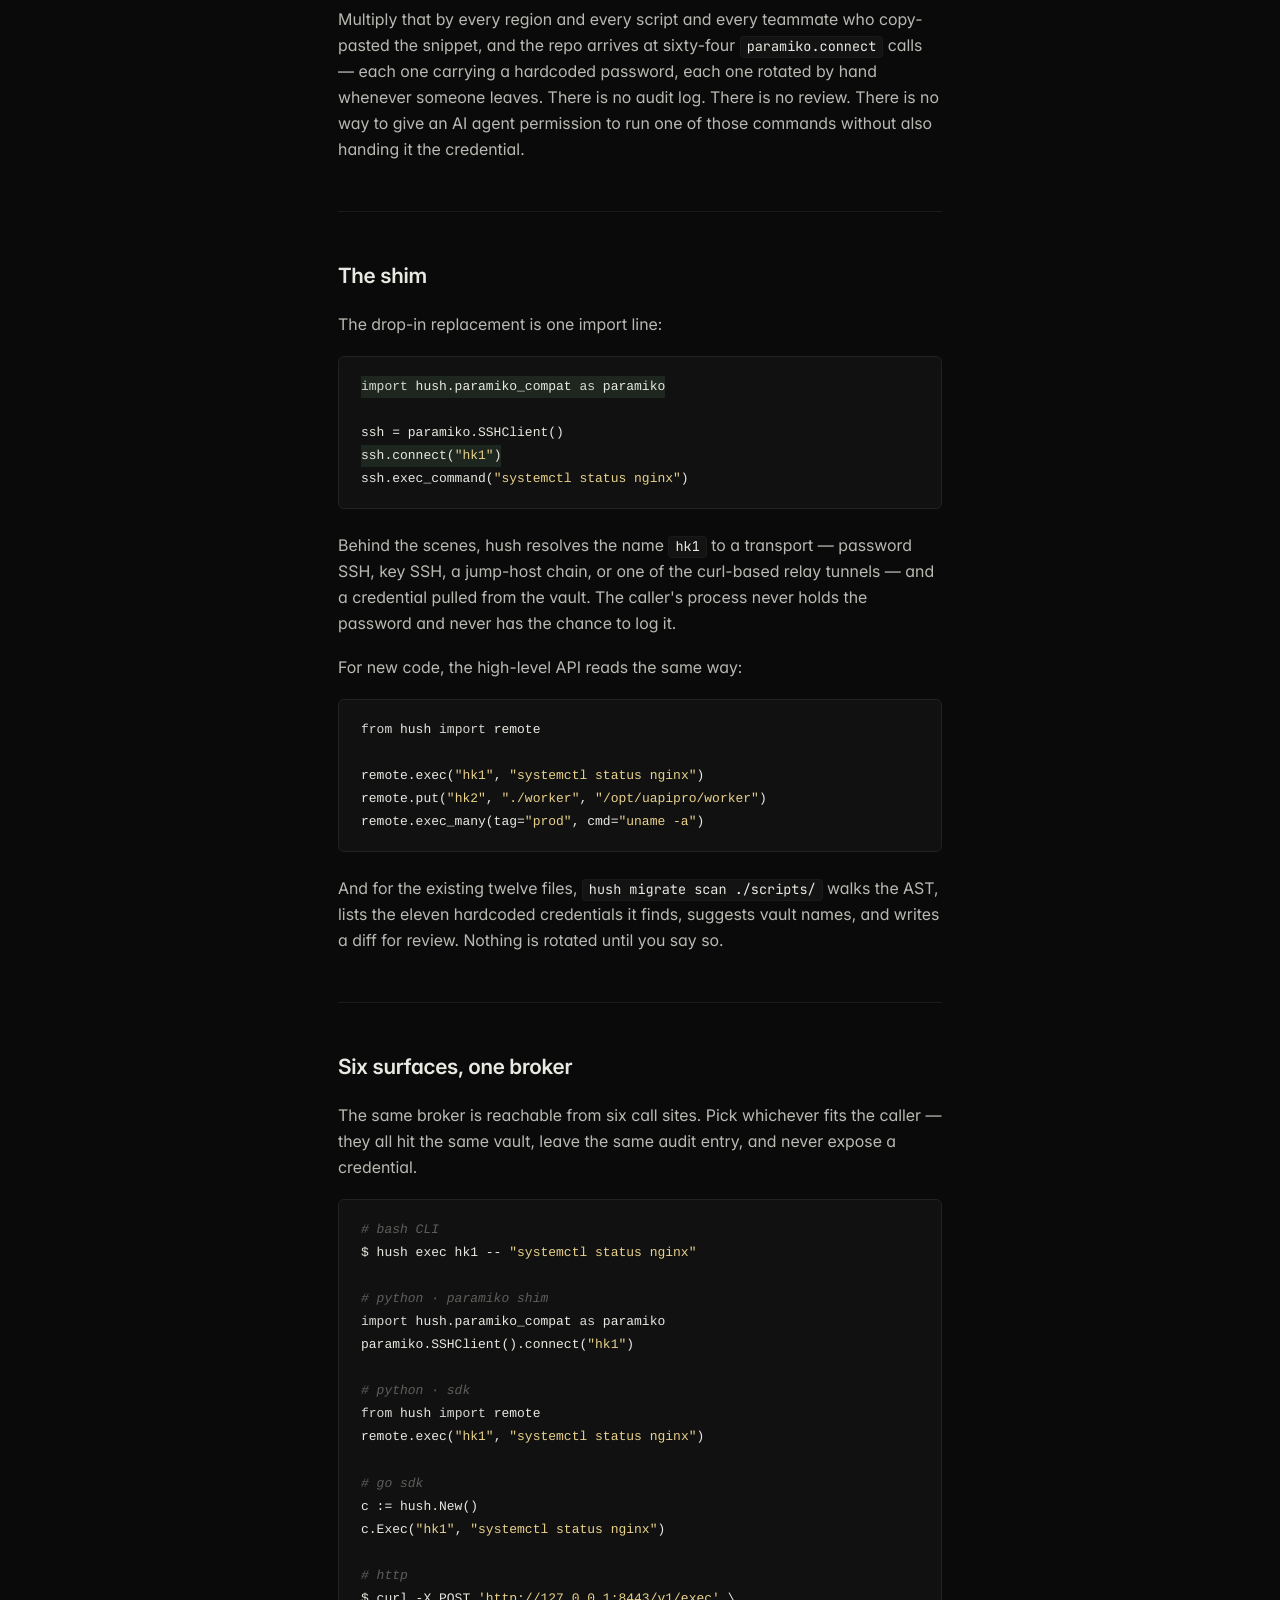
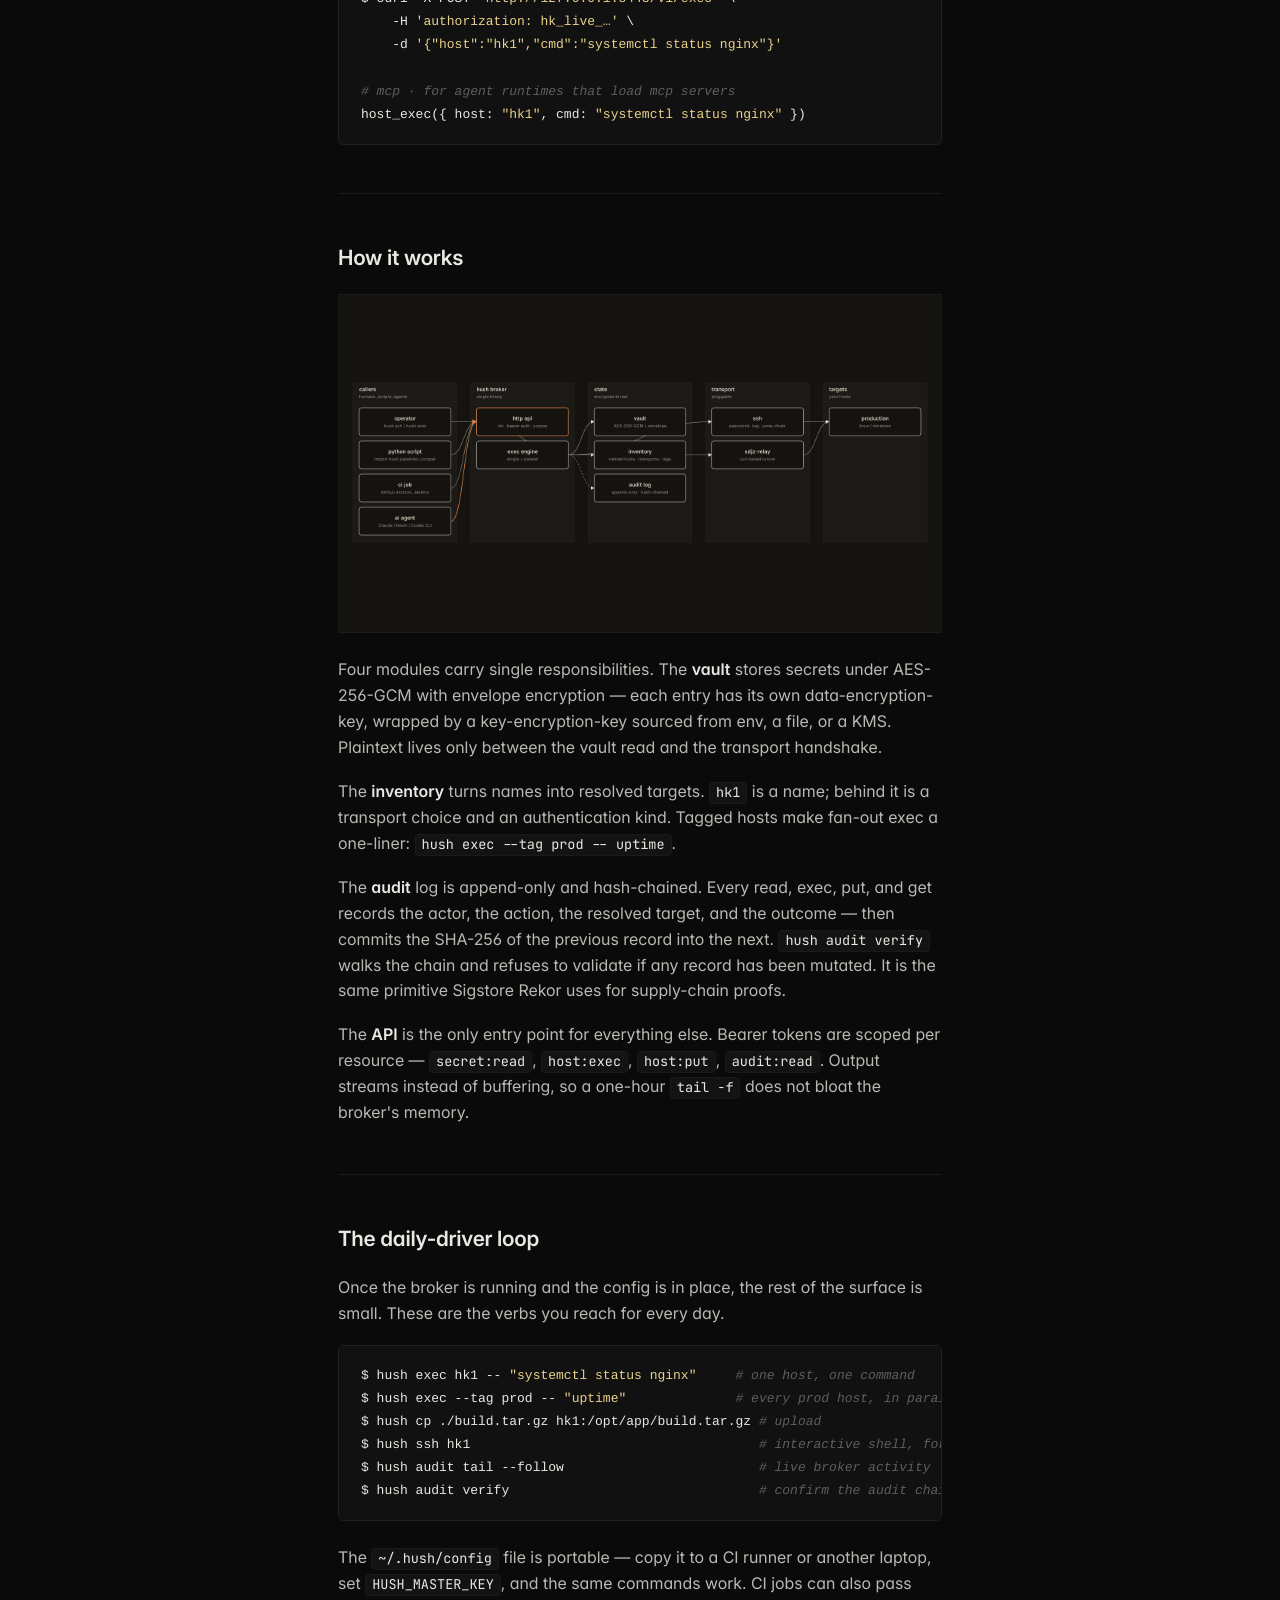
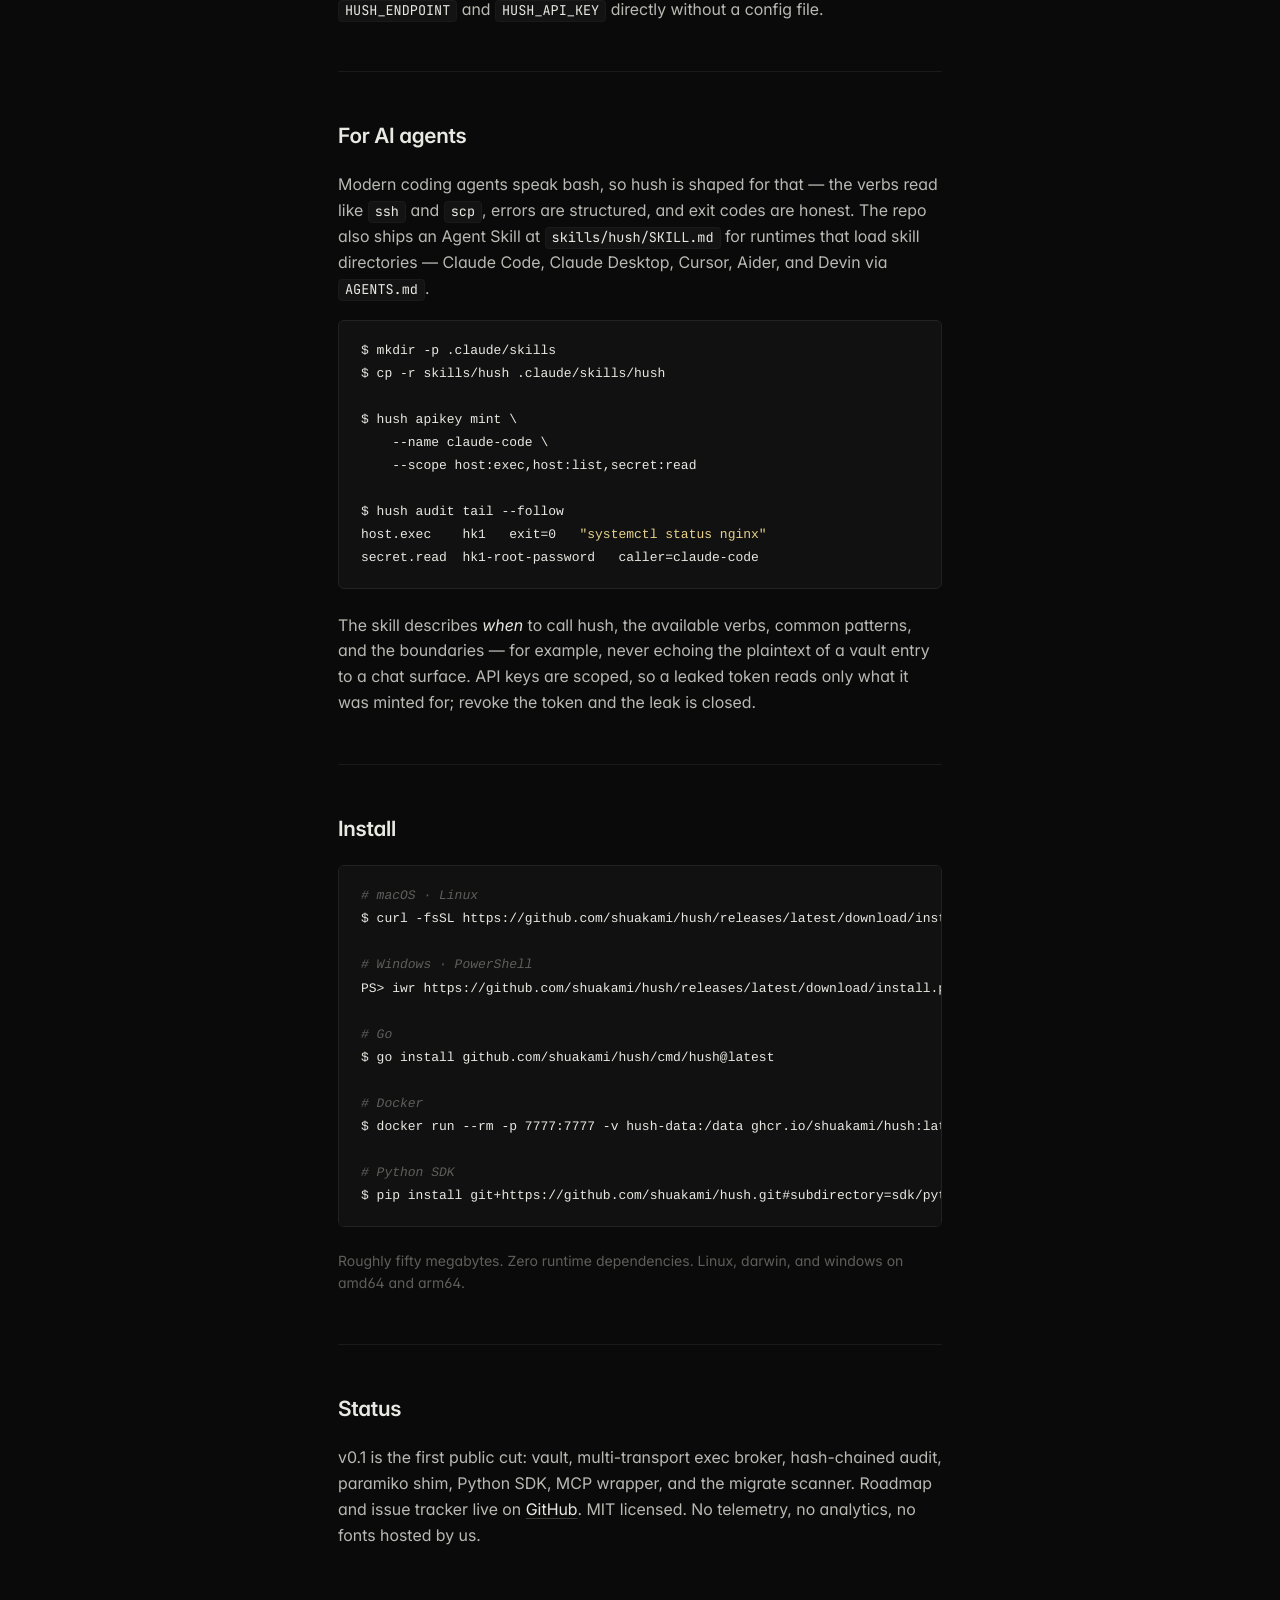
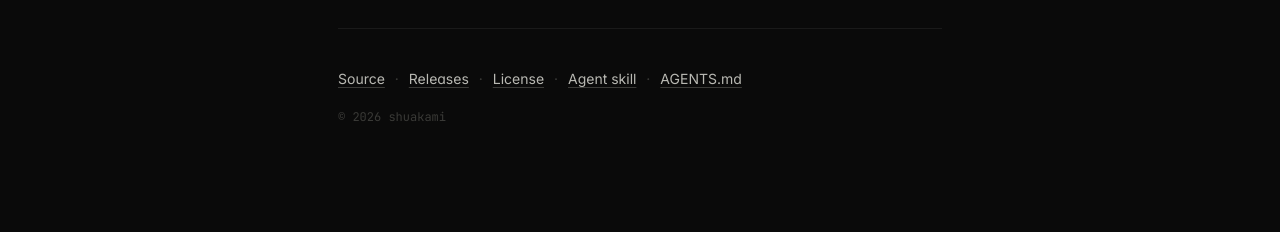
==== commit 28be34b1: "bootstrap: write ~/.hush/config automatically; document the no-cloud story There is no cloud, no acc" ====
--- a/site/index.html
+++ b/site/index.html
@@ -38,11 +38,35 @@
       <span class="sep">·</span>
       <a href="#install">Install</a>
       <span class="sep">·</span>
-      <a href="#start">Five-minute start</a>
+      <a href="#start">Quick start</a>
       <span class="sep">·</span>
       <a href="#agents">For agents</a>
     </p>
   </header>
+
+  <section id="start">
+    <h2>Sixty seconds</h2>
+    <p>
+      There is no cloud, no account, no SSO. Hush is a binary that runs on your machine (or your VPS) and listens on a local port. <code>hush bootstrap</code> mints an admin API key and writes it into <code>~/.hush/config</code>, so the CLI on the same machine works immediately — there is no separate "log in" step.
+    </p>
+<pre><code><span class="cmt"># 1. master key — never written to disk by hush</span>
+$ <span class="kw">export</span> HUSH_MASTER_KEY=$(openssl rand -base64 32)
+
+<span class="cmt"># 2. mint admin token + write ~/.hush/config; start the broker</span>
+$ hush bootstrap
+$ hush server &
+
+<span class="cmt"># 3. attach a password to a name, then run a command</span>
+$ <span class="kw">echo</span> <span class="s">'super-secret-root-password'</span> | hush secret set hk1-pw --stdin
+$ hush host add hk1 \
+    --transport ssh --address 10.0.0.10 --user root \
+    --auth-kind password --auth-secret hk1-pw
+
+$ hush exec hk1 -- <span class="s">"systemctl status nginx"</span></code></pre>
+    <p>
+      Bootstrapping a broker for a CLI that lives on a different machine? Pass <code>hush bootstrap --no-save</code>; the key is printed on stdout and you can drop it into <code>~/.hush/config</code> on the other side with <code>hush login --endpoint … --api-key …</code>.
+    </p>
+  </section>
 
   <section>
     <h2>The problem</h2>
@@ -142,35 +166,19 @@
     </p>
   </section>
 
-  <section id="start">
-    <h2>Five minutes from clone to first exec</h2>
-    <p>
-      Hush is a single binary plus a vault file plus a config. The flow below is the entire daily-driver loop.
-    </p>
-<pre><code><span class="cmt"># 1. pick a master key. it is never written to disk by hush.</span>
-$ <span class="kw">export</span> HUSH_MASTER_KEY=$(openssl rand -base64 32)
-
-<span class="cmt"># 2. start the broker. one process, one port.</span>
-$ hush bootstrap          <span class="cmt"># mints admin token (printed once)</span>
-$ hush server &           <span class="cmt"># listens on 127.0.0.1:8443</span>
-
-<span class="cmt"># 3. log the cli in. writes ~/.hush/config at mode 0600.</span>
-$ hush login --endpoint http://127.0.0.1:8443 --api-key hk_live_…
-
-<span class="cmt"># 4. push a credential into the vault and attach it to a name.</span>
-$ <span class="kw">echo</span> <span class="s">'super-secret-root-password'</span> | hush secret set hk1-root-password --stdin
-$ hush host add hk1 \
-    --transport ssh --address 10.0.0.10 --port 22 --user root \
-    --auth-kind password --auth-secret hk1-root-password --tag prod
-
-<span class="cmt"># 5. use it.</span>
-$ hush exec hk1 -- <span class="s">"systemctl status nginx"</span>
-$ hush exec --tag prod -- <span class="s">"uptime"</span>
-$ hush cp ./build.tar.gz hk1:/opt/app/build.tar.gz
-$ hush ssh hk1
-$ hush audit verify</code></pre>
-    <p>
-      The <code>~/.hush/config</code> file is portable — copy it to a CI runner or another laptop, set <code>HUSH_MASTER_KEY</code>, and the same commands work.
+  <section>
+    <h2>The daily-driver loop</h2>
+    <p>
+      Once the broker is running and the config is in place, the rest of the surface is small. These are the verbs you reach for every day.
+    </p>
+<pre><code>$ hush exec hk1 -- <span class="s">"systemctl status nginx"</span>     <span class="cmt"># one host, one command</span>
+$ hush exec --tag prod -- <span class="s">"uptime"</span>              <span class="cmt"># every prod host, in parallel</span>
+$ hush cp ./build.tar.gz hk1:/opt/app/build.tar.gz <span class="cmt"># upload</span>
+$ hush ssh hk1                                     <span class="cmt"># interactive shell, for humans</span>
+$ hush audit tail --follow                         <span class="cmt"># live broker activity</span>
+$ hush audit verify                                <span class="cmt"># confirm the audit chain is intact</span></code></pre>
+    <p>
+      The <code>~/.hush/config</code> file is portable — copy it to a CI runner or another laptop, set <code>HUSH_MASTER_KEY</code>, and the same commands work. CI jobs can also pass <code>HUSH_ENDPOINT</code> and <code>HUSH_API_KEY</code> directly without a config file.
     </p>
   </section>
 
--- a/site/style.css
+++ b/site/style.css
@@ -214,11 +214,6 @@
   height: auto;
   display: block;
   margin: 0 auto;
-  border: 1px solid var(--line-soft);
-  border-radius: 4px;
-  /* paperchart renders on a light canvas — flip lightness while preserving hue */
-  filter: invert(0.92) hue-rotate(180deg) saturate(0.5);
-  background: #0e0e0e;
 }
 
 /* ─── footer ─────────────────────────────────────────────────── */
